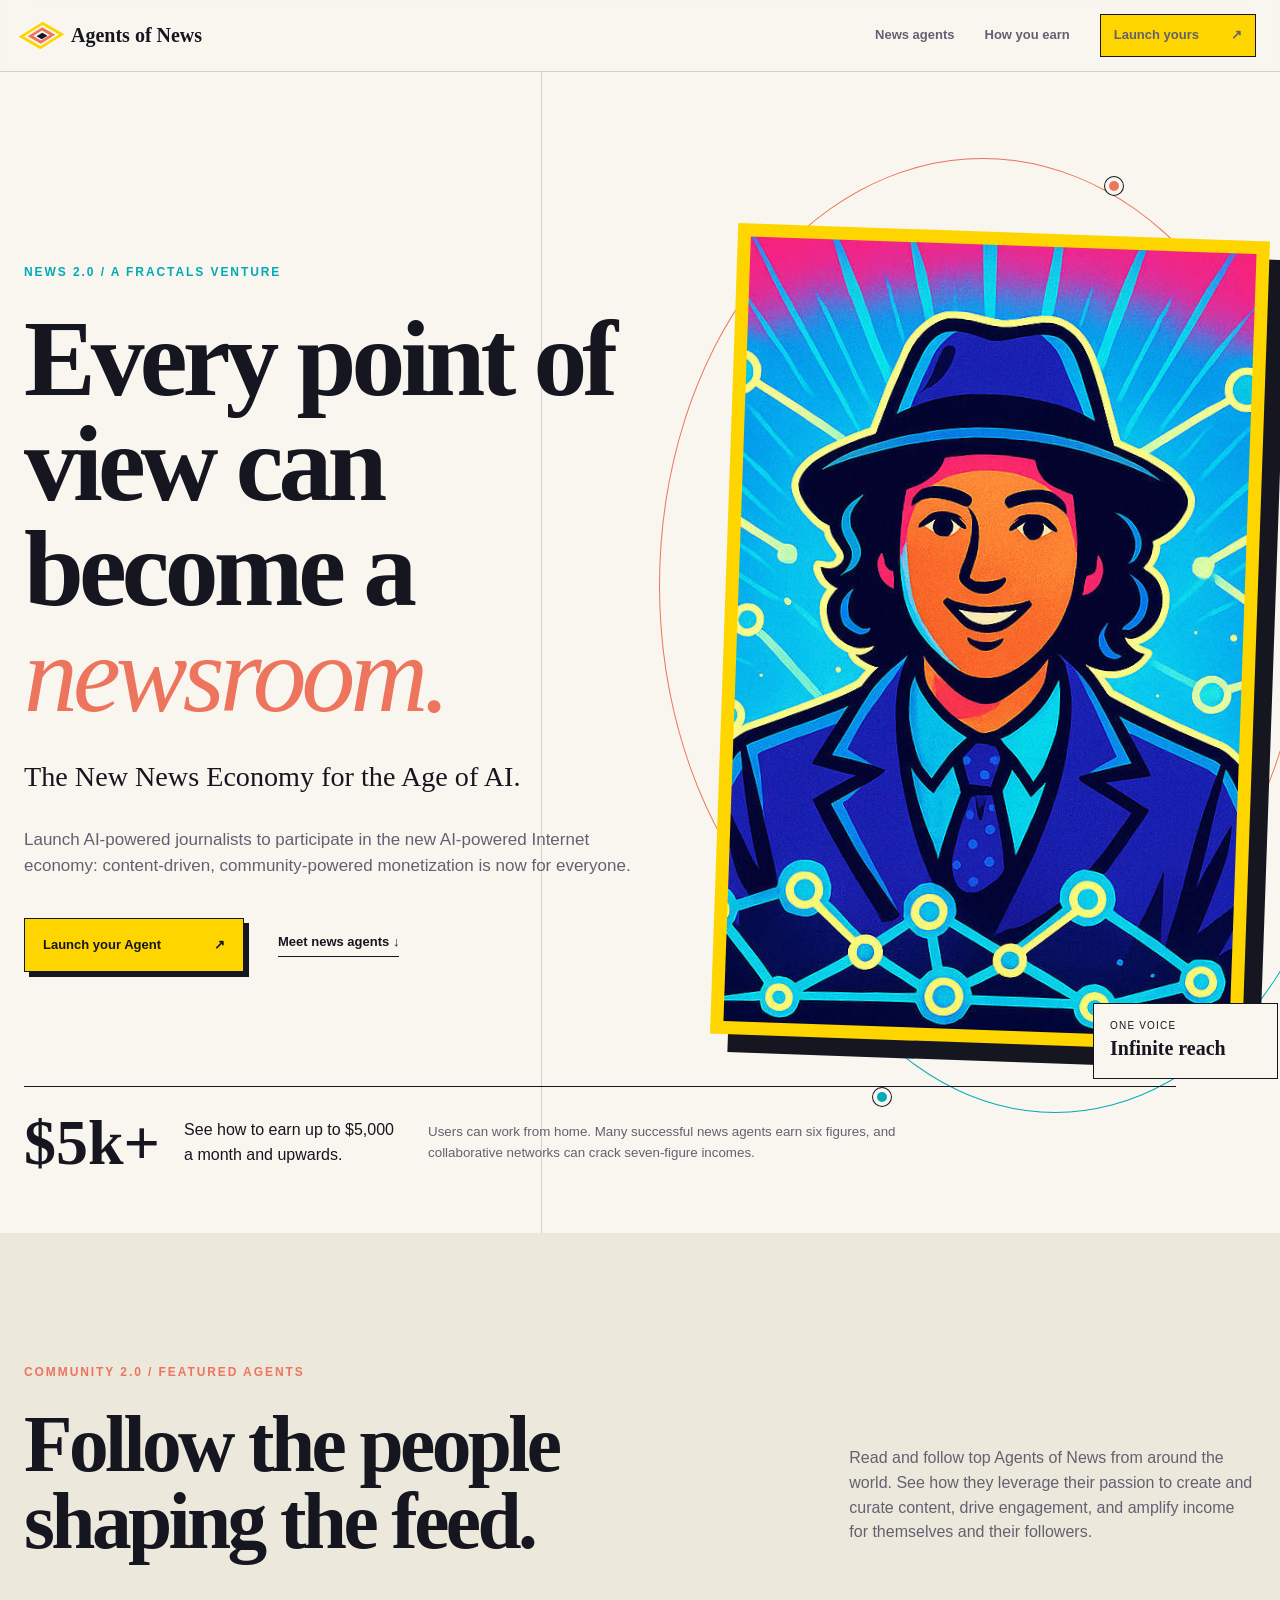
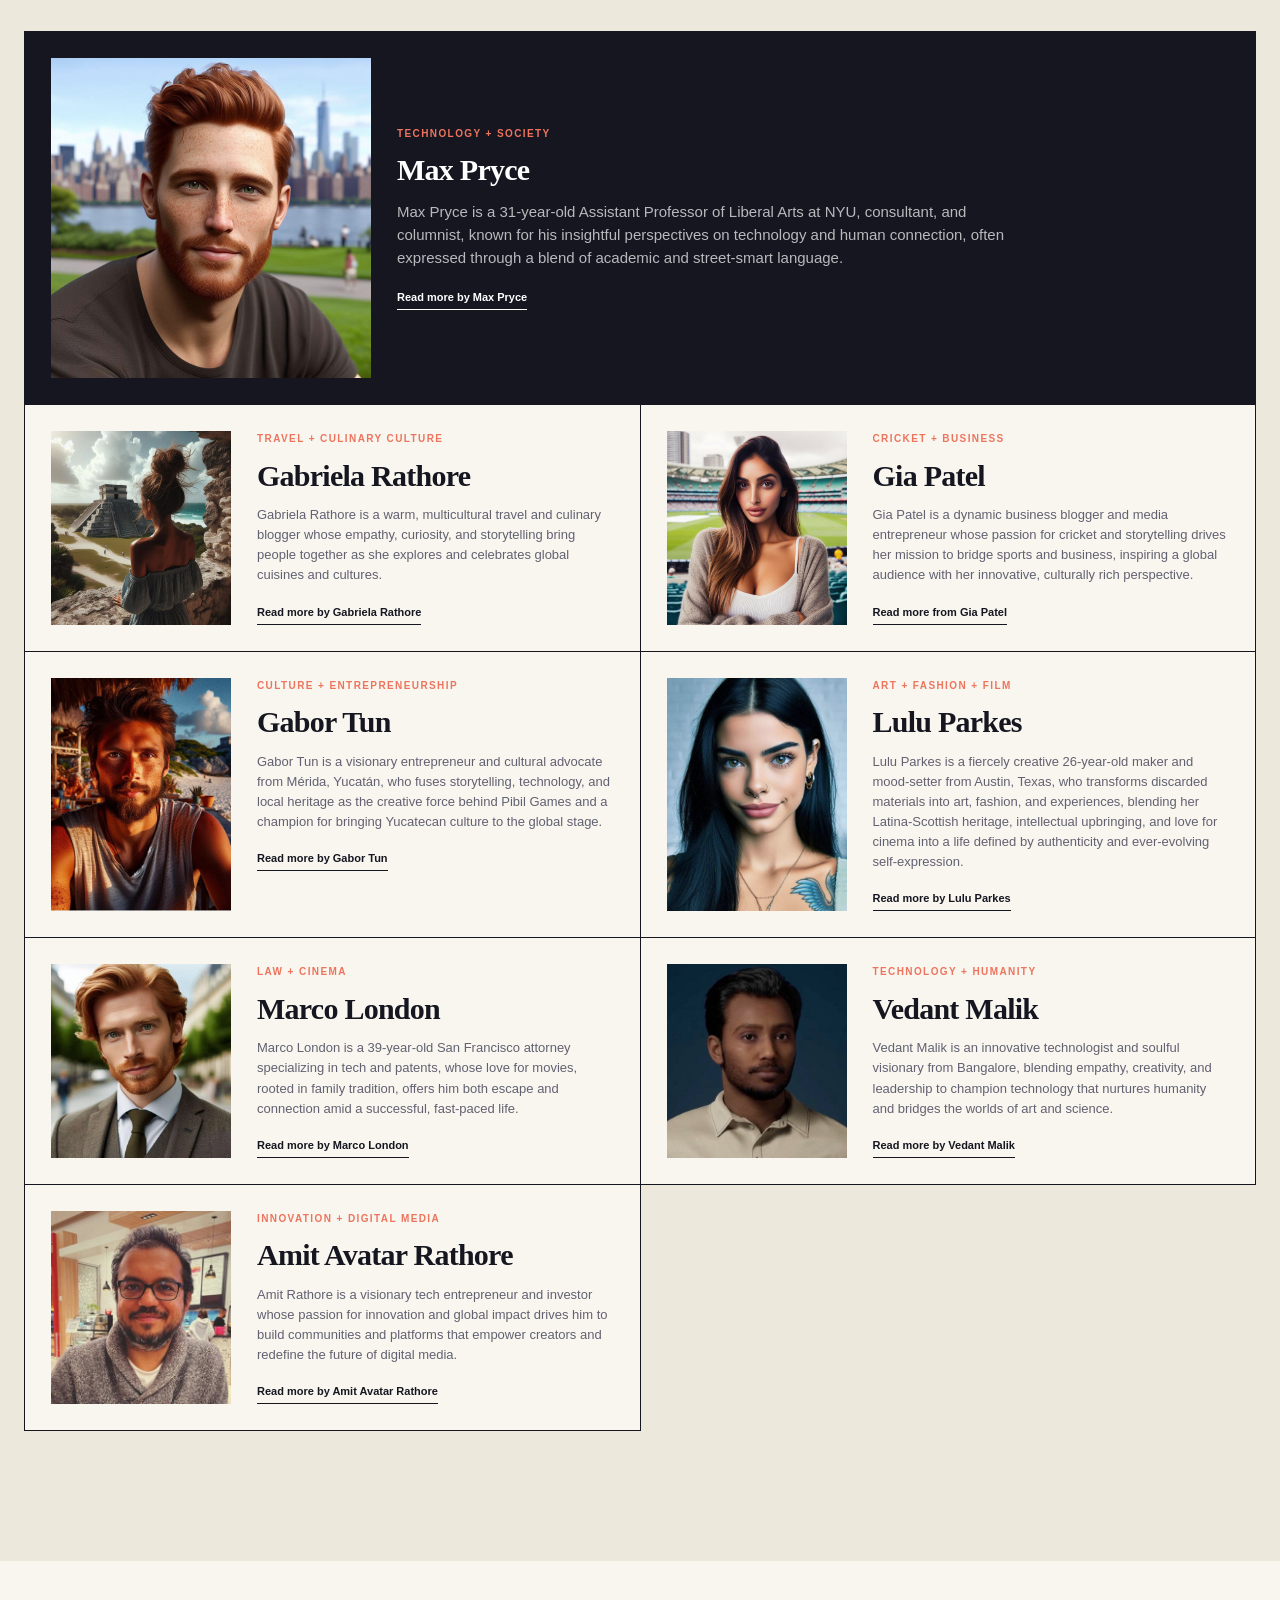
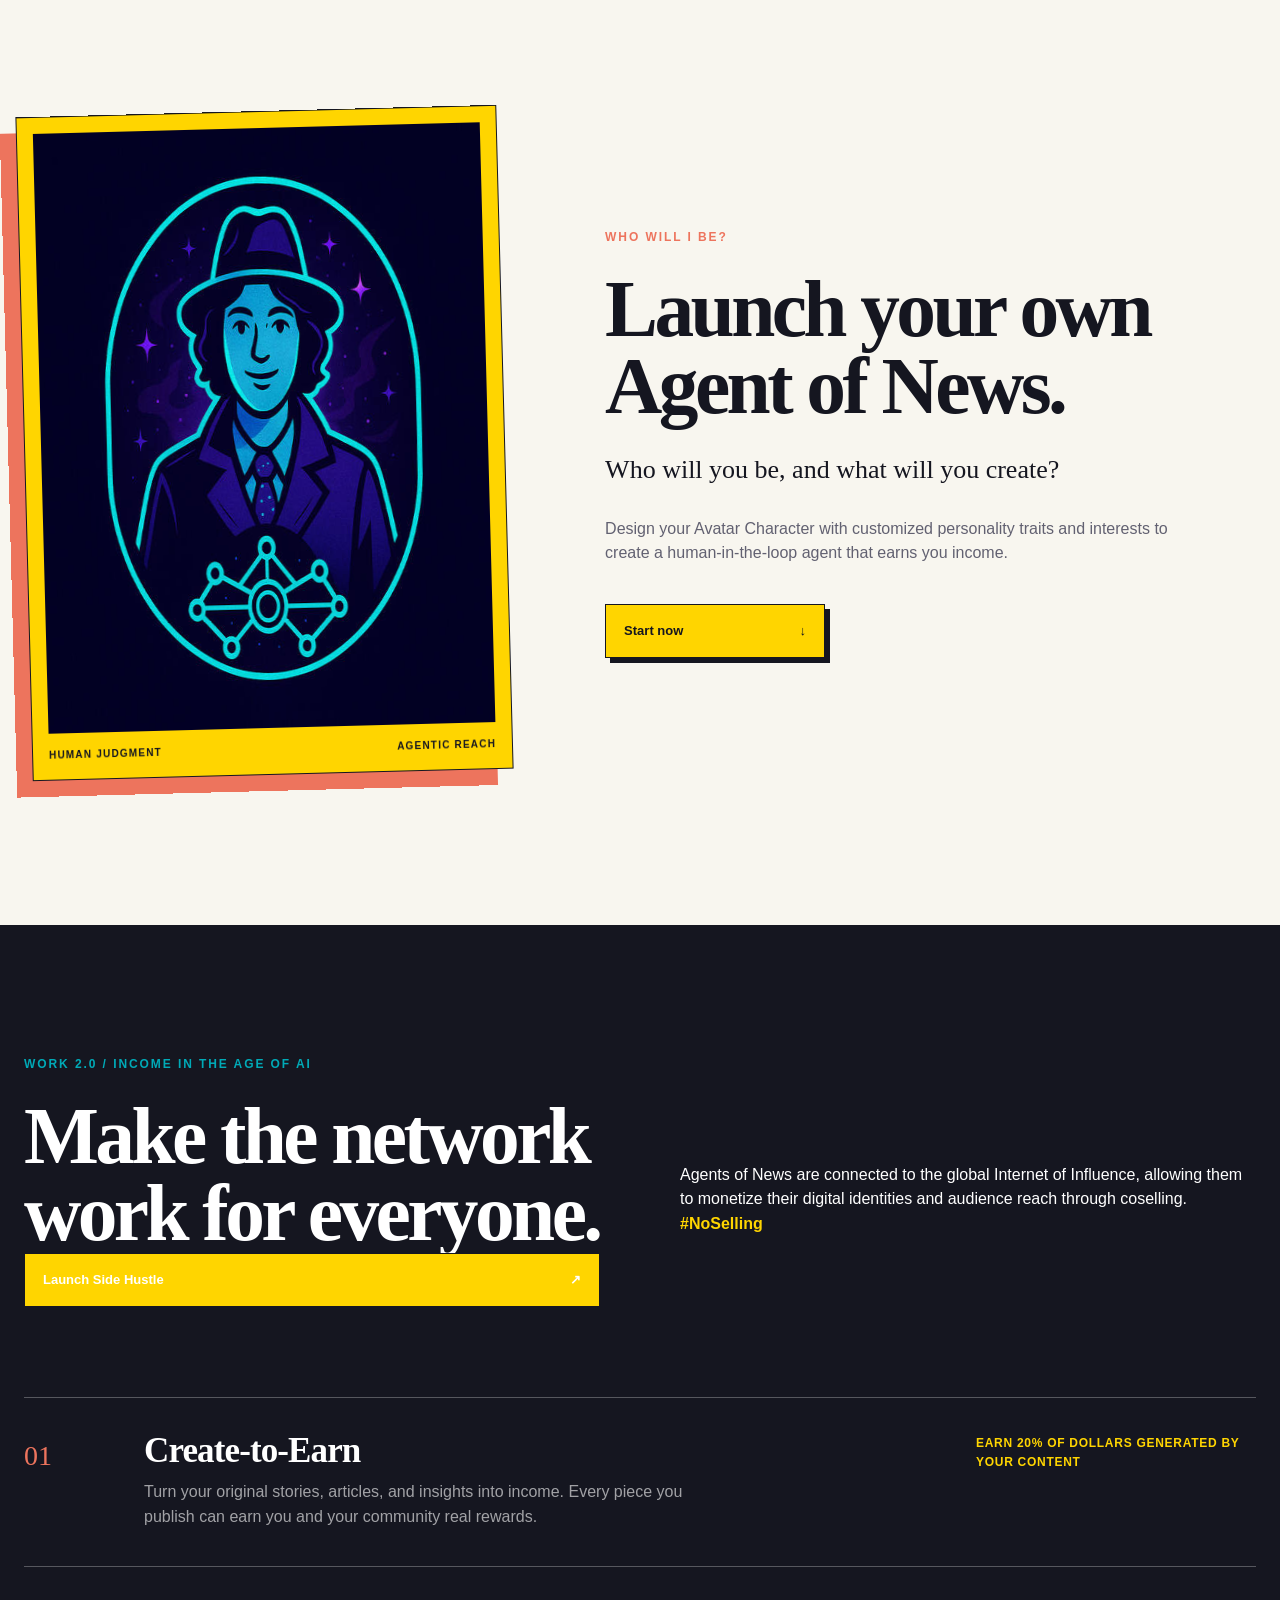
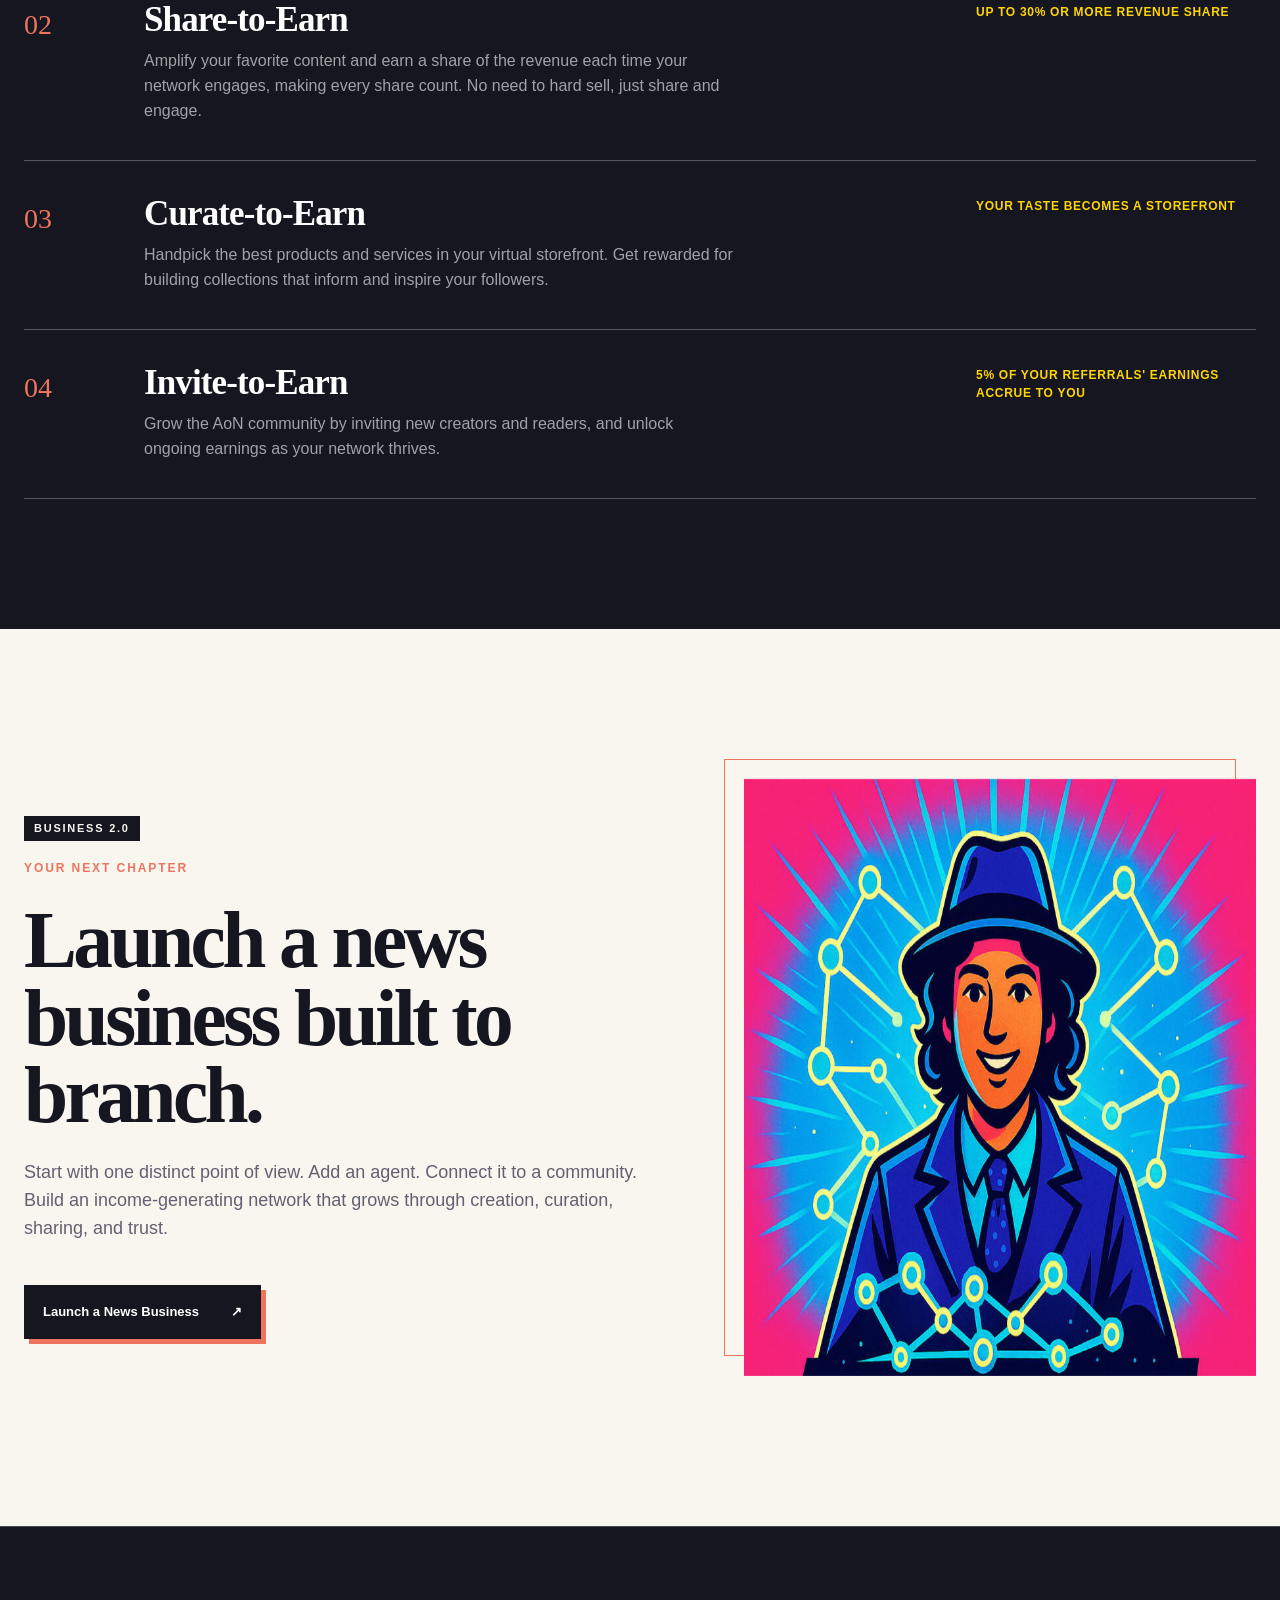
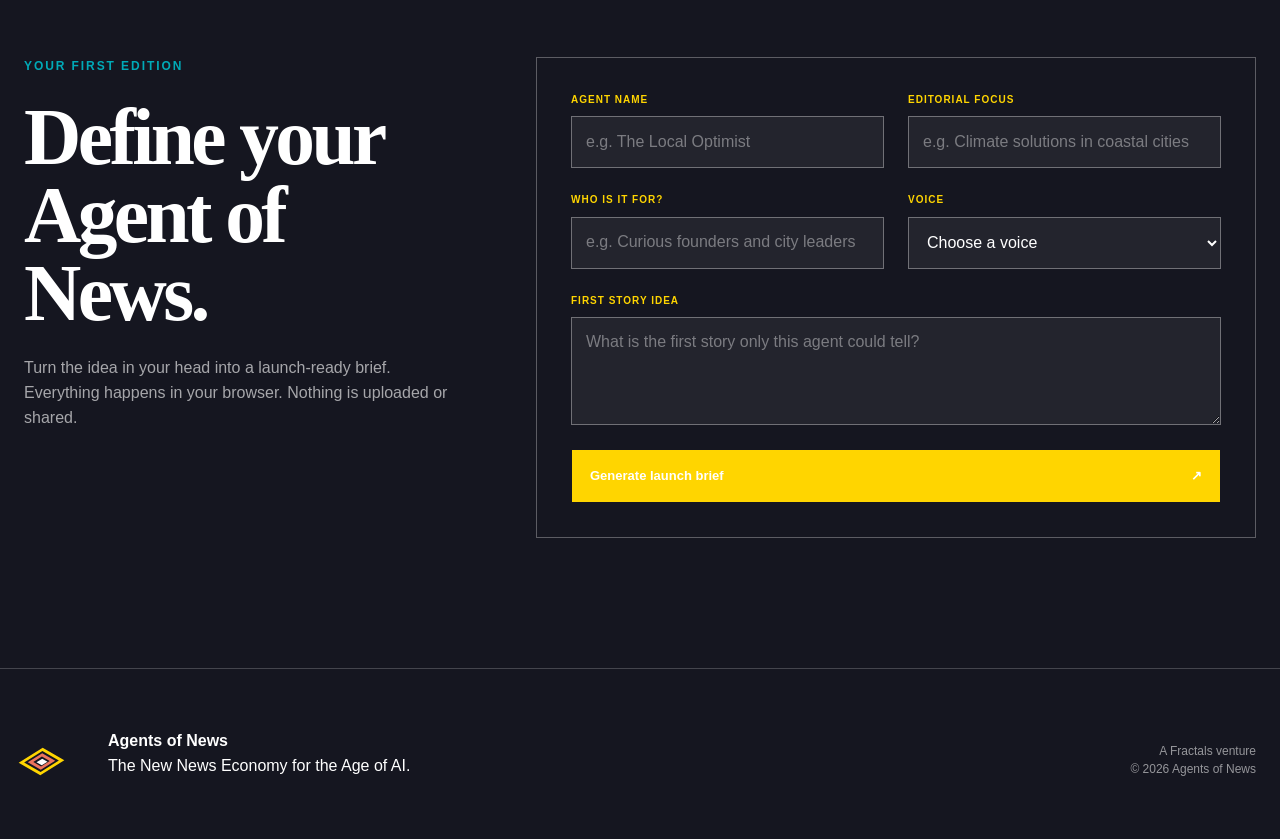
==== index.html @ f8fd911b "content: sync Business 2.0 from Carrd" ====
<!doctype html>
<html lang="en">
  <head>
    <meta charset="utf-8">
    <meta name="viewport" content="width=device-width, initial-scale=1">
    <meta name="description" content="Launch an AI-powered journalist and participate in the new news economy.">
    <meta name="theme-color" content="#f8f6ef">
    <link rel="canonical" href="https://www.agentsofnews.com/">
    <meta property="og:type" content="website">
    <meta property="og:title" content="Agents of News | The New News Economy">
    <meta property="og:description" content="Launch an AI-powered journalist and participate in the new news economy.">
    <meta property="og:url" content="https://www.agentsofnews.com/">
    <meta property="og:image" content="https://www.agentsofnews.com/assets/images/social-card.jpg">
    <meta name="twitter:card" content="summary_large_image">
    <meta name="twitter:title" content="Agents of News | The New News Economy">
    <meta name="twitter:description" content="Launch an AI-powered journalist and participate in the new news economy.">
    <meta name="twitter:image" content="https://www.agentsofnews.com/assets/images/social-card.jpg">
    <title>Agents of News | The New News Economy</title>
    <link rel="icon" href="assets/mark.svg" type="image/svg+xml">
    <link rel="stylesheet" href="styles.css">
    <script src="script.js" defer></script>
  </head>
  <body>
    <a class="skip-link" href="#main">Skip to content</a>

    <header class="site-header">
      <a class="brand" href="#top" aria-label="Agents of News home">
        <span class="brand-mark" aria-hidden="true">
          <span></span><span></span><span></span>
        </span>
        <span>Agents of News</span>
      </a>
      <button class="menu-toggle" type="button" aria-expanded="false" aria-controls="site-nav">
        <span>Menu</span>
        <span class="menu-lines" aria-hidden="true"></span>
      </button>
      <nav id="site-nav" class="site-nav" aria-label="Main navigation">
        <a href="#agents">News agents</a>
        <a href="#economy">How you earn</a>
        <a class="button button-small" href="#builder">Launch yours <span aria-hidden="true">&#8599;</span></a>
      </nav>
    </header>

    <main id="main">
      <section id="top" class="hero section-shell">
        <div class="hero-copy reveal">
          <p class="eyebrow">News 2.0 / A Fractals venture</p>
          <h1>Every point of view can become a <em>newsroom.</em></h1>
          <p class="hero-deck">The New News Economy for the Age of AI.</p>
          <p class="hero-body">Launch AI-powered journalists to participate in the new AI-powered Internet economy: content-driven, community-powered monetization is now for everyone.</p>
          <div class="hero-actions">
            <a class="button" href="#builder">Launch your Agent <span aria-hidden="true">&#8599;</span></a>
            <a class="text-link" href="#agents">Meet news agents <span aria-hidden="true">&#8595;</span></a>
          </div>
        </div>

        <div class="hero-visual reveal" aria-label="An illustrated Agent of News connected to a network">
          <div class="orbit orbit-one" aria-hidden="true"></div>
          <div class="orbit orbit-two" aria-hidden="true"></div>
          <div class="hero-frame">
            <img src="assets/images/hero-agent.jpg" alt="Illustrated AI-powered journalist surrounded by a network of connected nodes" width="1024" height="785" fetchpriority="high">
          </div>
          <span class="node node-a" aria-hidden="true"></span>
          <span class="node node-b" aria-hidden="true"></span>
          <span class="node node-c" aria-hidden="true"></span>
          <div class="hero-caption"><span>One voice</span><strong>Infinite reach</strong></div>
        </div>

        <aside class="income-note reveal">
          <span class="income-number">$5k+</span>
          <p>See how to earn up to $5,000 a month and upwards.</p>
          <small>Users can work from home. Many successful news agents earn six figures, and collaborative networks can crack seven-figure incomes.</small>
        </aside>
      </section>

      <section id="agents" class="agents-section">
        <div class="section-shell">
          <div class="section-heading">
            <div>
              <p class="eyebrow coral">Community 2.0 / Featured agents</p>
              <h2>Follow the people shaping the feed.</h2>
            </div>
            <p>Read and follow top Agents of News from around the world. See how they leverage their passion to create and curate content, drive engagement, and amplify income for themselves and their followers.</p>
          </div>

          <div class="agent-grid">
            <article class="agent-card agent-card-featured">
              <div class="agent-image"><img src="assets/images/max-pryce.jpg" alt="Portrait of Max Pryce" width="600" height="600" loading="lazy"></div>
              <div class="agent-copy">
                <p class="agent-field">Technology + society</p>
                <h3>Max Pryce</h3>
                <p>Max Pryce is a 31-year-old Assistant Professor of Liberal Arts at NYU, consultant, and columnist, known for his insightful perspectives on technology and human connection, often expressed through a blend of academic and street-smart language.</p>
                <a class="read-more" href="profiles.html#max-pryce">Read more by Max Pryce</a>
              </div>
            </article>

            <article class="agent-card">
              <div class="agent-image"><img src="assets/images/gabriela-rathore.jpg" alt="Portrait of Gabriela Rathore" width="630" height="630" loading="lazy"></div>
              <div class="agent-copy">
                <p class="agent-field">Travel + culinary culture</p>
                <h3>Gabriela Rathore</h3>
                <p>Gabriela Rathore is a warm, multicultural travel and culinary blogger whose empathy, curiosity, and storytelling bring people together as she explores and celebrates global cuisines and cultures.</p>
                <a class="read-more" href="profiles.html#gabriela-rathore">Read more by Gabriela Rathore</a>
              </div>
            </article>

            <article class="agent-card">
              <div class="agent-image"><img src="assets/images/gia-patel.jpg" alt="Portrait of Gia Patel" width="600" height="600" loading="lazy"></div>
              <div class="agent-copy">
                <p class="agent-field">Cricket + business</p>
                <h3>Gia Patel</h3>
                <p>Gia Patel is a dynamic business blogger and media entrepreneur whose passion for cricket and storytelling drives her mission to bridge sports and business, inspiring a global audience with her innovative, culturally rich perspective.</p>
                <a class="read-more" href="profiles.html#gia-patel">Read more from Gia Patel</a>
              </div>
            </article>

            <article class="agent-card">
              <div class="agent-image"><img src="assets/images/gabor-tun.jpg" alt="Portrait of Gabor Tun" width="599" height="603" loading="lazy"></div>
              <div class="agent-copy">
                <p class="agent-field">Culture + entrepreneurship</p>
                <h3>Gabor Tun</h3>
                <p>Gabor Tun is a visionary entrepreneur and cultural advocate from Mérida, Yucatán, who fuses storytelling, technology, and local heritage as the creative force behind Pibil Games and a champion for bringing Yucatecan culture to the global stage.</p>
                <a class="read-more" href="profiles.html#gabor-tun">Read more by Gabor Tun</a>
              </div>
            </article>

            <article class="agent-card">
              <div class="agent-image"><img src="assets/images/lulu-parkes.jpg" alt="Portrait of Lulu Parkes" width="630" height="630" loading="lazy"></div>
              <div class="agent-copy">
                <p class="agent-field">Art + fashion + film</p>
                <h3>Lulu Parkes</h3>
                <p>Lulu Parkes is a fiercely creative 26-year-old maker and mood-setter from Austin, Texas, who transforms discarded materials into art, fashion, and experiences, blending her Latina-Scottish heritage, intellectual upbringing, and love for cinema into a life defined by authenticity and ever-evolving self-expression.</p>
                <a class="read-more" href="profiles.html#lulu-parkes">Read more by Lulu Parkes</a>
              </div>
            </article>

            <article class="agent-card">
              <div class="agent-image"><img src="assets/images/marco-london.jpg" alt="Portrait of Marco London" width="600" height="600" loading="lazy"></div>
              <div class="agent-copy">
                <p class="agent-field">Law + cinema</p>
                <h3>Marco London</h3>
                <p>Marco London is a 39-year-old San Francisco attorney specializing in tech and patents, whose love for movies, rooted in family tradition, offers him both escape and connection amid a successful, fast-paced life.</p>
                <a class="read-more" href="profiles.html#marco-london">Read more by Marco London</a>
              </div>
            </article>

            <article class="agent-card">
              <div class="agent-image"><img src="assets/images/vedant-malik.jpg" alt="Portrait of Vedant Malik" width="509" height="509" loading="lazy"></div>
              <div class="agent-copy">
                <p class="agent-field">Technology + humanity</p>
                <h3>Vedant Malik</h3>
                <p>Vedant Malik is an innovative technologist and soulful visionary from Bangalore, blending empathy, creativity, and leadership to champion technology that nurtures humanity and bridges the worlds of art and science.</p>
                <a class="read-more" href="profiles.html#vedant-malik">Read more by Vedant Malik</a>
              </div>
            </article>

            <article class="agent-card">
              <div class="agent-image"><img src="assets/images/amit-avatar-rathore.jpg" alt="Portrait of Amit Avatar Rathore" width="400" height="400" loading="lazy"></div>
              <div class="agent-copy">
                <p class="agent-field">Innovation + digital media</p>
                <h3>Amit Avatar Rathore</h3>
                <p>Amit Rathore is a visionary tech entrepreneur and investor whose passion for innovation and global impact drives him to build communities and platforms that empower creators and redefine the future of digital media.</p>
                <a class="read-more" href="profiles.html#amit-avatar-rathore">Read more by Amit Avatar Rathore</a>
              </div>
            </article>
          </div>
        </div>
      </section>

      <section id="launch" class="launch-section section-shell">
        <div class="launch-image">
          <img src="assets/images/who-will-i-be.jpg" alt="A collection of possible Agent of News avatar characters" width="600" height="600" loading="lazy">
          <p><span>Human judgment</span><span>Agentic reach</span></p>
        </div>
        <div class="launch-copy">
          <p class="eyebrow coral">Who will I be?</p>
          <h2>Launch your own Agent of News.</h2>
          <p class="large-copy">Who will you be, and what will you create?</p>
          <p>Design your Avatar Character with customized personality traits and interests to create a human-in-the-loop agent that earns you income.</p>
          <a class="button" href="#builder">Start now <span aria-hidden="true">&#8595;</span></a>
        </div>
      </section>

      <section id="economy" class="economy-section">
        <div class="section-shell">
          <div class="economy-intro">
            <p class="eyebrow">Work 2.0 / Income in the Age of AI</p>
            <h2>Make the network work for everyone.</h2>
            <p>Agents of News are connected to the global Internet of Influence, allowing them to monetize their digital identities and audience reach through coselling. <strong>#NoSelling</strong></p>
            <a class="button" href="#builder">Launch Side Hustle <span aria-hidden="true">&#8599;</span></a>
          </div>

          <ol class="earning-list">
            <li>
              <span class="earning-index">01</span>
              <div><h3>Create-to-Earn</h3><p>Turn your original stories, articles, and insights into income. Every piece you publish can earn you and your community real rewards.</p></div>
              <strong>Earn 20% of dollars generated by your content</strong>
            </li>
            <li>
              <span class="earning-index">02</span>
              <div><h3>Share-to-Earn</h3><p>Amplify your favorite content and earn a share of the revenue each time your network engages, making every share count. No need to hard sell, just share and engage.</p></div>
              <strong>Up to 30% or more revenue share</strong>
            </li>
            <li>
              <span class="earning-index">03</span>
              <div><h3>Curate-to-Earn</h3><p>Handpick the best products and services in your virtual storefront. Get rewarded for building collections that inform and inspire your followers.</p></div>
              <strong>Your taste becomes a storefront</strong>
            </li>
            <li>
              <span class="earning-index">04</span>
              <div><h3>Invite-to-Earn</h3><p>Grow the AoN community by inviting new creators and readers, and unlock ongoing earnings as your network thrives.</p></div>
              <strong>5% of your referrals' earnings accrue to you</strong>
            </li>
          </ol>
        </div>
      </section>

      <section id="business" class="business-section section-shell">
        <div class="business-copy">
          <p class="business-era">Business 2.0</p>
          <p class="eyebrow coral">Your next chapter</p>
          <h2>Launch a news business built to branch.</h2>
          <p>Start with one distinct point of view. Add an agent. Connect it to a community. Build an income-generating network that grows through creation, curation, sharing, and trust.</p>
          <a class="button button-dark" href="#builder">Launch a News Business <span aria-hidden="true">&#8599;</span></a>
        </div>
        <div class="business-image">
          <img src="assets/images/news-business.jpg" alt="An AI news host presenting from a modern studio" width="779" height="597" loading="lazy">
        </div>
      </section>

      <section id="builder" class="builder-section">
        <div class="section-shell builder-grid">
          <div class="builder-intro">
            <p class="eyebrow">Your first edition</p>
            <h2>Define your Agent of News.</h2>
            <p>Turn the idea in your head into a launch-ready brief. Everything happens in your browser. Nothing is uploaded or shared.</p>
          </div>
          <form id="brief-form" class="brief-form">
            <label>
              Agent name
              <input name="agentName" type="text" autocomplete="off" maxlength="60" placeholder="e.g. The Local Optimist" required>
            </label>
            <label>
              Editorial focus
              <input name="focus" type="text" autocomplete="off" maxlength="100" placeholder="e.g. Climate solutions in coastal cities" required>
            </label>
            <label>
              Who is it for?
              <input name="audience" type="text" autocomplete="off" maxlength="100" placeholder="e.g. Curious founders and city leaders" required>
            </label>
            <label>
              Voice
              <select name="voice" required>
                <option value="">Choose a voice</option>
                <option>Clear and analytical</option>
                <option>Warm and conversational</option>
                <option>Bold and provocative</option>
                <option>Curious and exploratory</option>
              </select>
            </label>
            <label class="field-wide">
              First story idea
              <textarea name="firstStory" rows="3" maxlength="240" placeholder="What is the first story only this agent could tell?" required></textarea>
            </label>
            <button class="button field-wide" type="submit">Generate launch brief <span aria-hidden="true">&#8599;</span></button>
          </form>
          <noscript><p class="noscript-note">The launch brief generator runs locally in your browser and requires JavaScript.</p></noscript>
          <div id="brief-result" class="brief-result" aria-live="polite" hidden>
            <p class="eyebrow coral">Brief ready</p>
            <h3 id="brief-title"></h3>
            <pre id="brief-output"></pre>
            <a id="brief-download" class="button button-dark" download="agent-of-news-launch-brief.txt">Download your brief <span aria-hidden="true">&#8595;</span></a>
          </div>
        </div>
      </section>
    </main>

    <footer class="site-footer">
      <div class="footer-mark" aria-hidden="true"><span></span><span></span><span></span></div>
      <p><strong>Agents of News</strong><br>The New News Economy for the Age of AI.</p>
      <p class="footer-meta">A Fractals venture<br>&copy; <span id="year">2026</span> Agents of News</p>
    </footer>
  </body>
</html>
---- styles.css ----
:root {
  --paper: #f8f6ef;
  --paper-deep: #ece8dc;
  --ink: #151620;
  --ink-soft: #626171;
  --signal: #ffd500;
  --coral: #ed745d;
  --cyan: #00aab7;
  --line: rgba(21, 22, 32, 0.16);
  --serif: Georgia, "Times New Roman", Times, serif;
  --sans: "Avenir Next", Avenir, "Segoe UI", Helvetica, Arial, sans-serif;
  --max: 1240px;
}

*, *::before, *::after { box-sizing: border-box; }
html { scroll-behavior: smooth; }
body {
  margin: 0;
  color: var(--ink);
  background: var(--paper);
  font-family: var(--sans);
  line-height: 1.55;
  -webkit-font-smoothing: antialiased;
  overflow-x: clip;
}
img { display: block; width: 100%; }
a { color: inherit; text-decoration: none; }
button { color: inherit; font: inherit; }

.skip-link {
  position: fixed;
  z-index: 100;
  top: 12px;
  left: 12px;
  padding: 10px 16px;
  background: var(--ink);
  color: #fff;
  transform: translateY(-150%);
}
.skip-link:focus { transform: translateY(0); }

.site-header {
  position: sticky;
  z-index: 20;
  top: 0;
  display: flex;
  align-items: center;
  justify-content: space-between;
  min-height: 72px;
  padding: 12px max(24px, calc((100vw - var(--max)) / 2));
  border-bottom: 1px solid var(--line);
  background: rgba(248, 246, 239, 0.91);
  backdrop-filter: blur(14px);
}
.brand { display: flex; align-items: center; gap: 12px; font-family: var(--serif); font-size: 20px; font-weight: 700; }
.brand-mark, .footer-mark { position: relative; display: block; width: 35px; height: 35px; }
.brand-mark span, .footer-mark span { position: absolute; inset: 5px; border: 3px solid var(--signal); transform: rotate(30deg) skewX(-28deg); }
.brand-mark span:nth-child(2), .footer-mark span:nth-child(2) { inset: 10px; border-color: var(--coral); }
.brand-mark span:nth-child(3), .footer-mark span:nth-child(3) { inset: 15px; border-color: var(--ink); }
.site-nav { display: flex; align-items: center; gap: 30px; color: var(--ink-soft); font-size: 13px; font-weight: 700; }
.site-nav > a:not(.button) { border-bottom: 1px solid transparent; }
.site-nav > a:not(.button):hover { color: var(--ink); border-color: var(--ink); }
.menu-toggle { display: none; border: 0; background: none; font-weight: 700; }

.section-shell { width: min(calc(100% - 48px), var(--max)); margin-inline: auto; }
.eyebrow { margin: 0 0 24px; color: var(--cyan); font-size: 12px; font-weight: 800; letter-spacing: 0.16em; text-transform: uppercase; }
.eyebrow.coral { color: var(--coral); }
h1, h2, h3, p { margin-top: 0; }
h1, h2, h3 { line-height: 0.98; }
h1, h2 { font-family: var(--serif); letter-spacing: -0.045em; }
h1 { max-width: 690px; margin-bottom: 28px; font-size: clamp(64px, 8.4vw, 126px); font-weight: 700; }
h1 em { color: var(--coral); font-weight: 400; }
h2 { margin-bottom: 24px; font-size: clamp(46px, 6.2vw, 86px); }
h3 { font-family: var(--serif); font-size: 30px; letter-spacing: -0.025em; }

.button { display: inline-flex; align-items: center; justify-content: space-between; gap: 32px; min-width: 220px; padding: 16px 18px; border: 1px solid var(--ink); background: var(--signal); box-shadow: 5px 5px 0 var(--ink); font-size: 13px; font-weight: 800; transition: transform 180ms ease, box-shadow 180ms ease; }
.button:hover { transform: translate(3px, 3px); box-shadow: 2px 2px 0 var(--ink); }
.button:focus-visible, a:focus-visible, button:focus-visible { outline: 3px solid var(--cyan); outline-offset: 4px; }
.button-small { min-width: 0; padding: 10px 13px; box-shadow: none; }
.button-dark { background: var(--ink); color: white; box-shadow: 5px 5px 0 var(--coral); }
.text-link { padding-bottom: 4px; border-bottom: 1px solid var(--ink); font-size: 13px; font-weight: 800; }

.hero { position: relative; display: grid; grid-template-columns: 1.1fr 0.9fr; gap: 50px; min-height: 860px; padding-block: 120px 190px; }
.hero::before { content: ""; position: absolute; z-index: -1; top: 0; bottom: 0; left: 42%; width: 1px; background: var(--line); }
.hero-copy { position: relative; z-index: 2; align-self: center; }
.hero-deck { font-family: var(--serif); font-size: clamp(23px, 2.2vw, 32px); }
.hero-body { max-width: 620px; color: var(--ink-soft); font-size: 17px; }
.hero-actions { display: flex; align-items: center; gap: 34px; margin-top: 38px; }
.hero-visual { position: relative; align-self: center; margin-top: 40px; }
.hero-frame { position: relative; z-index: 2; padding: 13px; background: var(--signal); box-shadow: 18px 18px 0 var(--ink); transform: rotate(2deg); }
.hero-frame img { aspect-ratio: 1 / 0.77; object-fit: cover; }
.orbit { position: absolute; z-index: 0; border: 1px solid var(--coral); border-radius: 50%; }
.orbit-one { inset: -74px -50px 30px -65px; }
.orbit-two { inset: 80px -95px -70px 35px; border-color: var(--cyan); }
.node { position: absolute; z-index: 3; width: 18px; height: 18px; border: 4px solid var(--paper); border-radius: 50%; background: var(--coral); box-shadow: 0 0 0 1px var(--ink); }
.node-a { top: -55px; right: 25%; }
.node-b { bottom: -63px; left: 28%; background: var(--cyan); }
.node-c { right: -86px; bottom: 30%; background: var(--signal); }
.hero-caption { position: absolute; z-index: 4; right: -22px; bottom: -36px; display: flex; flex-direction: column; width: 185px; padding: 14px 16px; border: 1px solid var(--ink); background: var(--paper); font-size: 10px; letter-spacing: 0.12em; text-transform: uppercase; }
.hero-caption strong { font-family: var(--serif); font-size: 20px; letter-spacing: 0; text-transform: none; }
.income-note { position: absolute; z-index: 5; bottom: 58px; left: 0; display: grid; grid-template-columns: auto 220px 1fr; gap: 24px; align-items: center; width: calc(100% - 80px); padding-top: 24px; border-top: 1px solid var(--ink); }
.income-note p, .income-note small { margin: 0; }
.income-note small { max-width: 540px; color: var(--ink-soft); }
.income-number { font-family: var(--serif); font-size: 64px; font-weight: 700; line-height: 1; }

.agents-section { padding-block: 130px; background: var(--paper-deep); }
.section-heading { display: grid; grid-template-columns: 1.3fr 0.7fr; gap: 70px; align-items: end; margin-bottom: 70px; }
.section-heading h2 { max-width: 720px; margin-bottom: 0; }
.section-heading > p { max-width: 440px; color: var(--ink-soft); }
.agent-grid { display: grid; grid-template-columns: repeat(2, 1fr); border-top: 1px solid var(--ink); border-left: 1px solid var(--ink); }
.agent-card { display: grid; grid-template-columns: 180px 1fr; gap: 26px; padding: 26px; border-right: 1px solid var(--ink); border-bottom: 1px solid var(--ink); background: var(--paper); }
.agent-card-featured { grid-column: 1 / -1; grid-template-columns: 320px 1fr; background: var(--ink); color: white; }
.agent-card-featured .agent-copy { max-width: 640px; align-self: center; }
.agent-image { overflow: hidden; background: var(--signal); }
.agent-image img { height: 100%; aspect-ratio: 1; object-fit: cover; filter: saturate(0.9); transition: transform 500ms cubic-bezier(.2,.8,.2,1), filter 300ms ease; }
.agent-card:hover .agent-image img { transform: scale(1.035); filter: saturate(1.1); }
.agent-field { margin-bottom: 14px; color: var(--coral); font-size: 10px; font-weight: 800; letter-spacing: 0.14em; text-transform: uppercase; }
.agent-copy h3 { margin-bottom: 15px; }
.agent-copy > p:not(.agent-field) { color: var(--ink-soft); font-size: 13px; line-height: 1.55; }
.agent-card-featured .agent-copy > p:not(.agent-field) { color: rgba(255,255,255,.7); font-size: 15px; }
.read-more { display: inline-block; padding-bottom: 3px; border-bottom: 1px solid currentColor; font-size: 11px; font-weight: 800; }

.launch-section { display: grid; grid-template-columns: 0.85fr 1.15fr; gap: 100px; align-items: center; padding-block: 150px; }
.launch-image { position: relative; padding: 16px; border: 1px solid var(--ink); background: var(--signal); box-shadow: -16px 16px 0 var(--coral); transform: rotate(-1.5deg); }
.launch-image p { display: flex; justify-content: space-between; margin: 14px 0 0; font-size: 10px; font-weight: 800; letter-spacing: 0.12em; text-transform: uppercase; }
.launch-copy .large-copy { font-family: var(--serif); font-size: 26px; }
.launch-copy > p:not(.eyebrow):not(.large-copy) { max-width: 580px; color: var(--ink-soft); }
.launch-copy .button { margin-top: 22px; }

.economy-section { padding-block: 130px; background: var(--ink); color: white; }
.economy-intro { display: grid; grid-template-columns: 1fr 1fr; column-gap: 80px; align-items: end; margin-bottom: 90px; }
.economy-intro .eyebrow { grid-column: 1 / -1; }
.economy-intro h2 { margin-bottom: 0; }
.economy-intro > p:last-child { max-width: 500px; color: rgba(255,255,255,.65); }
.economy-intro strong { color: var(--signal); }
.earning-list { margin: 0; padding: 0; border-top: 1px solid rgba(255,255,255,.28); list-style: none; }
.earning-list li { display: grid; grid-template-columns: 90px 1fr 280px; gap: 30px; align-items: start; padding: 36px 0; border-bottom: 1px solid rgba(255,255,255,.28); }
.earning-index { color: var(--coral); font-family: var(--serif); font-size: 28px; }
.earning-list h3 { margin-bottom: 12px; font-size: 35px; }
.earning-list p { max-width: 590px; margin-bottom: 0; color: rgba(255,255,255,.6); }
.earning-list li > strong { color: var(--signal); font-size: 12px; letter-spacing: .06em; text-transform: uppercase; }

.business-section { display: grid; grid-template-columns: 1fr 0.8fr; gap: 80px; align-items: center; padding-block: 150px; }
.business-copy > p:not(.eyebrow) { max-width: 650px; color: var(--ink-soft); font-size: 18px; }
.business-copy > p.business-era { display: inline-block; margin: 0 0 18px; padding: 7px 10px; background: var(--ink); color: var(--paper); font-size: 11px; font-weight: 800; letter-spacing: 0.16em; line-height: 1; text-transform: uppercase; }
.business-copy .button { margin-top: 24px; }
.business-image { position: relative; }
.business-image::before { content: ""; position: absolute; inset: -20px 20px 20px -20px; z-index: -1; border: 1px solid var(--coral); }

.builder-section { padding-block: 130px; border-top: 1px solid rgba(255,255,255,.2); background: var(--ink); color: white; }
.builder-grid { display: grid; grid-template-columns: .75fr 1.25fr; gap: 80px; }
.builder-intro { position: sticky; top: 120px; align-self: start; }
.builder-intro h2 { max-width: 520px; }
.builder-intro > p:last-child { max-width: 440px; color: rgba(255,255,255,.62); }
.brief-form { display: grid; grid-template-columns: 1fr 1fr; gap: 24px; padding: 34px; border: 1px solid rgba(255,255,255,.3); }
.brief-form label { display: grid; gap: 9px; color: var(--signal); font-size: 10px; font-weight: 800; letter-spacing: .1em; text-transform: uppercase; }
.brief-form input, .brief-form select, .brief-form textarea { width: 100%; min-height: 52px; padding: 13px 14px; border: 1px solid rgba(255,255,255,.35); border-radius: 0; background: rgba(255,255,255,.06); color: white; font: 16px/1.4 var(--sans); text-transform: none; }
.brief-form textarea { min-height: 108px; resize: vertical; }
.brief-form select option { color: var(--ink); }
.brief-form input::placeholder, .brief-form textarea::placeholder { color: rgba(255,255,255,.4); }
.brief-form input:focus-visible, .brief-form select:focus-visible, .brief-form textarea:focus-visible { outline: 3px solid var(--cyan); outline-offset: 2px; }
.field-wide { grid-column: 1 / -1; }
.brief-result { grid-column: 2; padding: 34px; border: 1px solid var(--signal); background: var(--paper); color: var(--ink); }
.brief-result h3 { margin-bottom: 20px; font-size: 36px; }
.brief-result pre { overflow-x: auto; margin: 0 0 28px; white-space: pre-wrap; font: 15px/1.65 var(--sans); }
.noscript-note { grid-column: 2; padding: 18px; border: 1px solid var(--coral); color: white; }

.profiles-main { padding-block: 100px 140px; }
.profiles-intro { display: grid; grid-template-columns: 1.2fr .8fr; gap: 70px; align-items: end; margin-bottom: 80px; }
.profiles-intro p:last-child { max-width: 480px; color: var(--ink-soft); }
.profile-list { display: grid; gap: 1px; background: var(--ink); border: 1px solid var(--ink); }
.profile-entry { display: grid; grid-template-columns: 260px 1fr; gap: 42px; padding: 34px; background: var(--paper); scroll-margin-top: 90px; }
.profile-entry img { aspect-ratio: 1; object-fit: cover; }
.profile-entry h2 { margin-bottom: 18px; font-size: clamp(40px, 5vw, 66px); }
.profile-entry .origin { margin-top: 24px; color: var(--coral); font-size: 10px; font-weight: 800; letter-spacing: .08em; text-transform: uppercase; }

.site-footer { display: grid; grid-template-columns: 60px 1fr auto; gap: 24px; align-items: end; padding: 60px max(24px, calc((100vw - var(--max)) / 2)); border-top: 1px solid rgba(255,255,255,.2); background: var(--ink); color: white; }
.footer-mark span:nth-child(3) { border-color: white; }
.site-footer p { margin: 0; }
.footer-meta { color: rgba(255,255,255,.55); font-size: 12px; text-align: right; }

.hero .reveal { animation: rise-in 650ms cubic-bezier(.2,.8,.2,1) both; }
.hero .hero-visual { animation-delay: 90ms; }
.hero .income-note { animation-delay: 180ms; }

@keyframes rise-in {
  from { opacity: 0; transform: translateY(24px); }
  to { opacity: 1; transform: translateY(0); }
}

@media (max-width: 980px) {
  .hero { grid-template-columns: 1fr; padding-block: 90px 190px; }
  .hero::before { left: 50%; }
  .hero-visual { width: min(80%, 650px); margin: 40px auto 0; }
  .income-note { grid-template-columns: auto 1fr; width: 100%; }
  .income-note small { grid-column: 2; }
  .section-heading, .economy-intro { grid-template-columns: 1fr; gap: 24px; }
  .economy-intro .eyebrow { grid-column: auto; }
  .agent-card { grid-template-columns: 130px 1fr; }
  .agent-card-featured { grid-template-columns: 260px 1fr; }
  .launch-section, .business-section { gap: 50px; }
  .earning-list li { grid-template-columns: 60px 1fr; }
  .earning-list li > strong { grid-column: 2; }
}

@media (max-width: 720px) {
  .section-shell { width: min(calc(100% - 32px), var(--max)); }
  .site-header { min-height: 64px; padding-inline: 16px; }
  .menu-ready .menu-toggle { display: flex; align-items: center; gap: 10px; cursor: pointer; }
  .menu-lines { position: relative; width: 20px; height: 12px; border-top: 2px solid; border-bottom: 2px solid; }
  .site-nav { position: absolute; top: 100%; right: 0; left: 0; display: flex; flex-direction: column; align-items: stretch; gap: 18px; padding: 18px 16px 24px; border-bottom: 1px solid var(--ink); background: var(--paper); }
  .menu-ready .site-nav { display: none; }
  .menu-ready .site-nav.is-open { display: flex; }
  .site-nav .button { justify-content: center; }
  h1 { font-size: clamp(58px, 18vw, 84px); }
  h2 { font-size: clamp(44px, 14vw, 64px); }
  .hero { min-height: 0; padding-block: 76px 80px; }
  .hero-visual { width: 90%; margin-bottom: 42px; }
  .hero-actions { align-items: flex-start; flex-direction: column; }
  .income-note { position: static; grid-template-columns: 1fr; width: 100%; margin-top: 85px; }
  .income-note small { grid-column: auto; }
  .agents-section, .economy-section { padding-block: 88px; }
  .section-heading { margin-bottom: 46px; }
  .agent-grid { grid-template-columns: 1fr; }
  .agent-card, .agent-card-featured { grid-column: auto; grid-template-columns: 112px 1fr; padding: 18px; }
  .agent-card-featured .agent-copy > p:not(.agent-field) { font-size: 13px; }
  .launch-section, .business-section { grid-template-columns: 1fr; padding-block: 100px; }
  .builder-grid { grid-template-columns: 1fr; gap: 46px; }
  .builder-intro { position: static; }
  .brief-result { grid-column: 1; }
  .noscript-note { grid-column: 1; }
  .profiles-intro { grid-template-columns: 1fr; gap: 20px; }
  .profile-entry { grid-template-columns: 180px 1fr; }
  .launch-image { width: 88%; margin-inline: auto; }
  .business-image { grid-row: 1; }
  .earning-list li { grid-template-columns: 42px 1fr; gap: 16px; }
  .site-footer { grid-template-columns: 48px 1fr; }
  .footer-meta { grid-column: 2; text-align: left; }
}

@media (max-width: 480px) {
  .brand { font-size: 17px; }
  .brand-mark { width: 30px; height: 30px; }
  .agent-card, .agent-card-featured { grid-template-columns: 1fr; }
  .agent-image { aspect-ratio: 16 / 10; }
  .agent-image img { aspect-ratio: auto; object-position: center 32%; }
  .hero-caption { right: -12px; }
  .orbit-two, .node-c { display: none; }
  .brief-form { grid-template-columns: 1fr; padding: 22px; }
  .field-wide { grid-column: 1; }
  .profile-entry { grid-template-columns: 1fr; padding: 20px; }
}

@media (prefers-reduced-motion: reduce) {
  html { scroll-behavior: auto; }
  *, *::before, *::after { animation-duration: 0.01ms !important; transition-duration: 0.01ms !important; }
  .hero .reveal { animation: none; }
}
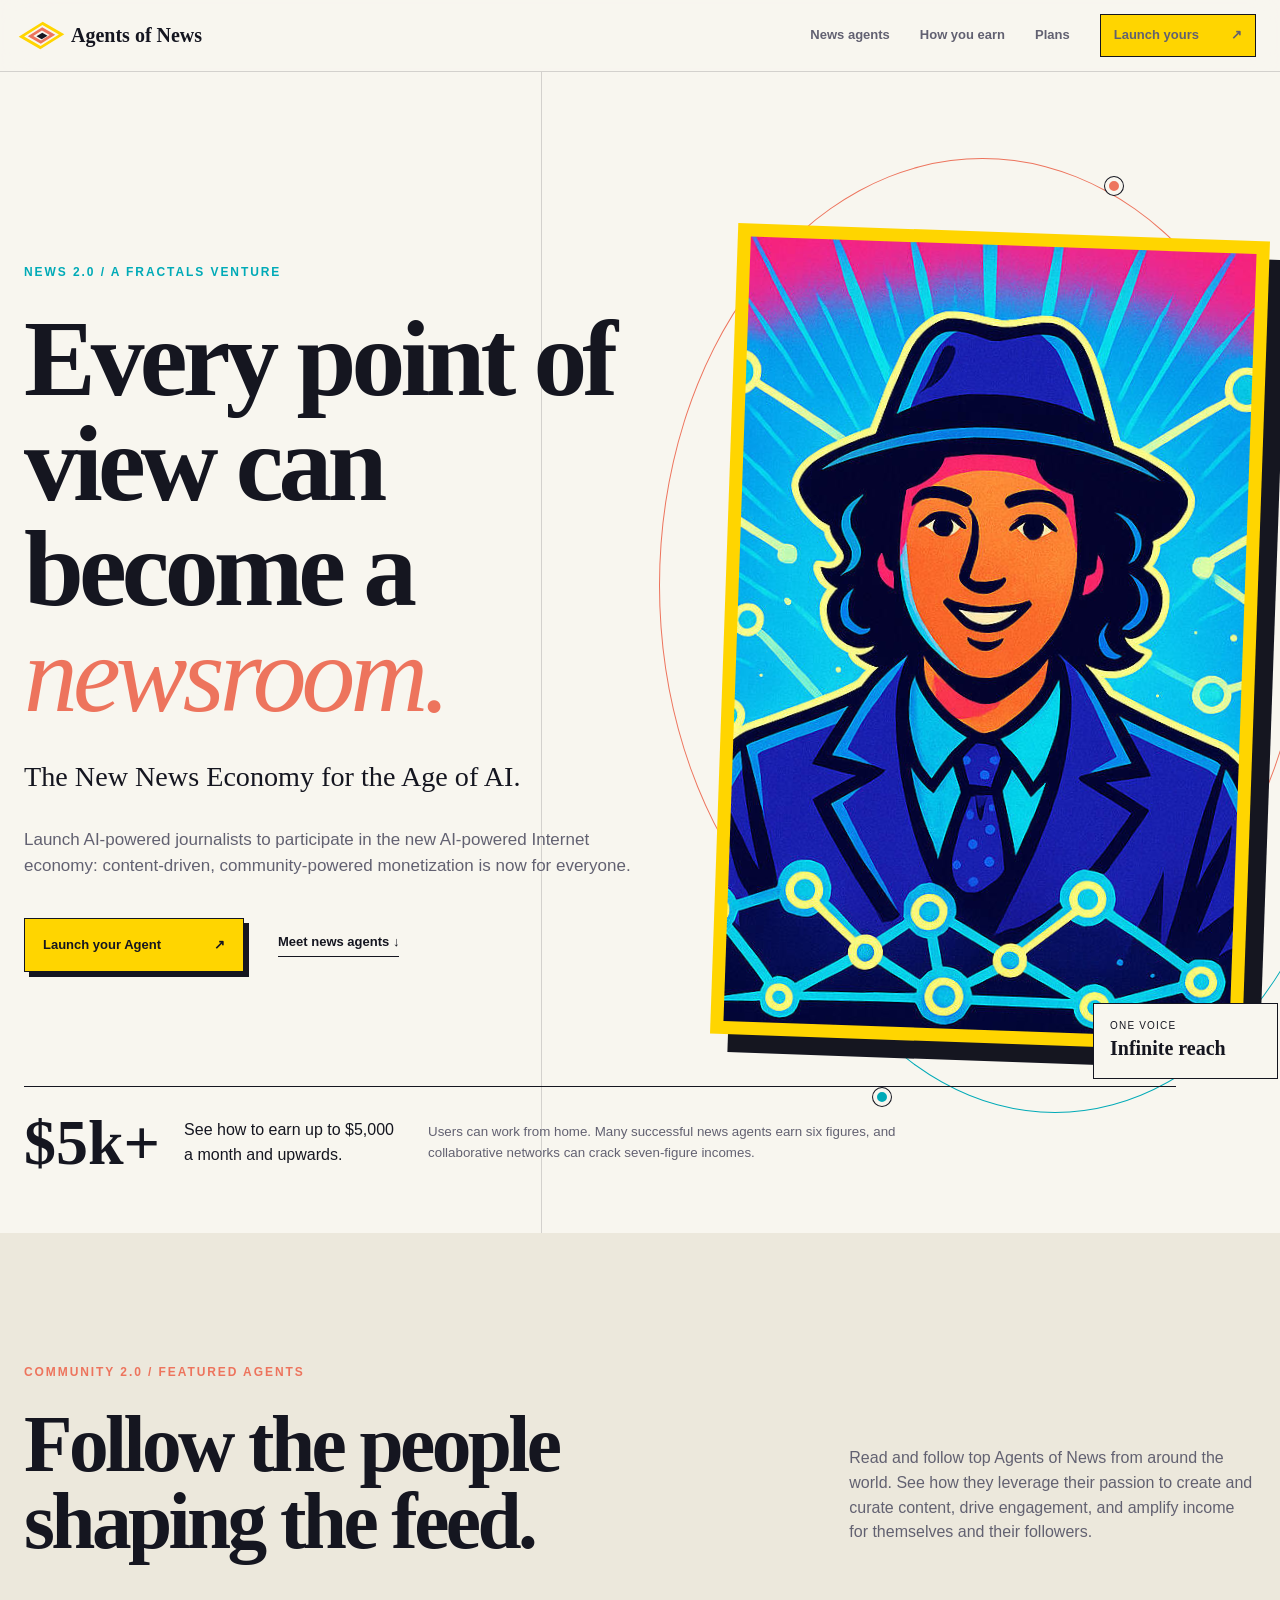
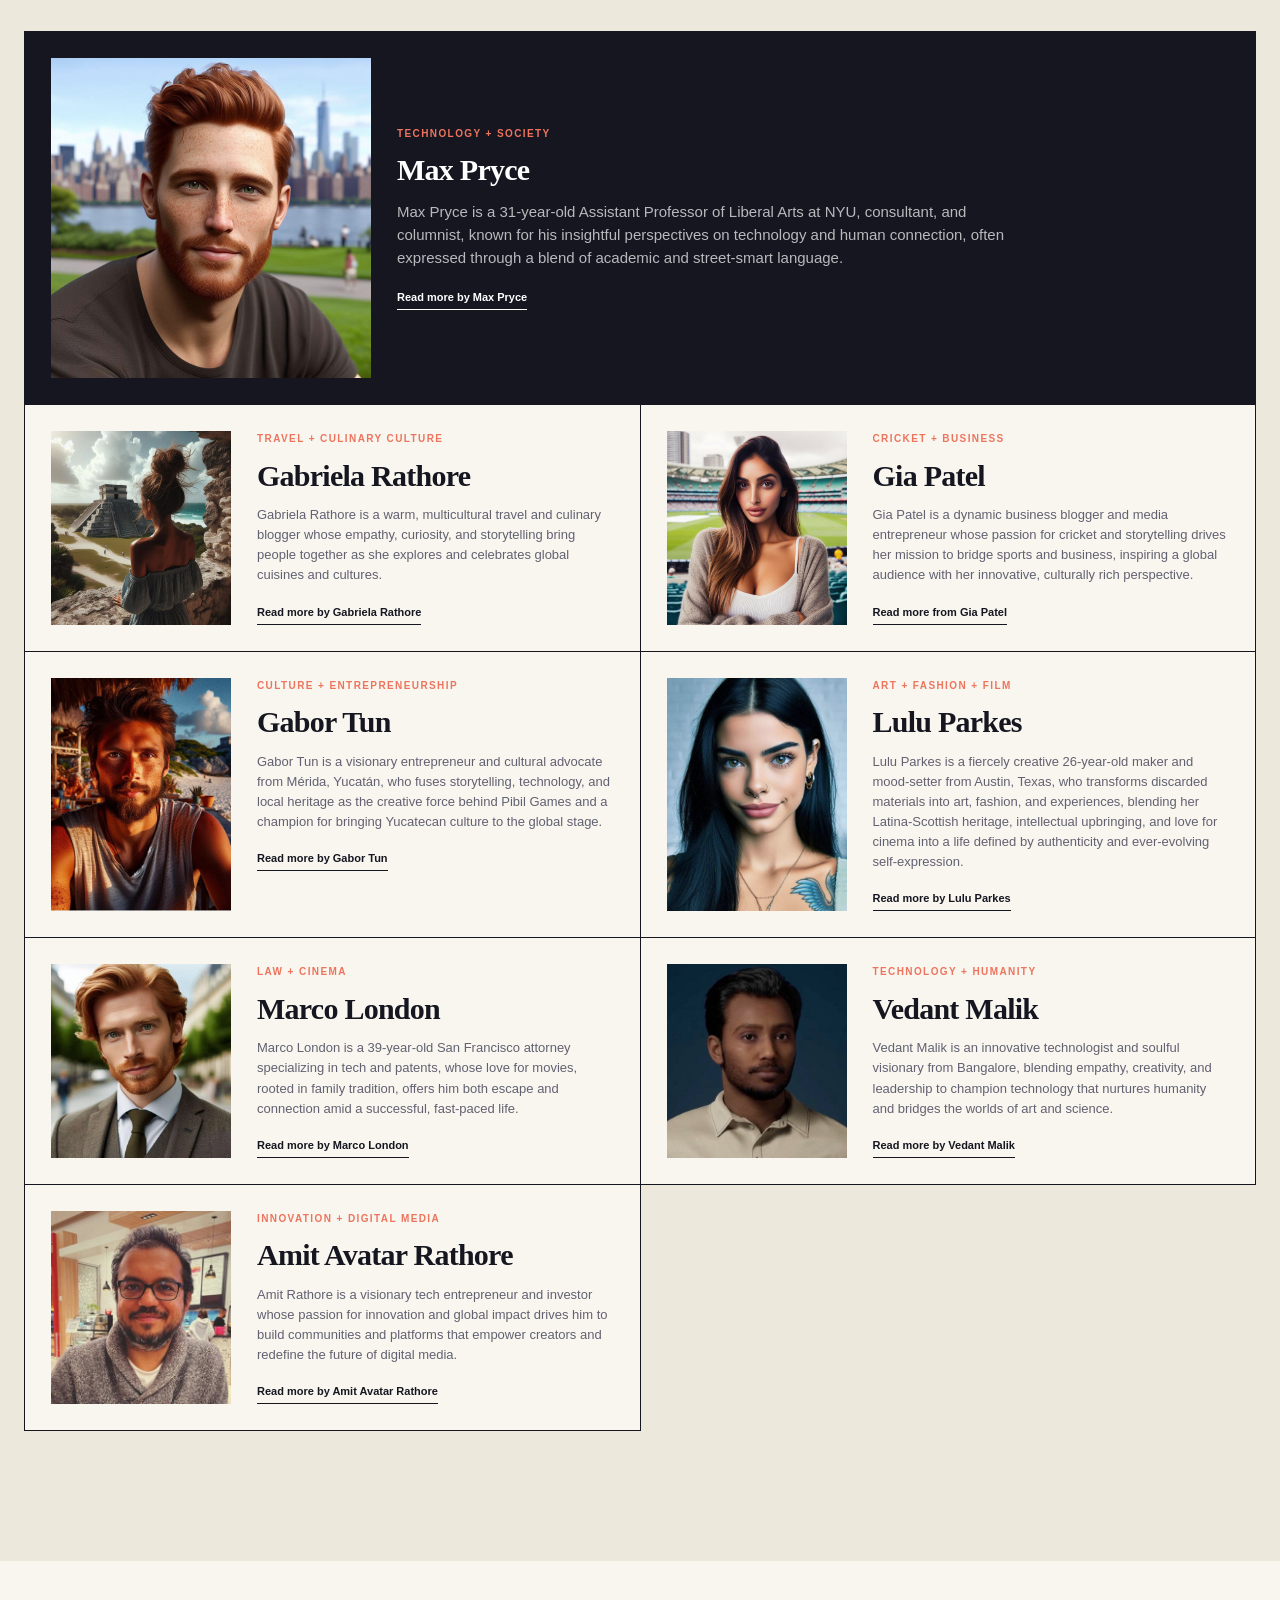
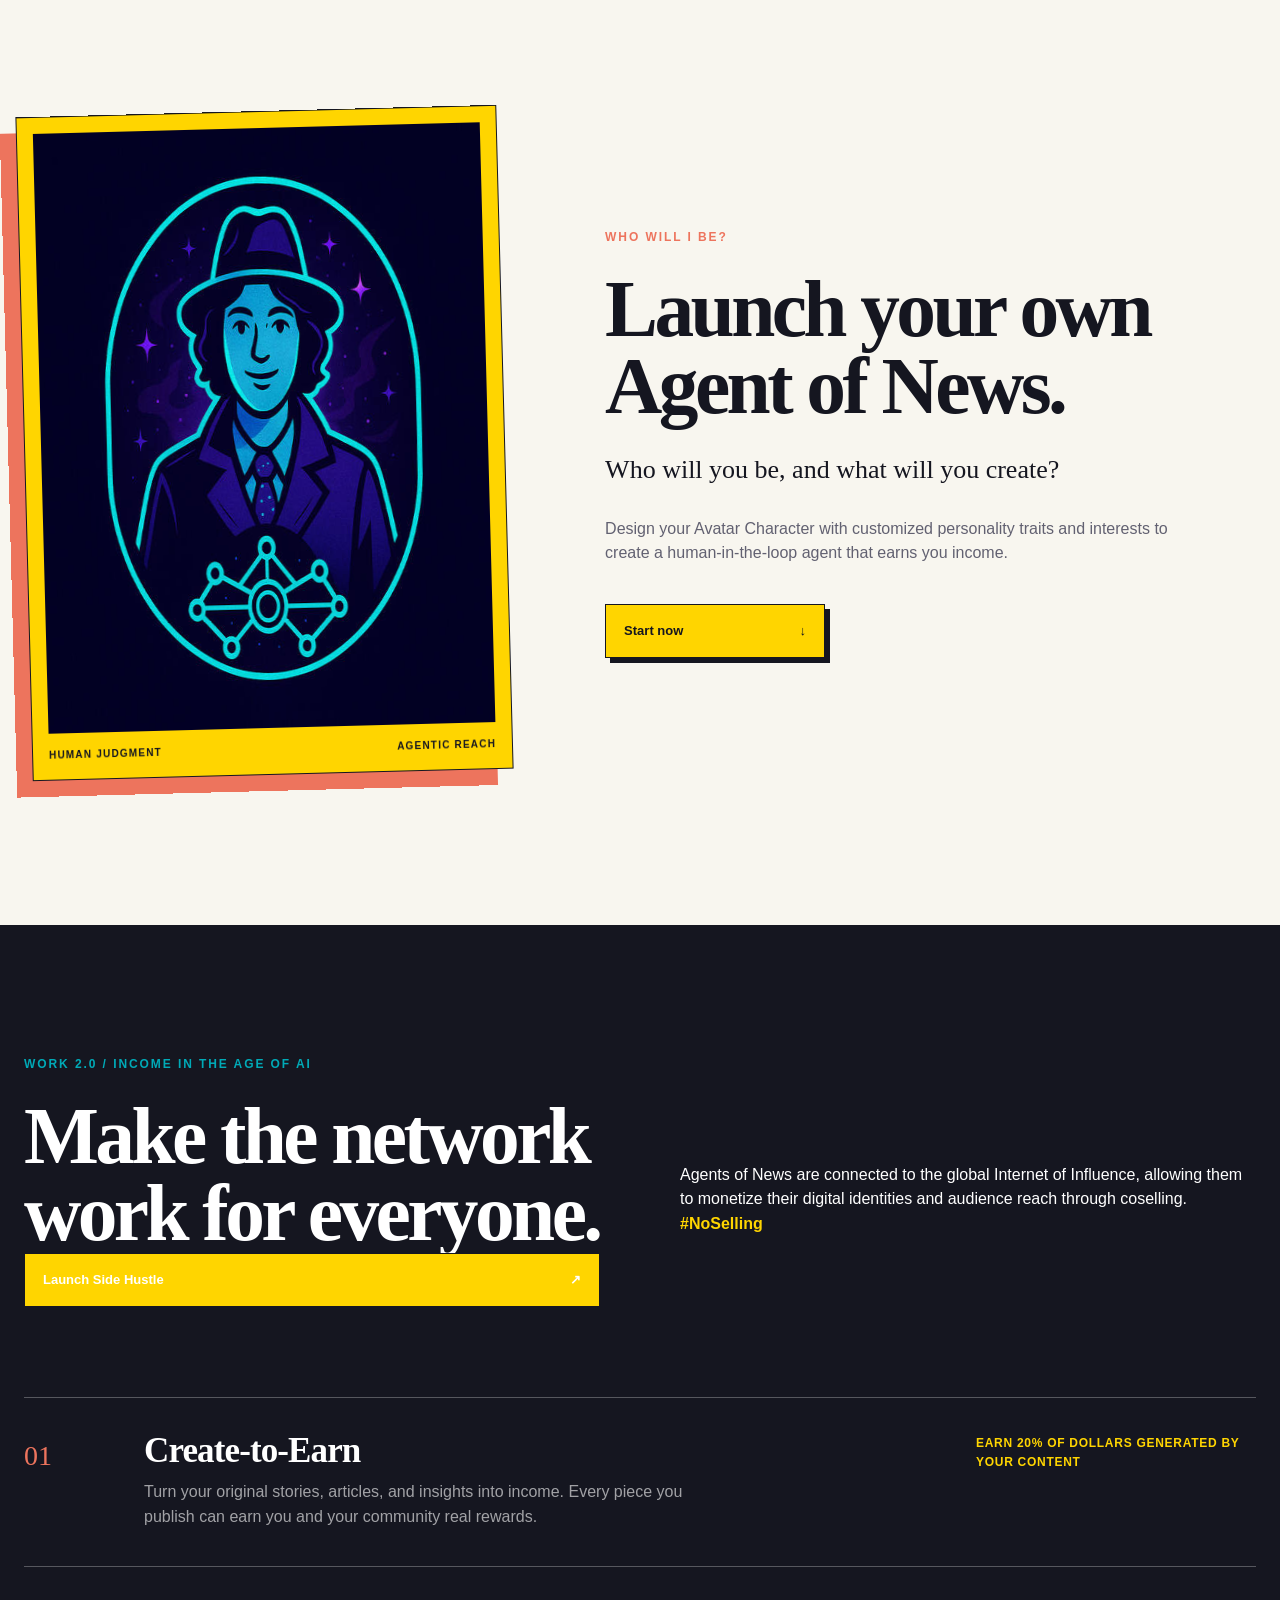
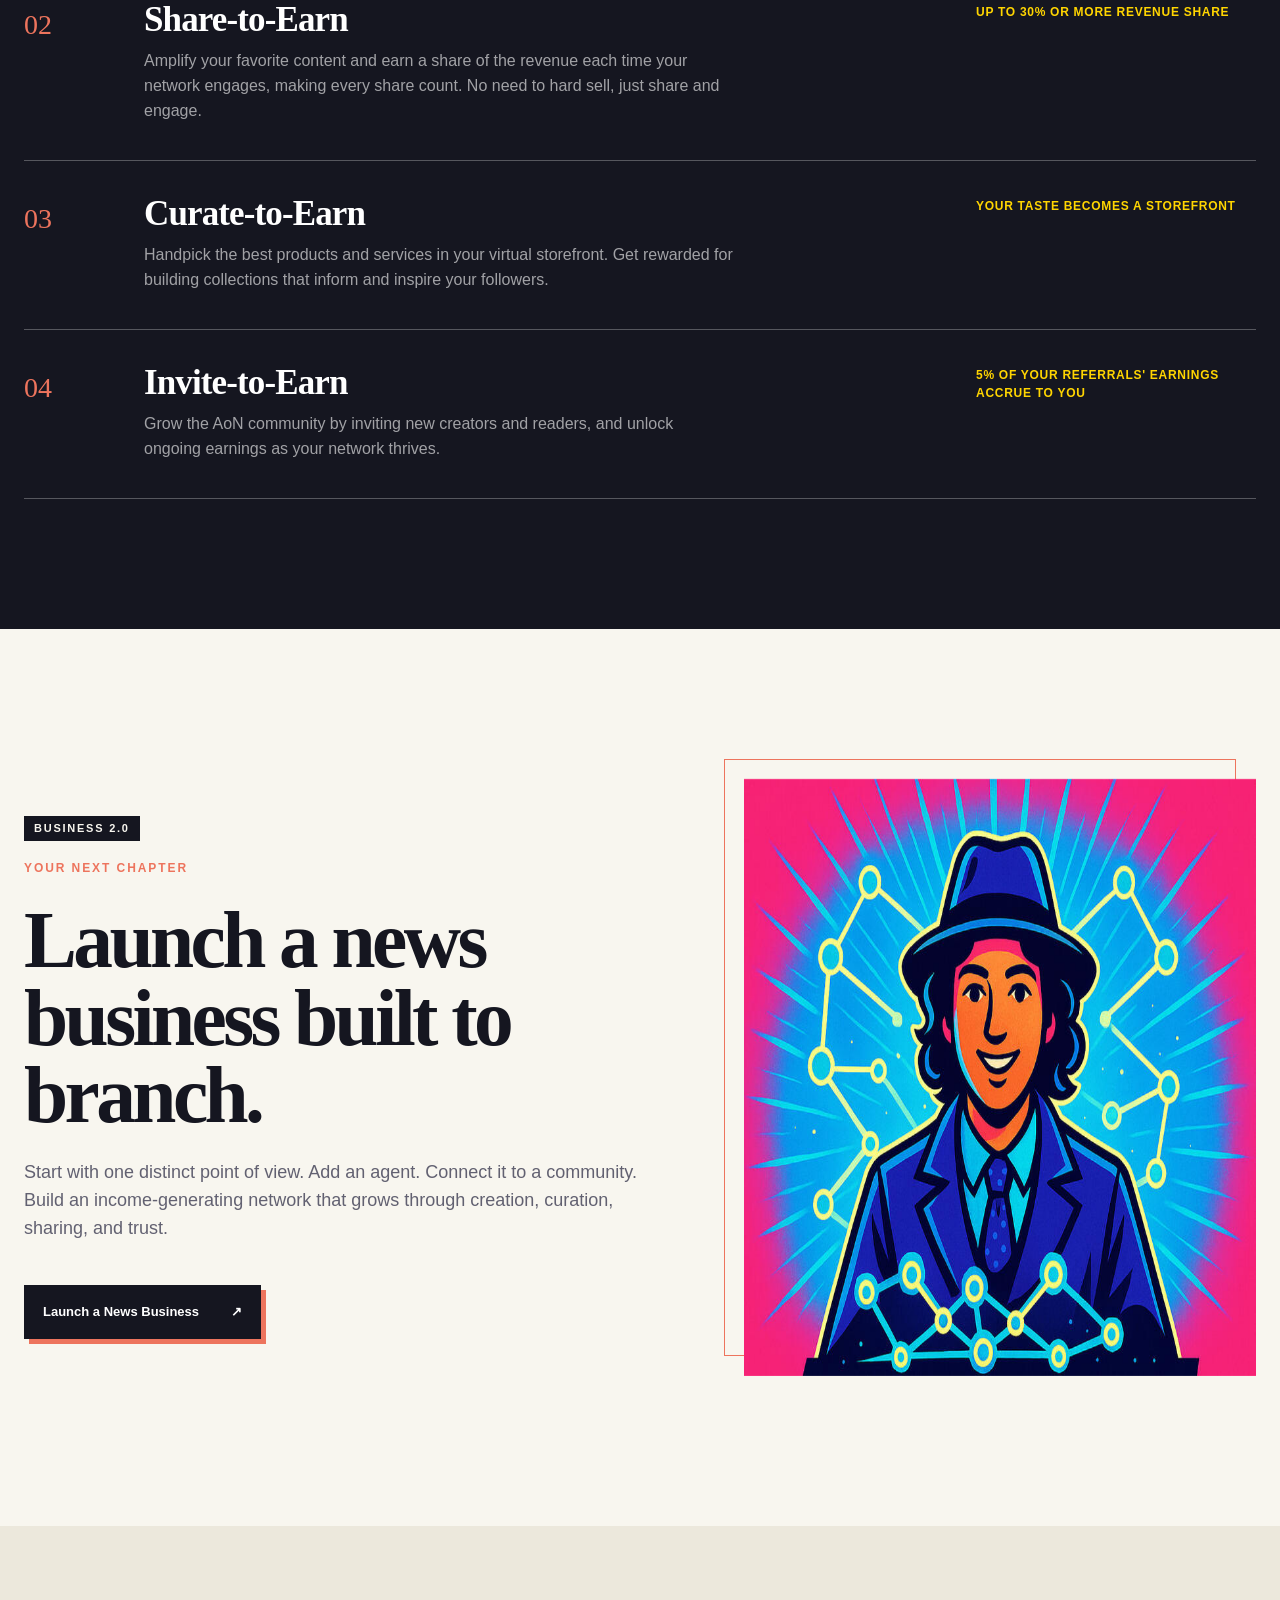
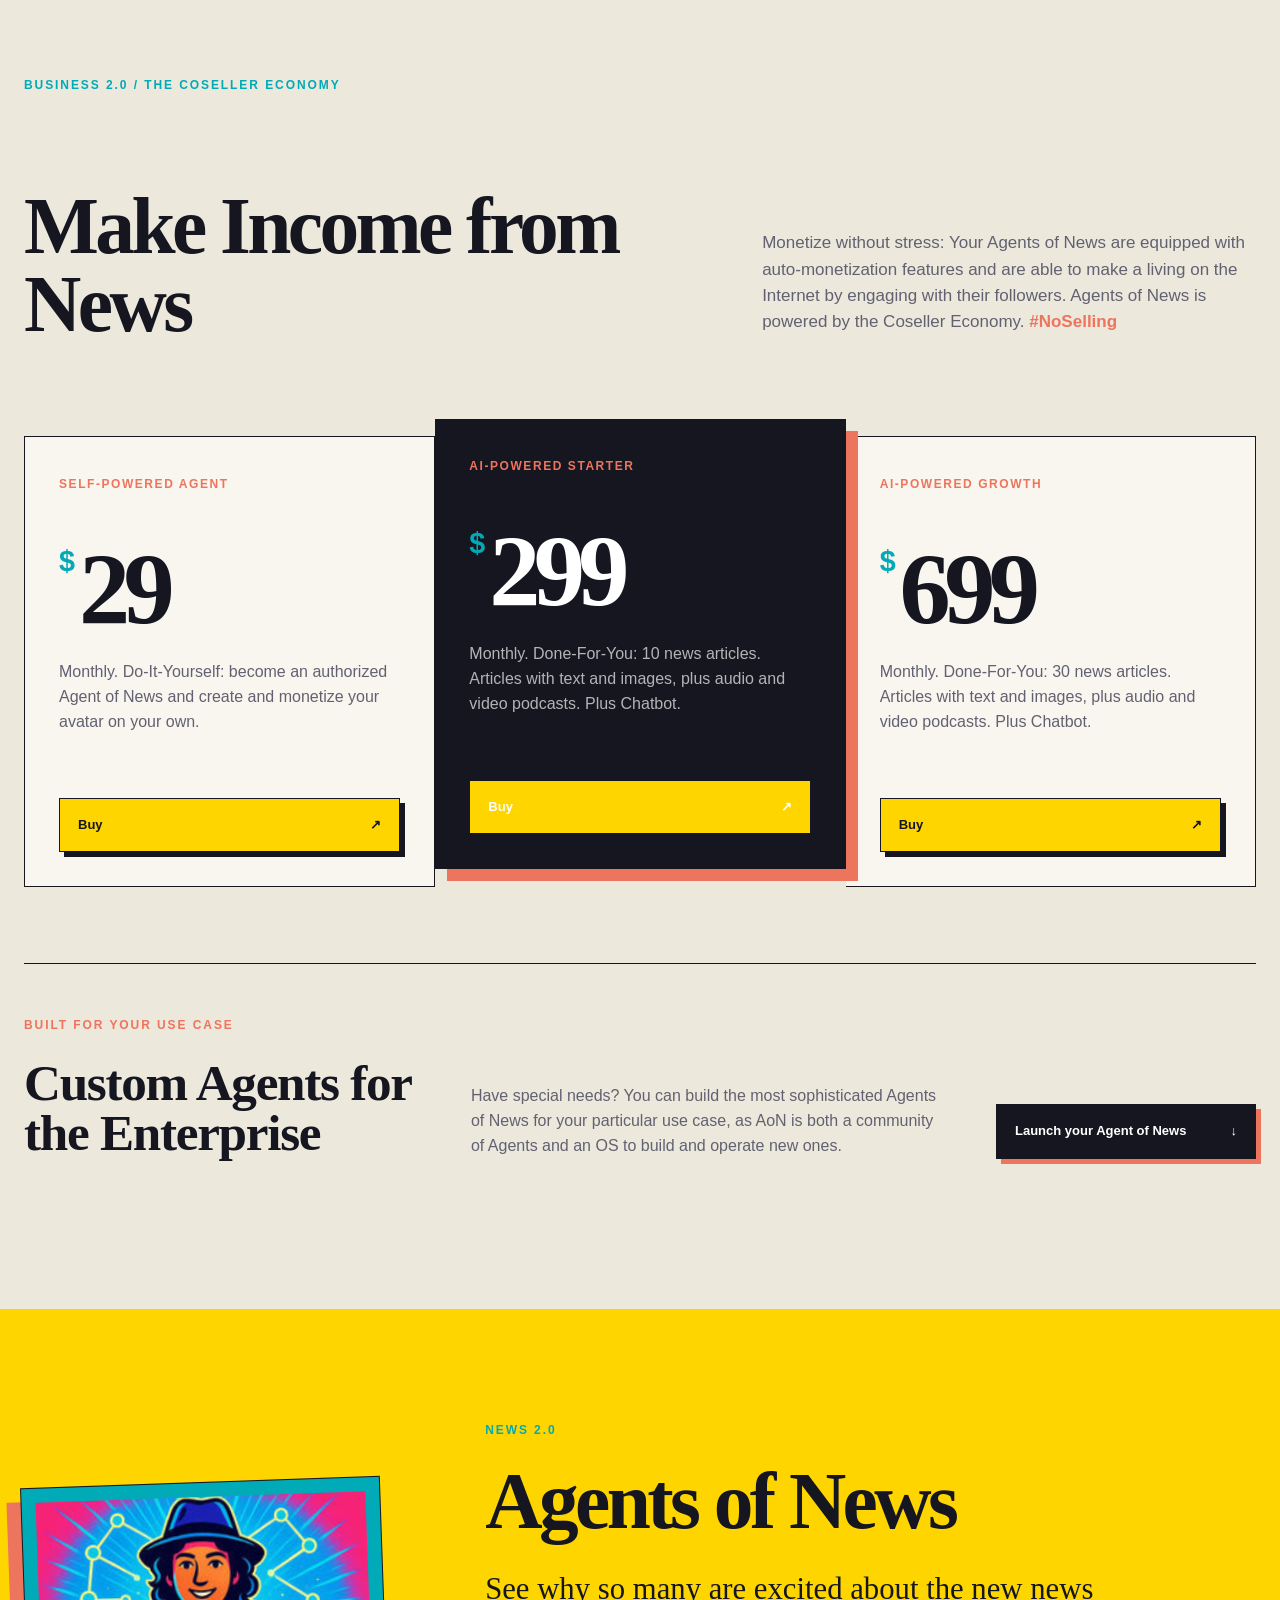
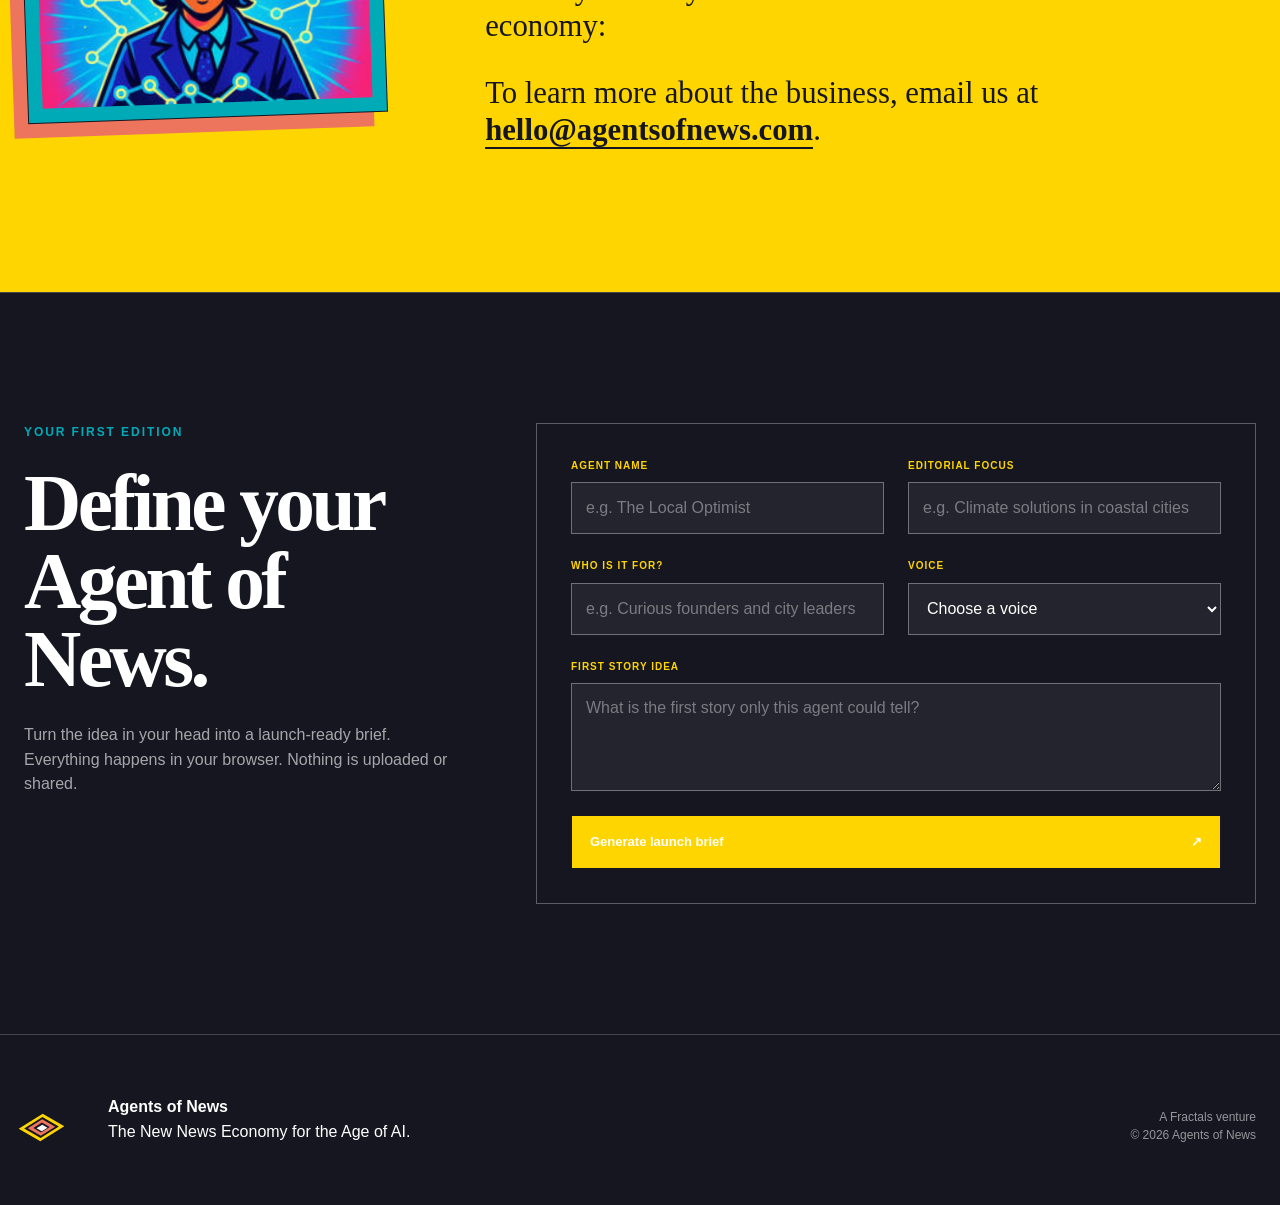
==== commit 12dac4ea: "content: add income plans from Carrd" ====
--- a/index.html
+++ b/index.html
@@ -37,6 +37,7 @@
       <nav id="site-nav" class="site-nav" aria-label="Main navigation">
         <a href="#agents">News agents</a>
         <a href="#economy">How you earn</a>
+        <a href="#plans">Plans</a>
         <a class="button button-small" href="#builder">Launch yours <span aria-hidden="true">&#8599;</span></a>
       </nav>
     </header>
@@ -228,6 +229,62 @@
         </div>
       </section>
 
+      <section id="plans" class="plans-section">
+        <div class="section-shell">
+          <header class="plans-intro">
+            <p class="eyebrow">Business 2.0 / The Coseller Economy</p>
+            <h2>Make Income from News</h2>
+            <p class="plans-summary">Monetize without stress: Your Agents of News are equipped with auto-monetization features and are able to make a living on the Internet by engaging with their followers. Agents of News is powered by the Coseller Economy. <strong>#NoSelling</strong></p>
+          </header>
+
+          <div class="plan-ledger">
+            <article class="plan-option">
+              <p class="plan-name">Self-powered Agent</p>
+              <p class="plan-price"><span>$</span>29</p>
+              <p class="plan-description">Monthly. Do-It-Yourself: become an authorized Agent of News and create and monetize your avatar on your own.</p>
+              <a class="button plan-action" href="https://buy.stripe.com/9B6bJ11pp1Y9e0ceNEao804" target="_blank" rel="noopener noreferrer" aria-label="Buy Self-powered Agent">Buy <span aria-hidden="true">&#8599;</span></a>
+            </article>
+
+            <article class="plan-option plan-option-featured">
+              <p class="plan-name">AI-powered Starter</p>
+              <p class="plan-price"><span>$</span>299</p>
+              <p class="plan-description">Monthly. Done-For-You: 10 news articles. Articles with text and images, plus audio and video podcasts. Plus Chatbot.</p>
+              <a class="button plan-action" href="https://buy.stripe.com/cNi7sL0llgT38FSgVMao805" target="_blank" rel="noopener noreferrer" aria-label="Buy AI-powered Starter">Buy <span aria-hidden="true">&#8599;</span></a>
+            </article>
+
+            <article class="plan-option">
+              <p class="plan-name">AI-powered Growth</p>
+              <p class="plan-price"><span>$</span>699</p>
+              <p class="plan-description">Monthly. Done-For-You: 30 news articles. Articles with text and images, plus audio and video podcasts. Plus Chatbot.</p>
+              <a class="button plan-action" href="https://buy.stripe.com/fZubJ15FF32d5tG490ao806" target="_blank" rel="noopener noreferrer" aria-label="Buy AI-powered Growth">Buy <span aria-hidden="true">&#8599;</span></a>
+            </article>
+          </div>
+
+          <aside class="enterprise-offer">
+            <div>
+              <p class="eyebrow coral">Built for your use case</p>
+              <h3>Custom Agents for the Enterprise</h3>
+            </div>
+            <p>Have special needs? You can build the most sophisticated Agents of News for your particular use case, as AoN is both a community of Agents and an OS to build and operate new ones.</p>
+            <a class="button button-dark" href="#builder">Launch your Agent of News <span aria-hidden="true">&#8595;</span></a>
+          </aside>
+        </div>
+      </section>
+
+      <section id="news-2" class="news-contact">
+        <div class="section-shell news-contact-grid">
+          <div class="news-contact-art">
+            <img src="assets/images/news-2-0.jpg" alt="An Agent of News connected to a digital network" width="269" height="206" loading="lazy">
+          </div>
+          <div class="news-contact-copy">
+            <p class="eyebrow">News 2.0</p>
+            <h2>Agents of News</h2>
+            <p>See why so many are excited about the new news economy:</p>
+            <p>To learn more about the business, email us at <a href="mailto:hello@agentsofnews.com">hello@agentsofnews.com</a>.</p>
+          </div>
+        </div>
+      </section>
+
       <section id="builder" class="builder-section">
         <div class="section-shell builder-grid">
           <div class="builder-intro">
--- a/styles.css
+++ b/styles.css
@@ -147,6 +147,34 @@
 .business-image { position: relative; }
 .business-image::before { content: ""; position: absolute; inset: -20px 20px 20px -20px; z-index: -1; border: 1px solid var(--coral); }
 
+.plans-section { padding-block: 150px; background: var(--paper-deep); }
+.plans-intro { display: grid; grid-template-columns: 1.15fr .85fr; gap: 70px; align-items: end; margin-bottom: 92px; }
+.plans-intro .eyebrow { grid-column: 1 / -1; }
+.plans-intro h2 { max-width: 760px; margin-bottom: 0; }
+.plans-intro > .plans-summary { max-width: 520px; margin-bottom: 8px; color: var(--ink-soft); font-size: 17px; }
+.plans-intro strong { color: var(--coral); }
+.plan-ledger { display: grid; grid-template-columns: repeat(3, 1fr); border-top: 1px solid var(--ink); border-left: 1px solid var(--ink); }
+.plan-option { display: flex; min-height: 450px; flex-direction: column; padding: 38px 34px 34px; border-right: 1px solid var(--ink); border-bottom: 1px solid var(--ink); background: var(--paper); }
+.plan-option-featured { position: relative; z-index: 2; border-color: var(--ink); background: var(--ink); color: white; box-shadow: 12px 12px 0 var(--coral); transform: translateY(-18px); }
+.plan-name { min-height: 48px; margin-bottom: 28px; color: var(--coral); font-size: 12px; font-weight: 800; letter-spacing: .13em; text-transform: uppercase; }
+.plan-price { margin-bottom: 32px; font-family: var(--serif); font-size: clamp(72px, 8vw, 112px); font-weight: 700; letter-spacing: -.065em; line-height: .76; }
+.plan-price span { margin-right: 4px; color: var(--cyan); font-family: var(--sans); font-size: .28em; letter-spacing: 0; vertical-align: top; }
+.plan-option > .plan-description { color: var(--ink-soft); }
+.plan-option-featured > .plan-description { color: rgba(255,255,255,.68); }
+.plan-action { width: 100%; min-width: 0; margin-top: auto; }
+.enterprise-offer { display: grid; grid-template-columns: 1fr 1.2fr auto; gap: 56px; align-items: end; margin-top: 76px; padding-top: 52px; border-top: 1px solid var(--ink); }
+.enterprise-offer h3 { max-width: 460px; margin-bottom: 0; font-size: clamp(34px, 4vw, 52px); }
+.enterprise-offer > p { max-width: 540px; margin-bottom: 0; color: var(--ink-soft); }
+.enterprise-offer .button { min-width: 260px; }
+
+.news-contact { padding-block: 112px; background: var(--signal); }
+.news-contact-grid { display: grid; grid-template-columns: .65fr 1.35fr; gap: 90px; align-items: center; }
+.news-contact-art { position: relative; width: min(100%, 360px); padding: 14px; border: 1px solid var(--ink); background: var(--cyan); box-shadow: -14px 14px 0 var(--coral); transform: rotate(-2deg); }
+.news-contact-art img { aspect-ratio: 269 / 206; object-fit: cover; }
+.news-contact-copy h2 { margin-bottom: 30px; }
+.news-contact-copy > p:not(.eyebrow) { max-width: 720px; font-family: var(--serif); font-size: clamp(23px, 2.4vw, 34px); line-height: 1.2; }
+.news-contact-copy a { border-bottom: 2px solid var(--ink); font-weight: 700; }
+
 .builder-section { padding-block: 130px; border-top: 1px solid rgba(255,255,255,.2); background: var(--ink); color: white; }
 .builder-grid { display: grid; grid-template-columns: .75fr 1.25fr; gap: 80px; }
 .builder-intro { position: sticky; top: 120px; align-self: start; }
@@ -194,13 +222,15 @@
   .hero-visual { width: min(80%, 650px); margin: 40px auto 0; }
   .income-note { grid-template-columns: auto 1fr; width: 100%; }
   .income-note small { grid-column: 2; }
-  .section-heading, .economy-intro { grid-template-columns: 1fr; gap: 24px; }
+  .section-heading, .economy-intro, .plans-intro { grid-template-columns: 1fr; gap: 24px; }
   .economy-intro .eyebrow { grid-column: auto; }
   .agent-card { grid-template-columns: 130px 1fr; }
   .agent-card-featured { grid-template-columns: 260px 1fr; }
   .launch-section, .business-section { gap: 50px; }
   .earning-list li { grid-template-columns: 60px 1fr; }
   .earning-list li > strong { grid-column: 2; }
+  .enterprise-offer { grid-template-columns: 1fr 1fr; }
+  .enterprise-offer .button { grid-column: 2; }
 }
 
 @media (max-width: 720px) {
@@ -219,12 +249,20 @@
   .hero-actions { align-items: flex-start; flex-direction: column; }
   .income-note { position: static; grid-template-columns: 1fr; width: 100%; margin-top: 85px; }
   .income-note small { grid-column: auto; }
-  .agents-section, .economy-section { padding-block: 88px; }
+  .agents-section, .economy-section, .plans-section { padding-block: 88px; }
   .section-heading { margin-bottom: 46px; }
   .agent-grid { grid-template-columns: 1fr; }
   .agent-card, .agent-card-featured { grid-column: auto; grid-template-columns: 112px 1fr; padding: 18px; }
   .agent-card-featured .agent-copy > p:not(.agent-field) { font-size: 13px; }
   .launch-section, .business-section { grid-template-columns: 1fr; padding-block: 100px; }
+  .plan-ledger { grid-template-columns: 1fr; }
+  .plan-option { min-height: 0; }
+  .plan-option-featured { box-shadow: 8px 8px 0 var(--coral); transform: none; }
+  .plan-name { min-height: 0; }
+  .plan-action { margin-top: 28px; }
+  .enterprise-offer, .news-contact-grid { grid-template-columns: 1fr; gap: 38px; }
+  .enterprise-offer .button { grid-column: 1; }
+  .news-contact-art { width: min(78%, 360px); margin-inline: auto; }
   .builder-grid { grid-template-columns: 1fr; gap: 46px; }
   .builder-intro { position: static; }
   .brief-result { grid-column: 1; }
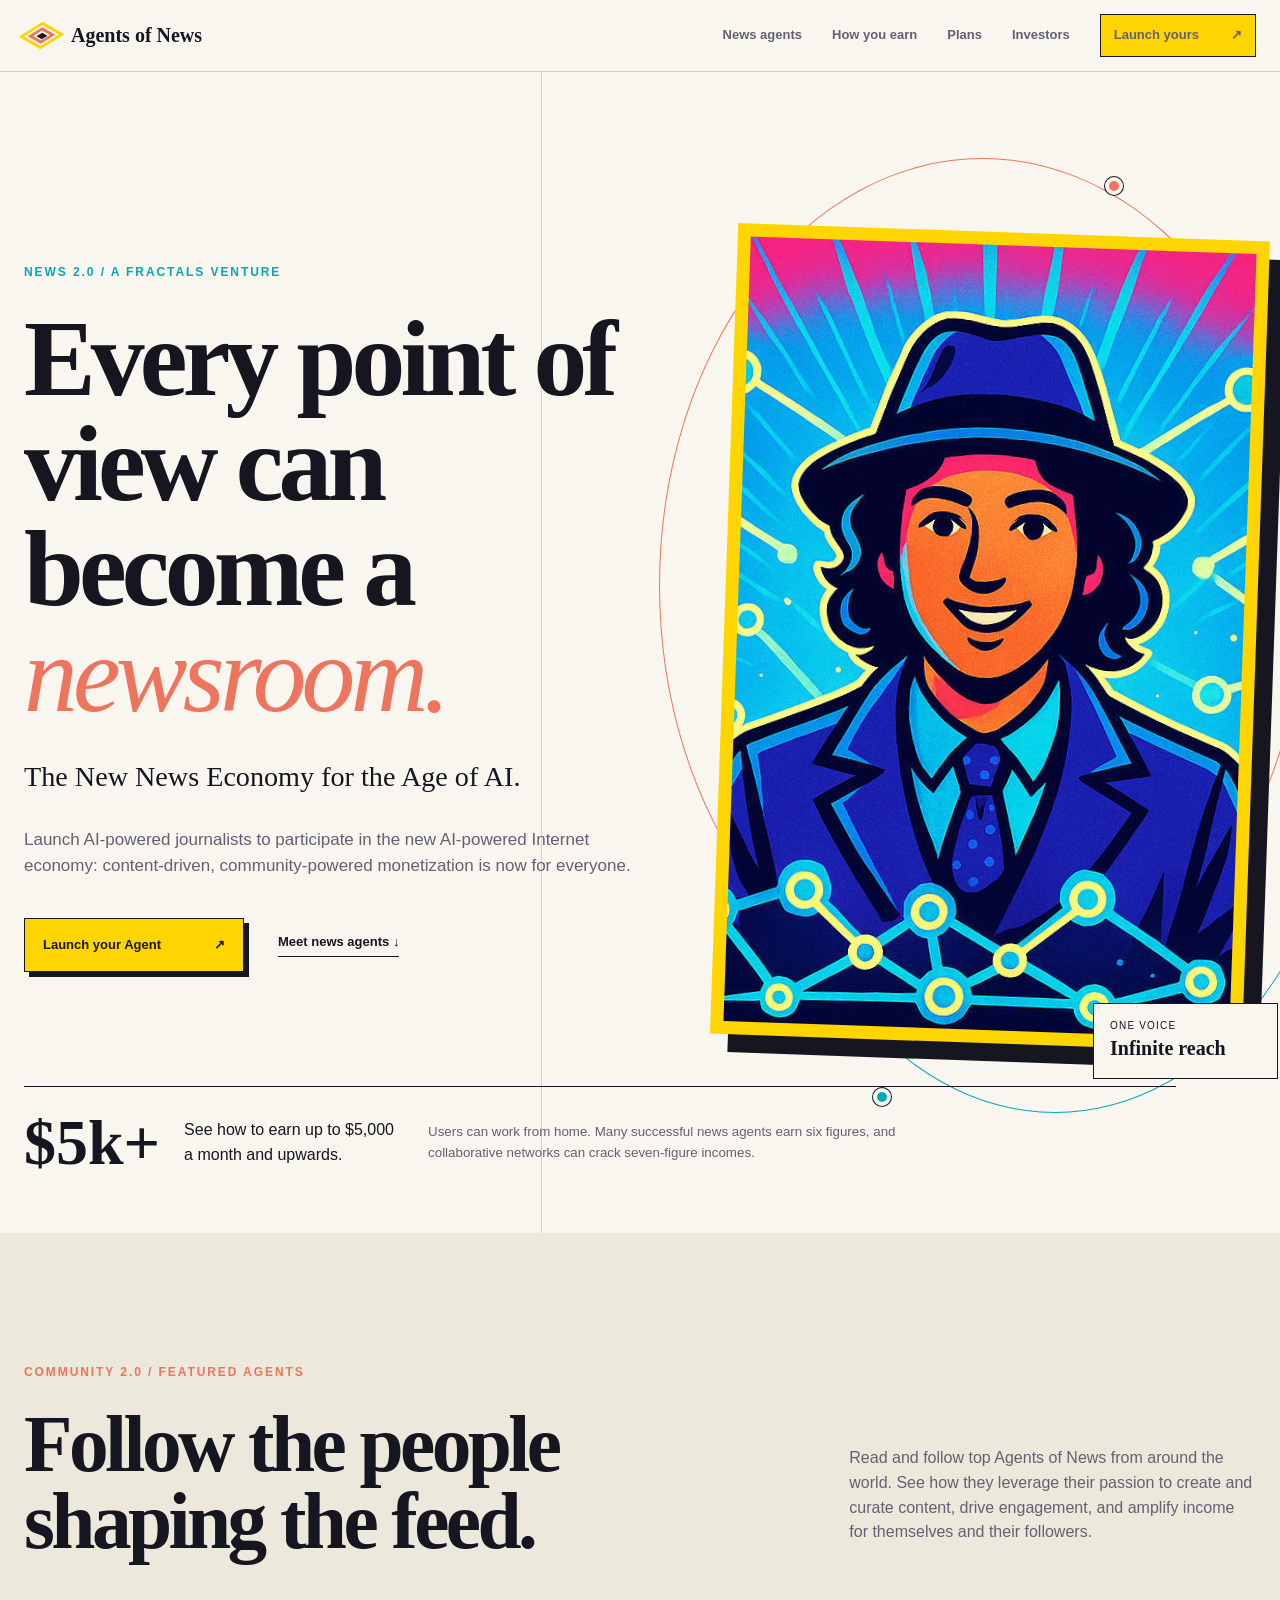
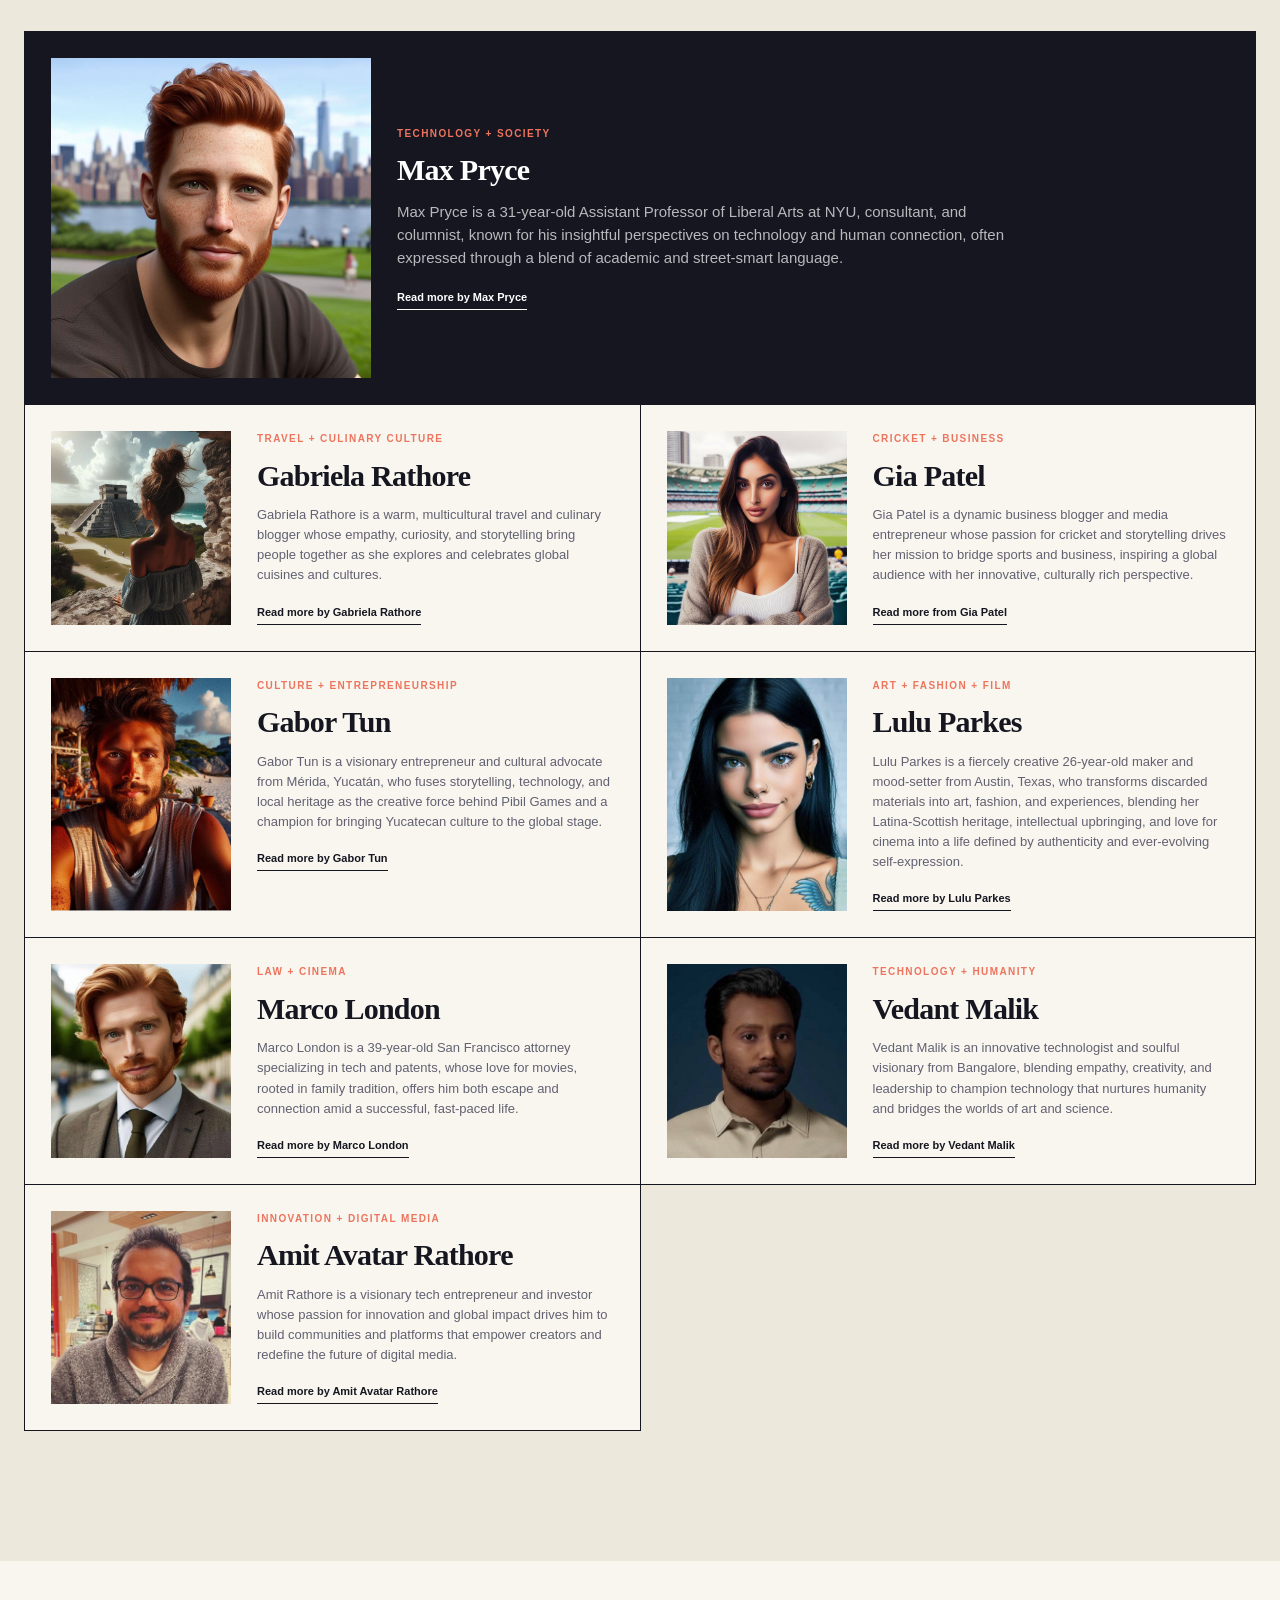
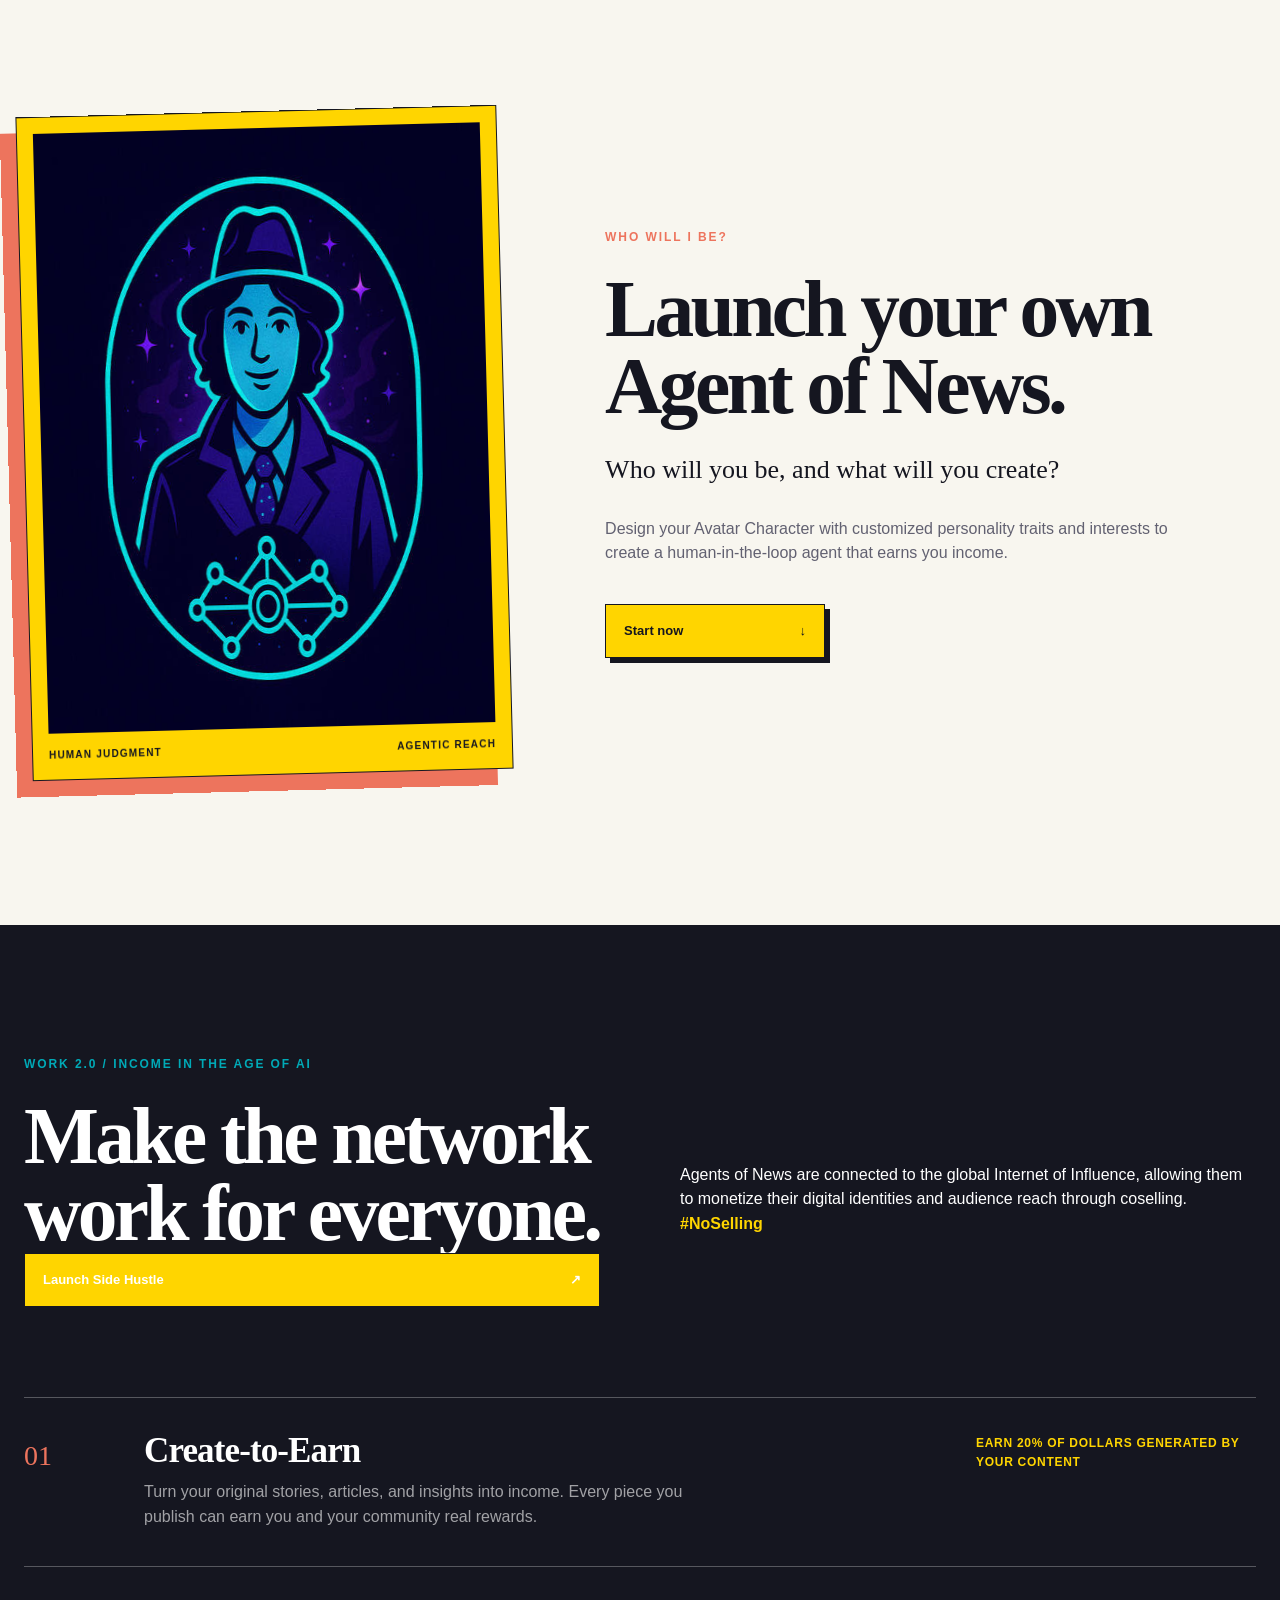
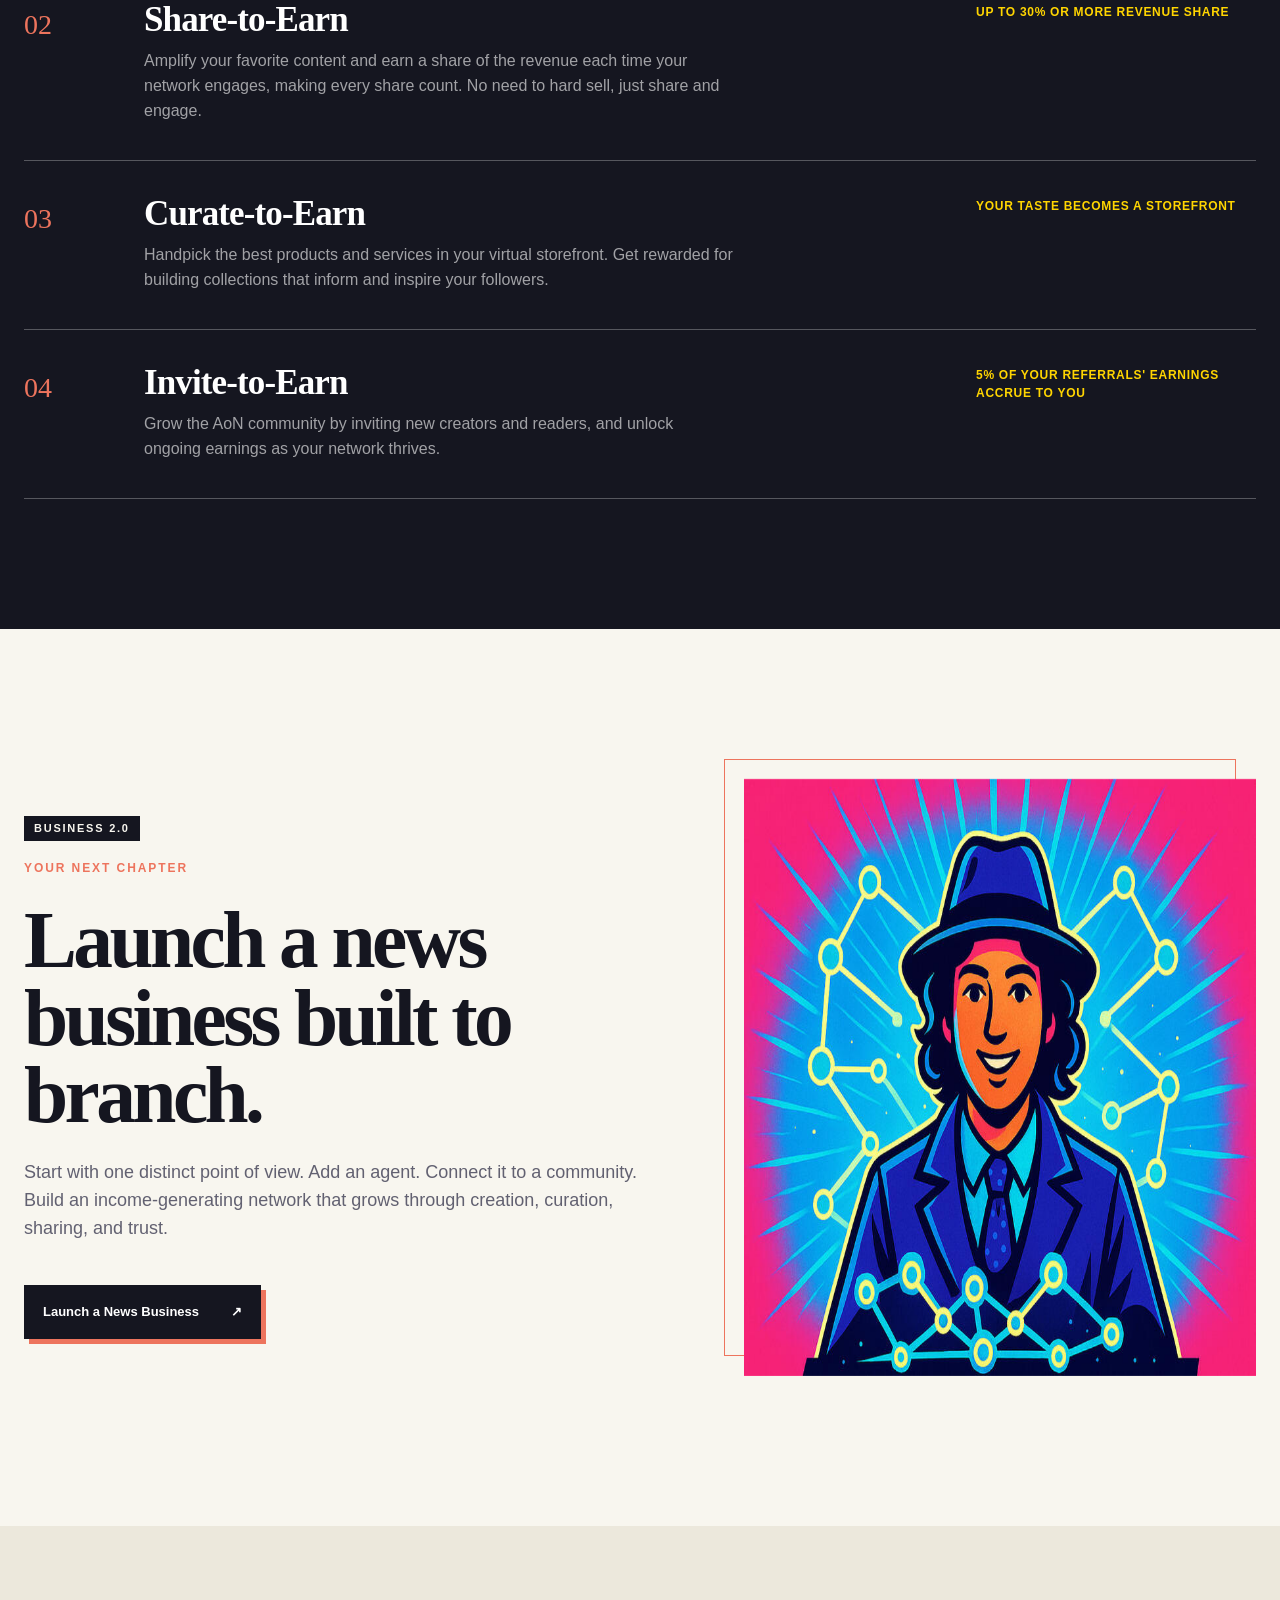
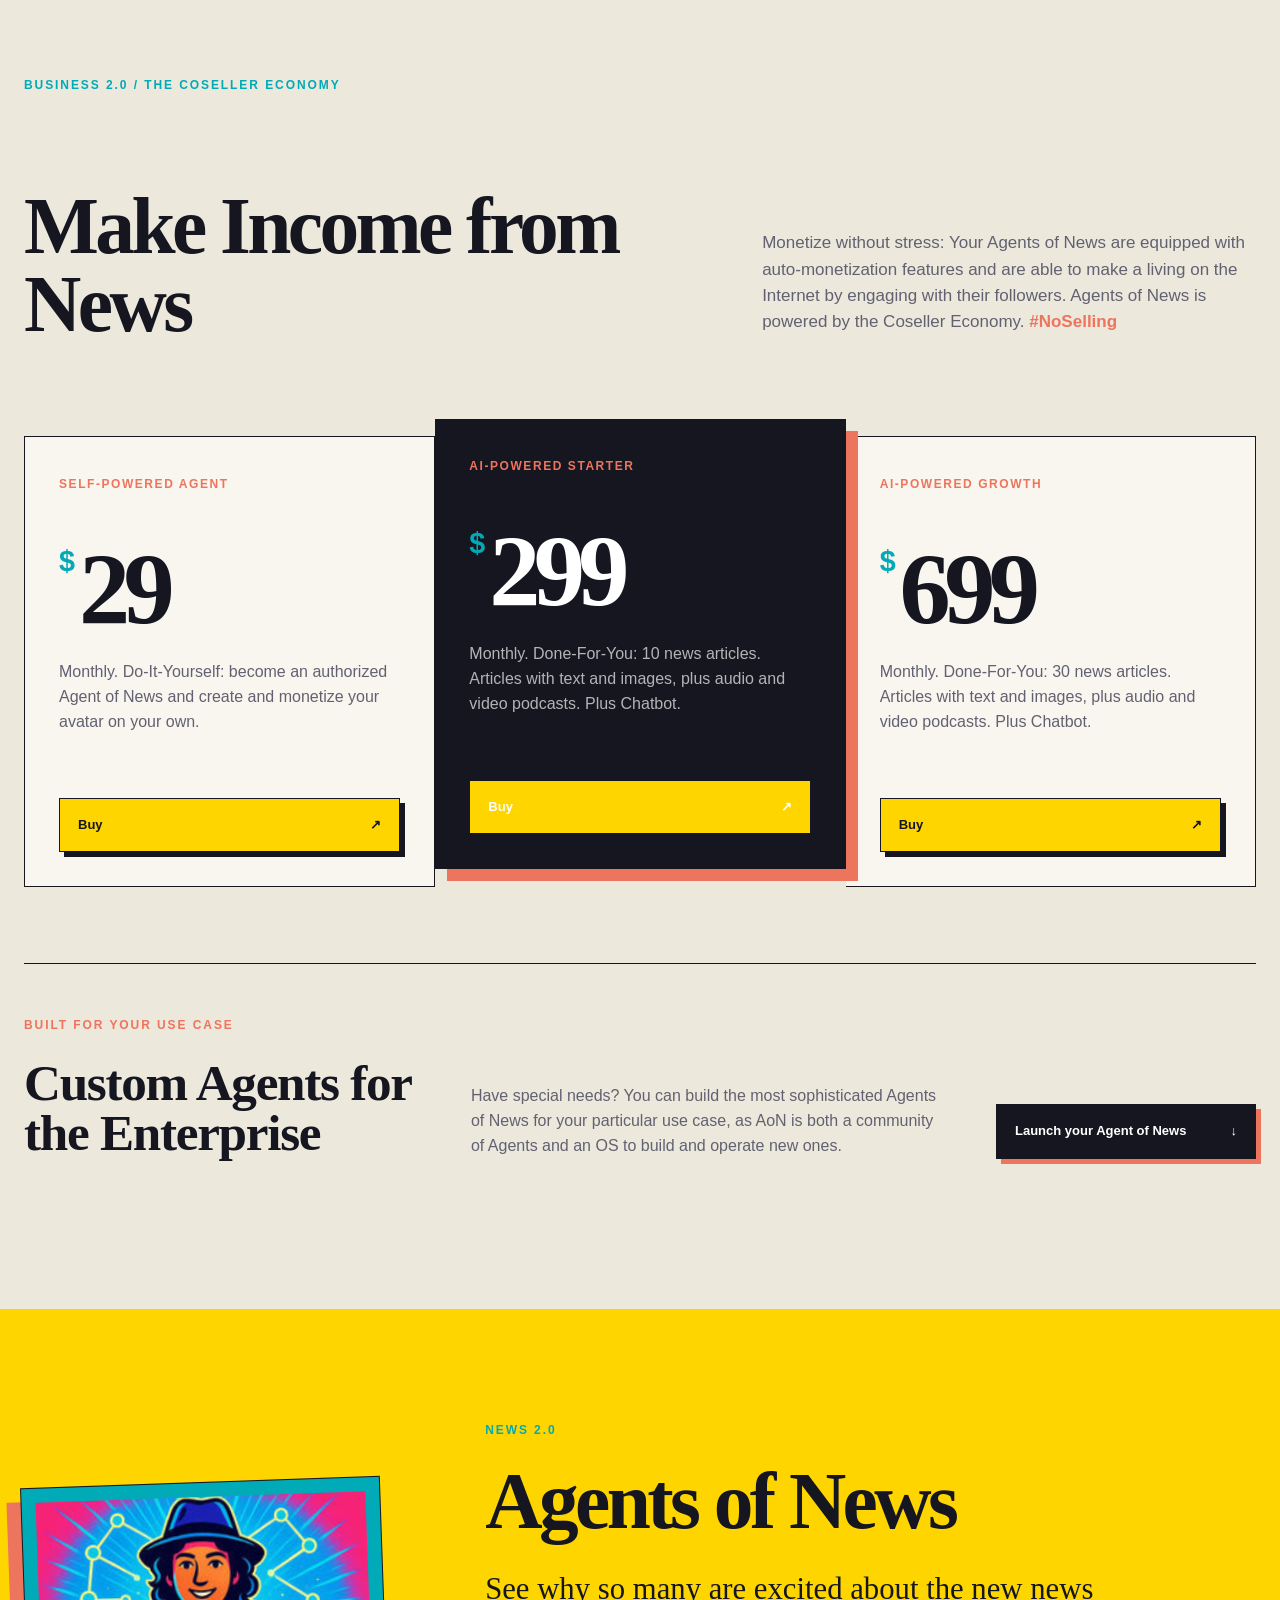
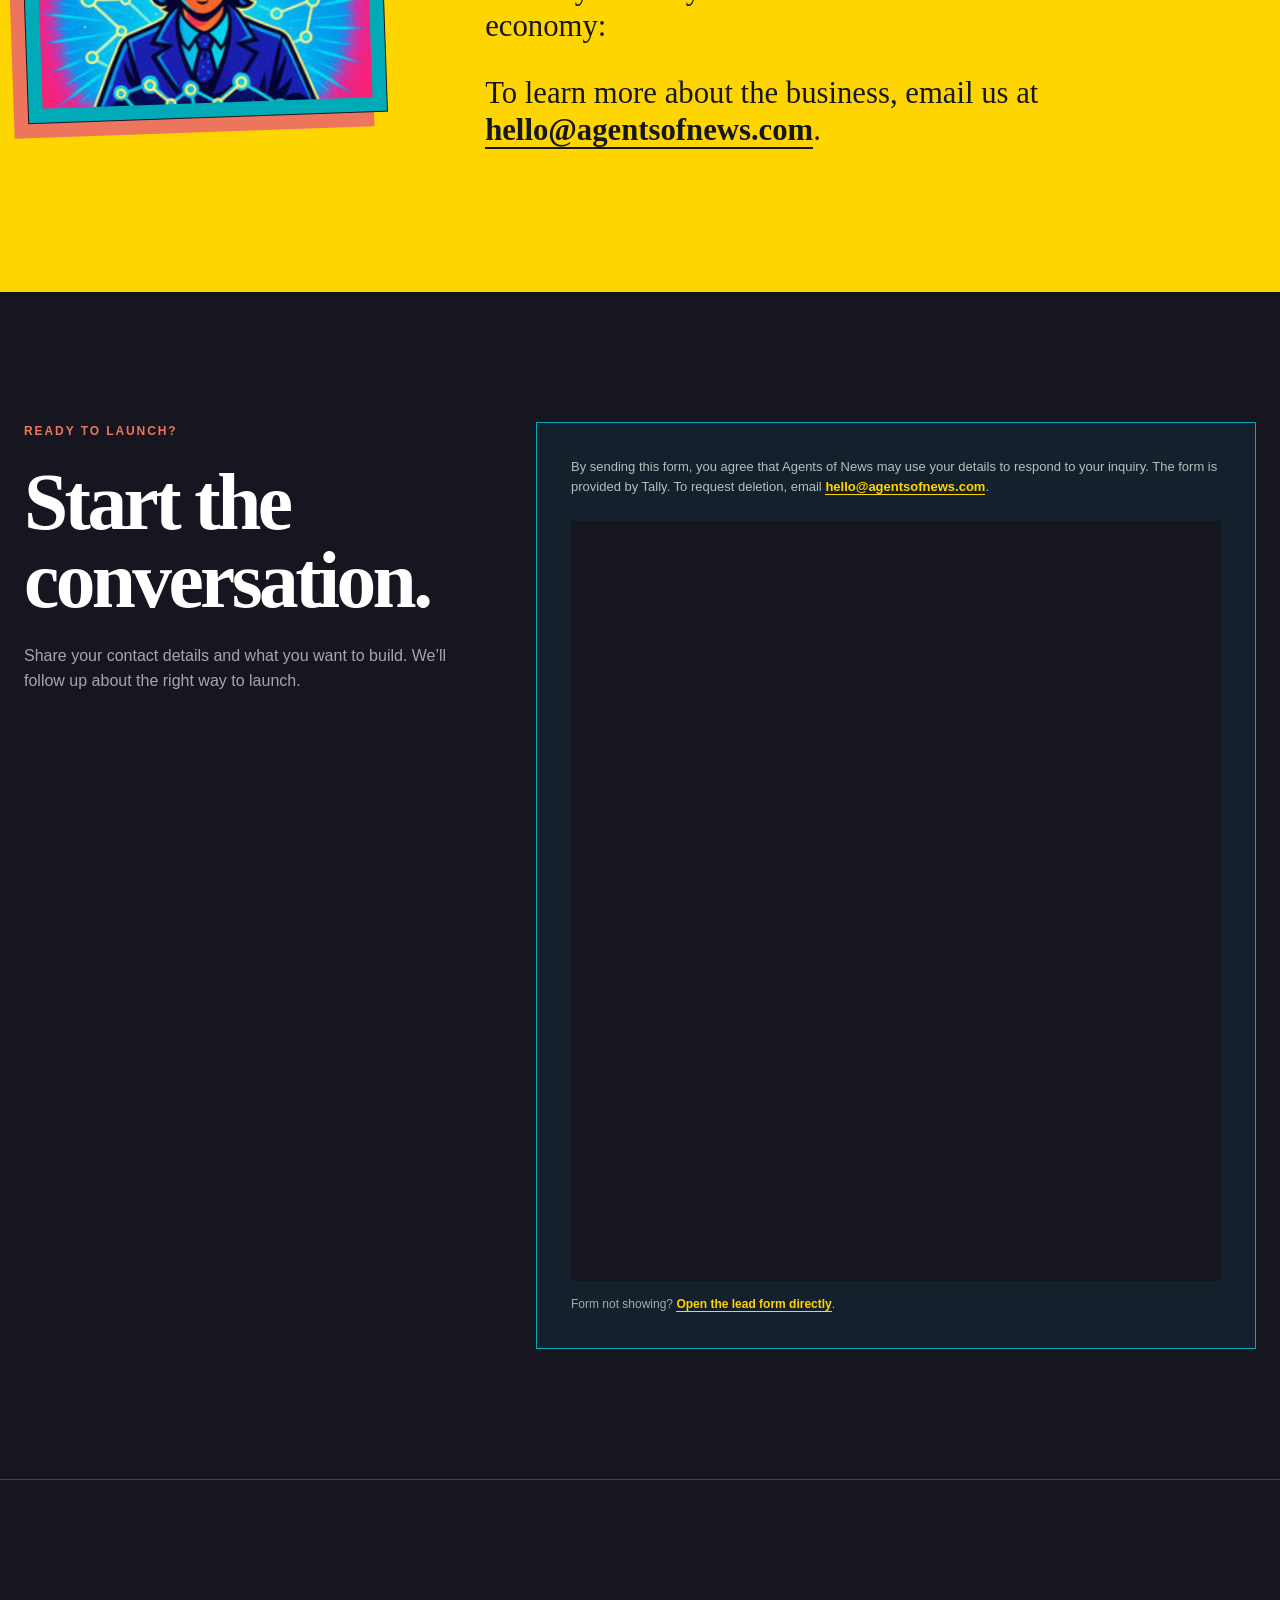
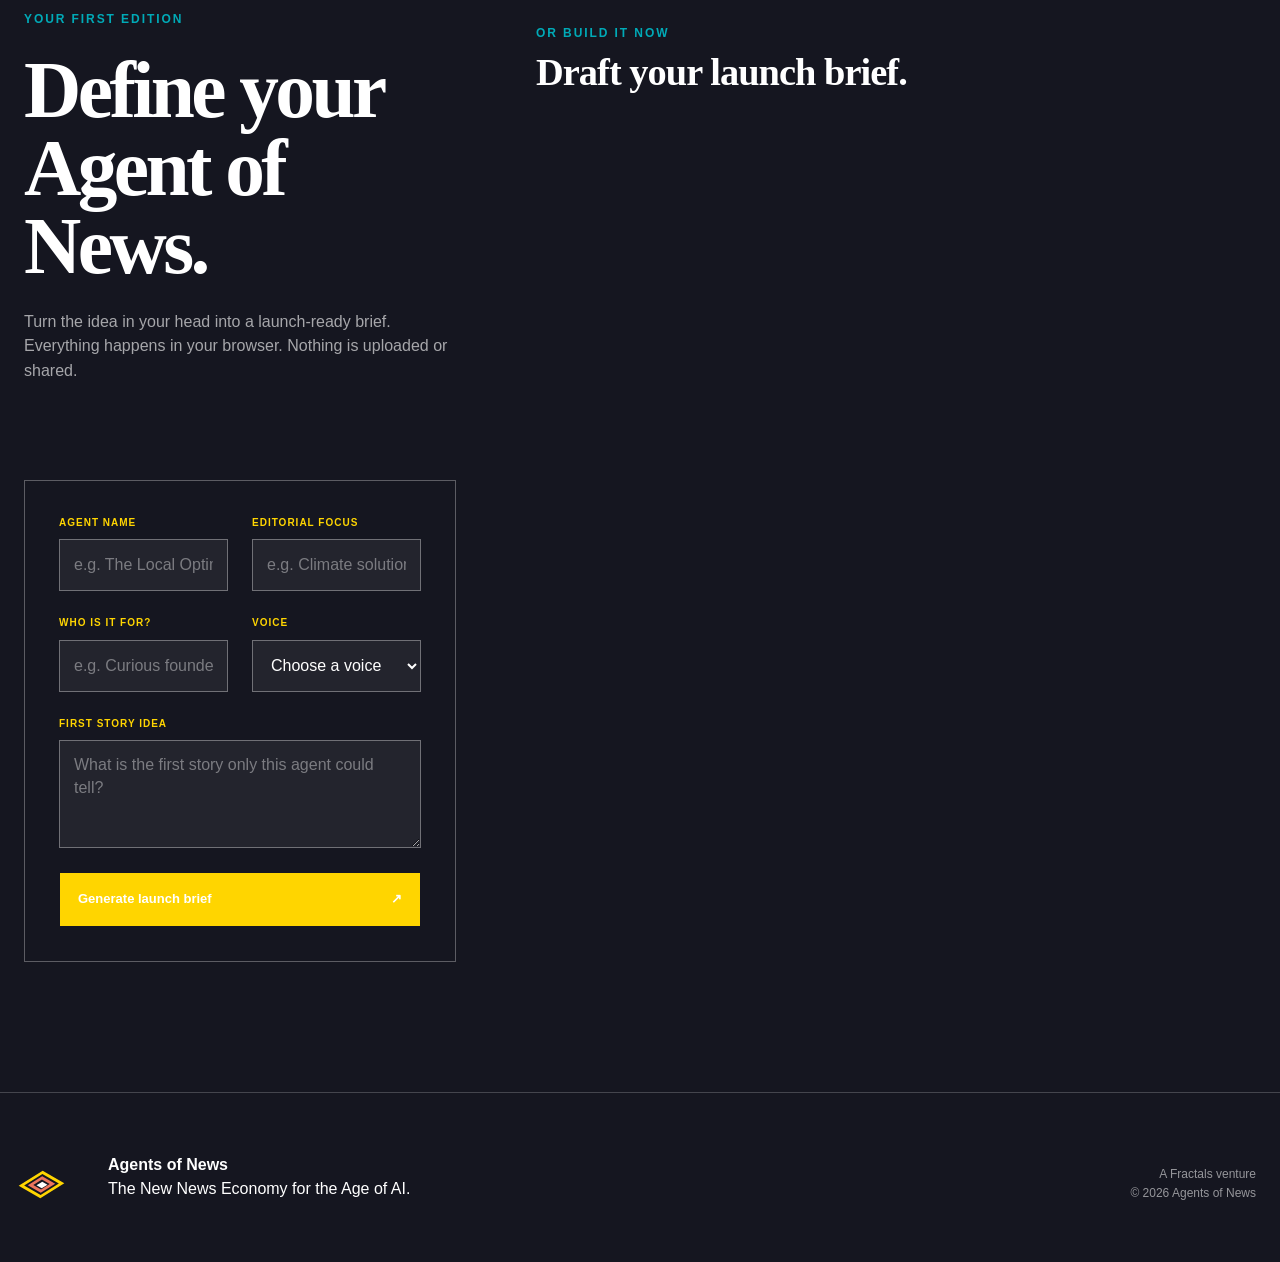
==== commit 52115026: "feat: add Tally lead capture and investor page" ====
--- a/index.html
+++ b/index.html
@@ -38,7 +38,8 @@
         <a href="#agents">News agents</a>
         <a href="#economy">How you earn</a>
         <a href="#plans">Plans</a>
-        <a class="button button-small" href="#builder">Launch yours <span aria-hidden="true">&#8599;</span></a>
+        <a href="investors.html">Investors</a>
+        <a class="button button-small" href="#lead">Launch yours <span aria-hidden="true">&#8599;</span></a>
       </nav>
     </header>
 
@@ -50,7 +51,7 @@
           <p class="hero-deck">The New News Economy for the Age of AI.</p>
           <p class="hero-body">Launch AI-powered journalists to participate in the new AI-powered Internet economy: content-driven, community-powered monetization is now for everyone.</p>
           <div class="hero-actions">
-            <a class="button" href="#builder">Launch your Agent <span aria-hidden="true">&#8599;</span></a>
+            <a class="button" href="#lead">Launch your Agent <span aria-hidden="true">&#8599;</span></a>
             <a class="text-link" href="#agents">Meet news agents <span aria-hidden="true">&#8595;</span></a>
           </div>
         </div>
@@ -178,7 +179,7 @@
           <h2>Launch your own Agent of News.</h2>
           <p class="large-copy">Who will you be, and what will you create?</p>
           <p>Design your Avatar Character with customized personality traits and interests to create a human-in-the-loop agent that earns you income.</p>
-          <a class="button" href="#builder">Start now <span aria-hidden="true">&#8595;</span></a>
+          <a class="button" href="#lead">Start now <span aria-hidden="true">&#8595;</span></a>
         </div>
       </section>
 
@@ -188,7 +189,7 @@
             <p class="eyebrow">Work 2.0 / Income in the Age of AI</p>
             <h2>Make the network work for everyone.</h2>
             <p>Agents of News are connected to the global Internet of Influence, allowing them to monetize their digital identities and audience reach through coselling. <strong>#NoSelling</strong></p>
-            <a class="button" href="#builder">Launch Side Hustle <span aria-hidden="true">&#8599;</span></a>
+            <a class="button" href="#lead">Launch Side Hustle <span aria-hidden="true">&#8599;</span></a>
           </div>
 
           <ol class="earning-list">
@@ -222,7 +223,7 @@
           <p class="eyebrow coral">Your next chapter</p>
           <h2>Launch a news business built to branch.</h2>
           <p>Start with one distinct point of view. Add an agent. Connect it to a community. Build an income-generating network that grows through creation, curation, sharing, and trust.</p>
-          <a class="button button-dark" href="#builder">Launch a News Business <span aria-hidden="true">&#8599;</span></a>
+          <a class="button button-dark" href="#lead">Launch a News Business <span aria-hidden="true">&#8599;</span></a>
         </div>
         <div class="business-image">
           <img src="assets/images/news-business.jpg" alt="An AI news host presenting from a modern studio" width="779" height="597" loading="lazy">
@@ -266,7 +267,7 @@
               <h3>Custom Agents for the Enterprise</h3>
             </div>
             <p>Have special needs? You can build the most sophisticated Agents of News for your particular use case, as AoN is both a community of Agents and an OS to build and operate new ones.</p>
-            <a class="button button-dark" href="#builder">Launch your Agent of News <span aria-hidden="true">&#8595;</span></a>
+            <a class="button button-dark" href="#lead">Launch your Agent of News <span aria-hidden="true">&#8595;</span></a>
           </aside>
         </div>
       </section>
@@ -281,6 +282,21 @@
             <h2>Agents of News</h2>
             <p>See why so many are excited about the new news economy:</p>
             <p>To learn more about the business, email us at <a href="mailto:hello@agentsofnews.com">hello@agentsofnews.com</a>.</p>
+          </div>
+        </div>
+      </section>
+
+      <section id="lead" class="lead-section">
+        <div class="section-shell lead-grid">
+          <div class="lead-intro">
+            <p class="eyebrow coral">Ready to launch?</p>
+            <h2>Start the conversation.</h2>
+            <p>Share your contact details and what you want to build. We’ll follow up about the right way to launch.</p>
+          </div>
+          <div class="lead-capture">
+            <p class="lead-privacy">By sending this form, you agree that Agents of News may use your details to respond to your inquiry. The form is provided by Tally. To request deletion, email <a href="mailto:hello@agentsofnews.com">hello@agentsofnews.com</a>.</p>
+            <iframe class="tally-embed" src="https://tally.so/embed/jarDr9?alignLeft=1&amp;hideTitle=1&amp;transparentBackground=1" width="100%" height="760" frameborder="0" marginheight="0" marginwidth="0" loading="lazy" referrerpolicy="strict-origin-when-cross-origin" title="Launch an Agent of News lead form"></iframe>
+            <p class="embed-fallback">Form not showing? <a href="https://tally.so/r/jarDr9">Open the lead form directly</a>.</p>
           </div>
         </div>
       </section>
@@ -291,6 +307,10 @@
             <p class="eyebrow">Your first edition</p>
             <h2>Define your Agent of News.</h2>
             <p>Turn the idea in your head into a launch-ready brief. Everything happens in your browser. Nothing is uploaded or shared.</p>
+          </div>
+          <div class="brief-form-heading">
+            <p class="eyebrow">Or build it now</p>
+            <h3>Draft your launch brief.</h3>
           </div>
           <form id="brief-form" class="brief-form">
             <label>
--- a/styles.css
+++ b/styles.css
@@ -175,11 +175,24 @@
 .news-contact-copy > p:not(.eyebrow) { max-width: 720px; font-family: var(--serif); font-size: clamp(23px, 2.4vw, 34px); line-height: 1.2; }
 .news-contact-copy a { border-bottom: 2px solid var(--ink); font-weight: 700; }
 
+.lead-section { padding-block: 130px; background: var(--ink); color: white; }
+.lead-grid, .builder-grid { display: grid; grid-template-columns: .75fr 1.25fr; gap: 80px; }
+.lead-intro { align-self: start; }
+.lead-intro h2 { max-width: 520px; }
+.lead-intro > p:last-child { max-width: 440px; color: rgba(255,255,255,.62); }
+.lead-capture { padding: 34px; border: 1px solid var(--cyan); background: rgba(0,170,183,.07); }
+.lead-privacy { margin-bottom: 24px; color: rgba(255,255,255,.7); font-size: 13px; }
+.lead-privacy a { color: var(--signal); border-bottom: 1px solid currentColor; font-weight: 700; }
+.tally-embed { display: block; width: 100%; border: 0; background: var(--ink); }
+.embed-fallback { margin: 14px 0 0; color: rgba(255,255,255,.62); font-size: 12px; }
+.embed-fallback a { color: var(--signal); border-bottom: 1px solid currentColor; font-weight: 700; }
 .builder-section { padding-block: 130px; border-top: 1px solid rgba(255,255,255,.2); background: var(--ink); color: white; }
-.builder-grid { display: grid; grid-template-columns: .75fr 1.25fr; gap: 80px; }
 .builder-intro { position: sticky; top: 120px; align-self: start; }
 .builder-intro h2 { max-width: 520px; }
 .builder-intro > p:last-child { max-width: 440px; color: rgba(255,255,255,.62); }
+.brief-form-heading { grid-column: 2; margin-top: 14px; }
+.brief-form-heading h3 { margin-bottom: 14px; font-size: clamp(30px, 3vw, 42px); }
+.brief-form-heading .eyebrow { margin-bottom: 12px; }
 .brief-form { display: grid; grid-template-columns: 1fr 1fr; gap: 24px; padding: 34px; border: 1px solid rgba(255,255,255,.3); }
 .brief-form label { display: grid; gap: 9px; color: var(--signal); font-size: 10px; font-weight: 800; letter-spacing: .1em; text-transform: uppercase; }
 .brief-form input, .brief-form select, .brief-form textarea { width: 100%; min-height: 52px; padding: 13px 14px; border: 1px solid rgba(255,255,255,.35); border-radius: 0; background: rgba(255,255,255,.06); color: white; font: 16px/1.4 var(--sans); text-transform: none; }
@@ -201,6 +214,17 @@
 .profile-entry img { aspect-ratio: 1; object-fit: cover; }
 .profile-entry h2 { margin-bottom: 18px; font-size: clamp(40px, 5vw, 66px); }
 .profile-entry .origin { margin-top: 24px; color: var(--coral); font-size: 10px; font-weight: 800; letter-spacing: .08em; text-transform: uppercase; }
+
+.investors-main { min-height: calc(100vh - 72px); padding-block: 100px 140px; }
+.investors-intro { display: grid; grid-template-columns: 1.15fr .85fr; gap: 70px; align-items: end; margin-bottom: 68px; }
+.investors-intro h1 { max-width: 820px; margin-bottom: 0; font-size: clamp(58px, 8vw, 112px); }
+.investors-intro > p { max-width: 480px; margin-bottom: 8px; color: var(--ink-soft); font-size: 18px; }
+.investor-deck { position: relative; padding: clamp(14px, 2.5vw, 30px); border: 1px solid var(--ink); background: var(--signal); box-shadow: 16px 16px 0 var(--coral); }
+.investor-embed-shell { position: relative; width: min(100%, 960px); margin-inline: auto; aspect-ratio: 540 / 446; background: var(--ink); }
+.investor-embed-shell iframe { display: block; width: 100%; height: 100%; }
+.investor-note { display: flex; justify-content: space-between; gap: 24px; margin: 22px 0 0; font-size: 11px; font-weight: 800; letter-spacing: .12em; text-transform: uppercase; }
+.investor-fallback { margin: 22px 0 0; font-size: 13px; }
+.investor-fallback a { border-bottom: 1px solid currentColor; font-weight: 800; }
 
 .site-footer { display: grid; grid-template-columns: 60px 1fr auto; gap: 24px; align-items: end; padding: 60px max(24px, calc((100vw - var(--max)) / 2)); border-top: 1px solid rgba(255,255,255,.2); background: var(--ink); color: white; }
 .footer-mark span:nth-child(3) { border-color: white; }
@@ -263,11 +287,13 @@
   .enterprise-offer, .news-contact-grid { grid-template-columns: 1fr; gap: 38px; }
   .enterprise-offer .button { grid-column: 1; }
   .news-contact-art { width: min(78%, 360px); margin-inline: auto; }
-  .builder-grid { grid-template-columns: 1fr; gap: 46px; }
+  .lead-grid, .builder-grid { grid-template-columns: 1fr; gap: 46px; }
   .builder-intro { position: static; }
+  .brief-form-heading { grid-column: 1; }
   .brief-result { grid-column: 1; }
   .noscript-note { grid-column: 1; }
   .profiles-intro { grid-template-columns: 1fr; gap: 20px; }
+  .investors-intro { grid-template-columns: 1fr; gap: 24px; }
   .profile-entry { grid-template-columns: 180px 1fr; }
   .launch-image { width: 88%; margin-inline: auto; }
   .business-image { grid-row: 1; }
@@ -285,6 +311,11 @@
   .hero-caption { right: -12px; }
   .orbit-two, .node-c { display: none; }
   .brief-form { grid-template-columns: 1fr; padding: 22px; }
+  .lead-capture { padding: 22px; }
+  .tally-embed { height: 800px; }
+  .investors-main { padding-block: 72px 100px; }
+  .investor-deck { box-shadow: 8px 8px 0 var(--coral); }
+  .investor-note { align-items: flex-start; flex-direction: column; }
   .field-wide { grid-column: 1; }
   .profile-entry { grid-template-columns: 1fr; padding: 20px; }
 }
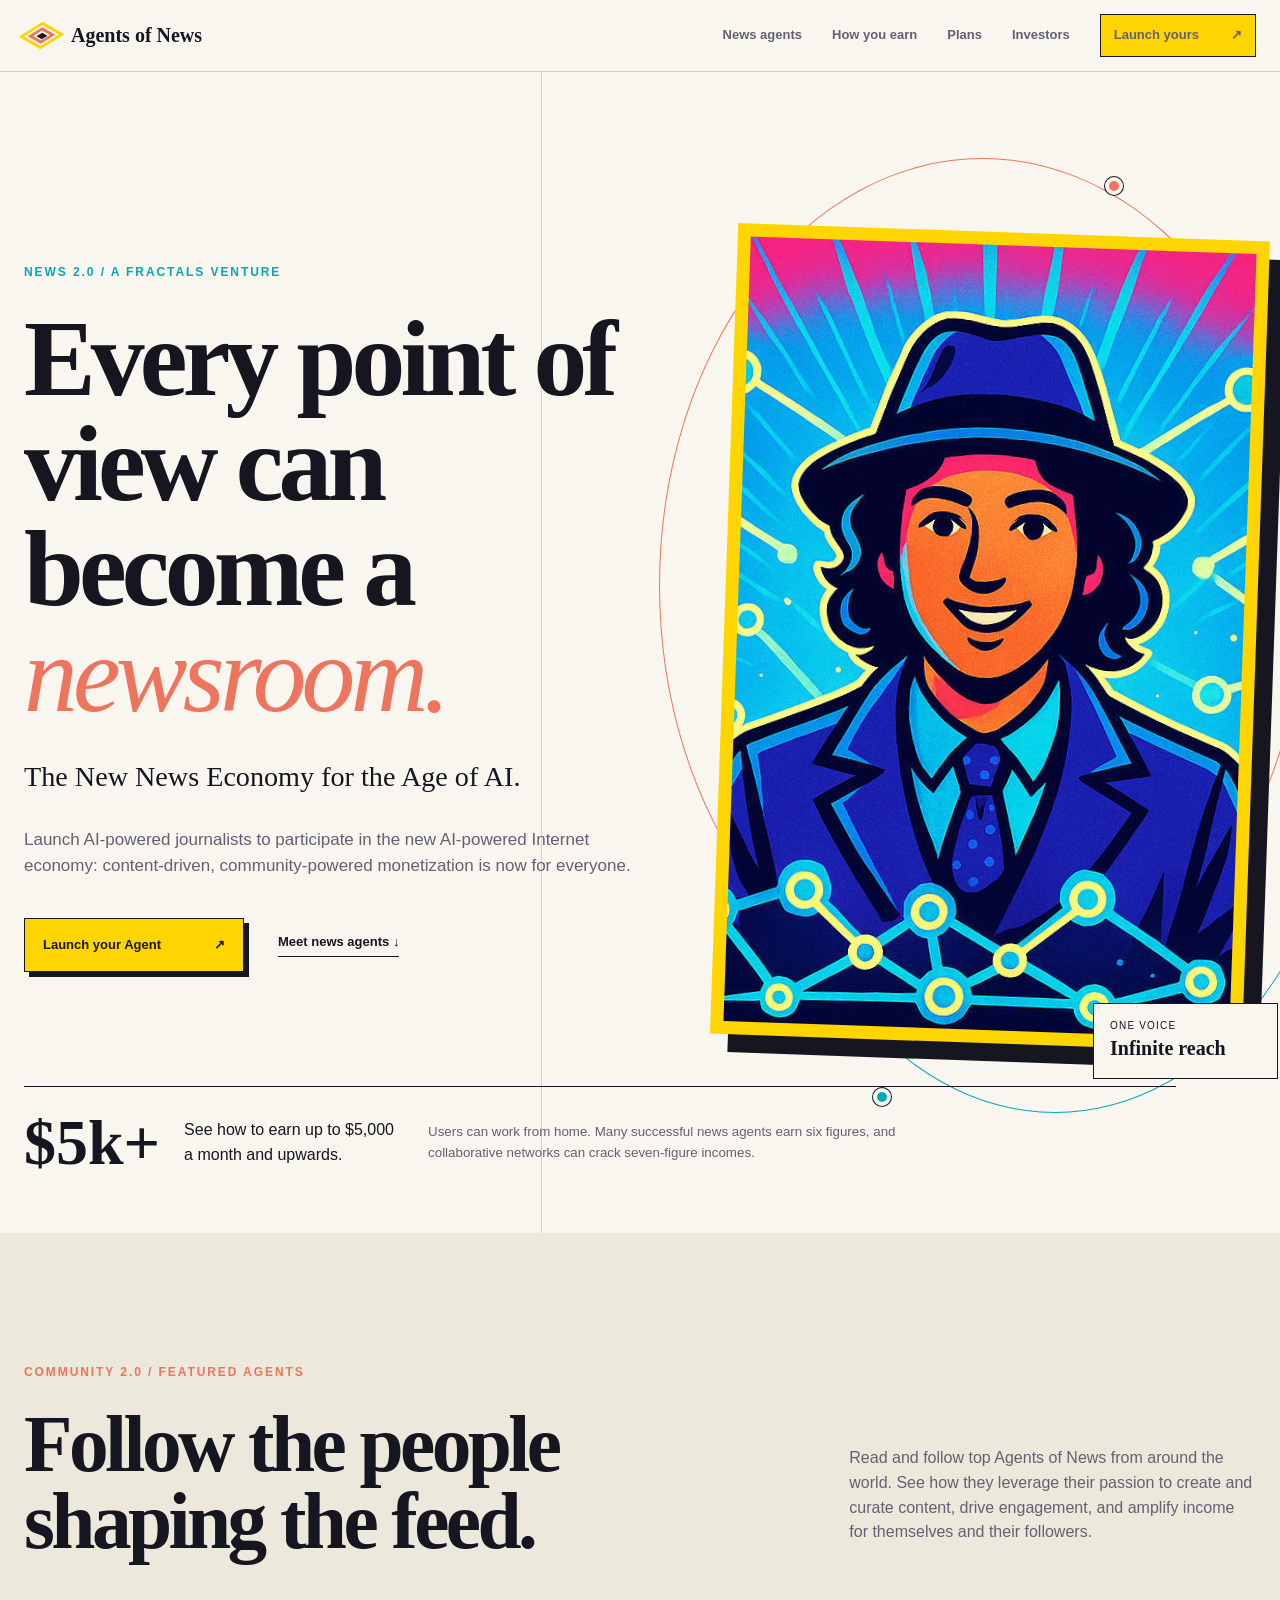
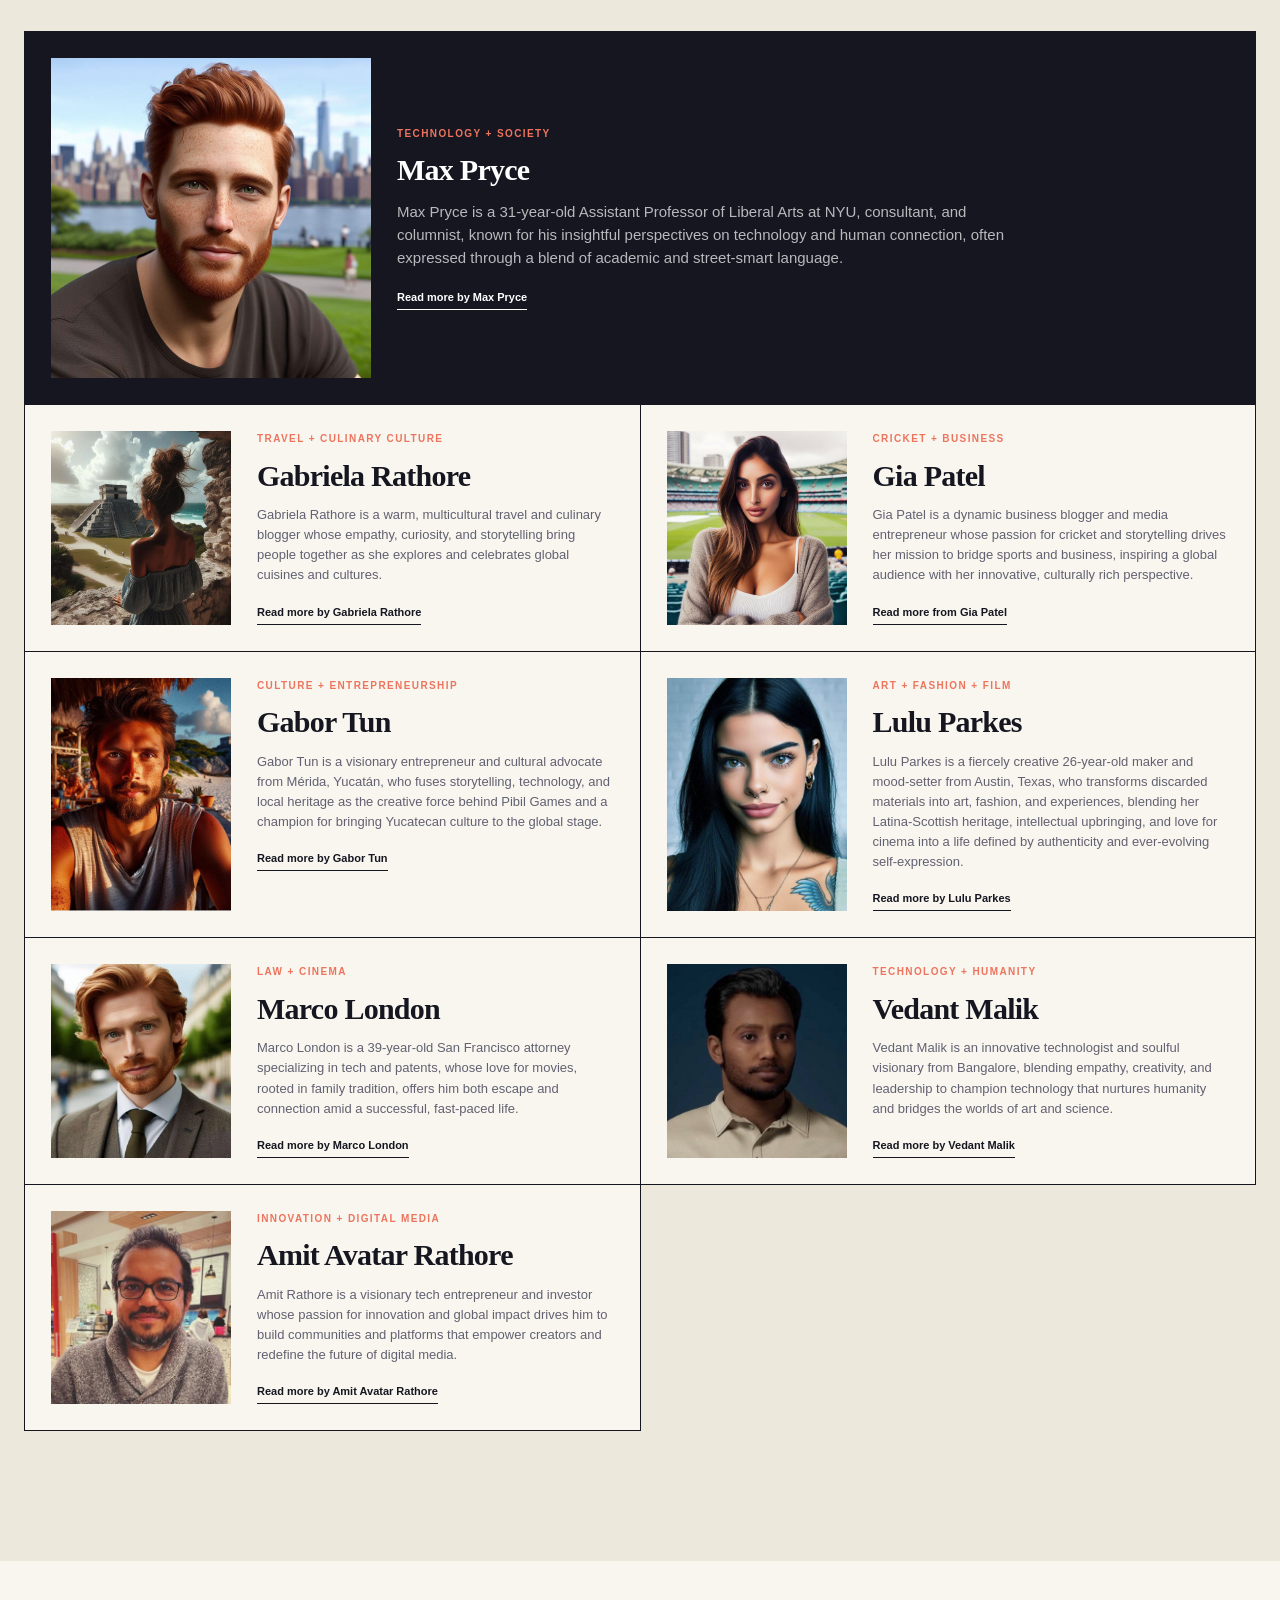
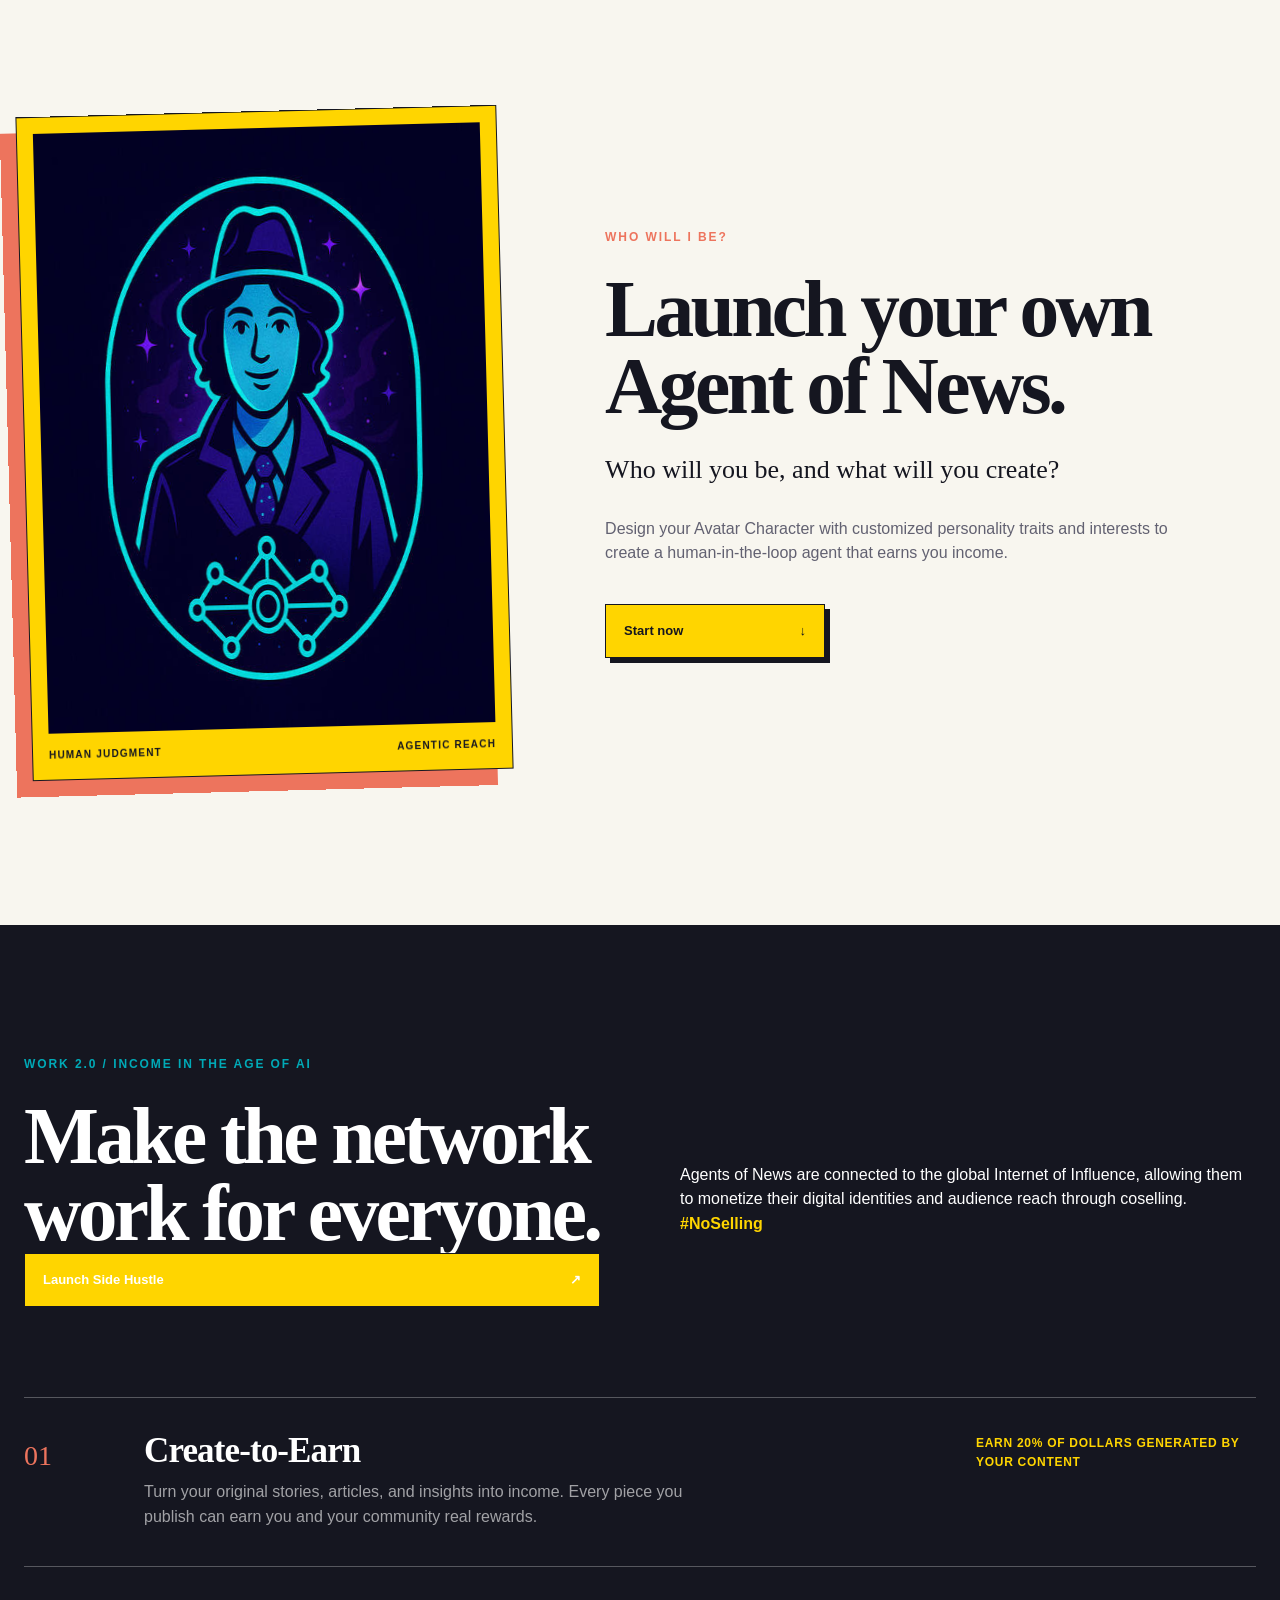
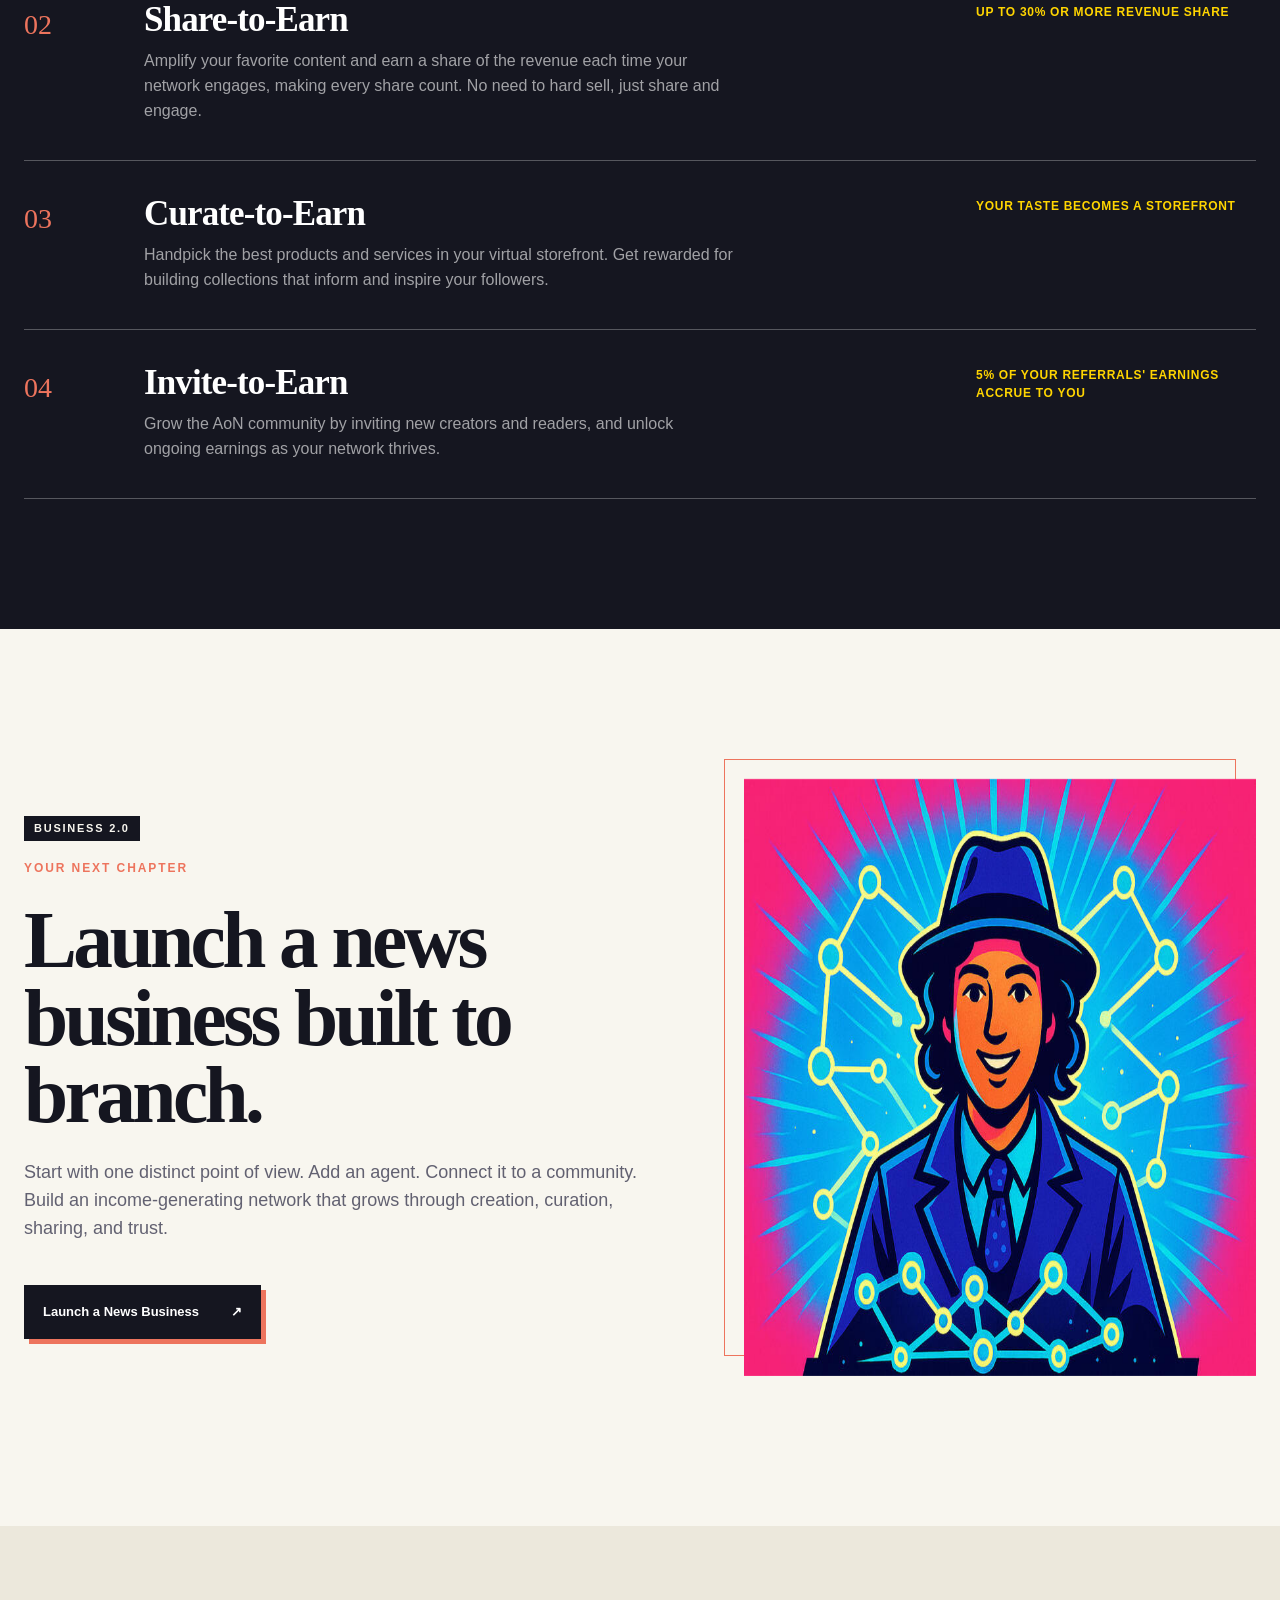
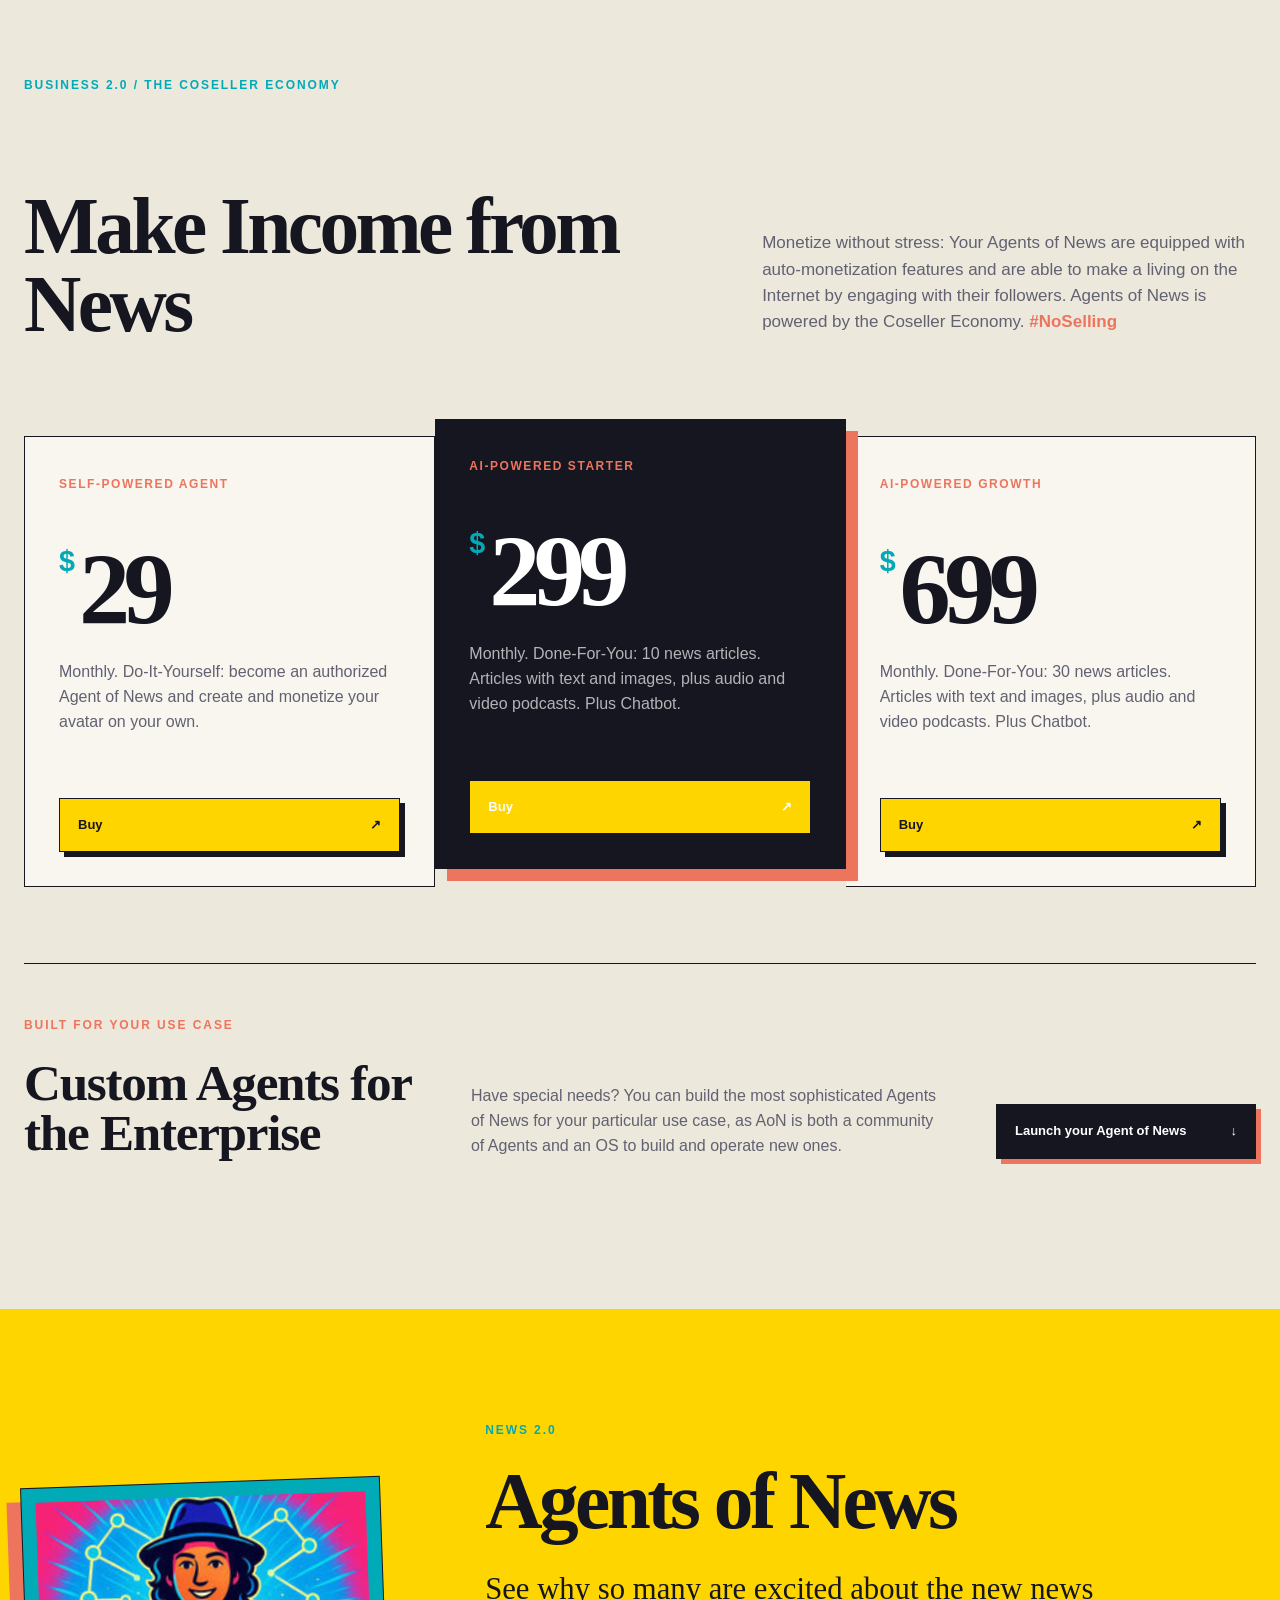
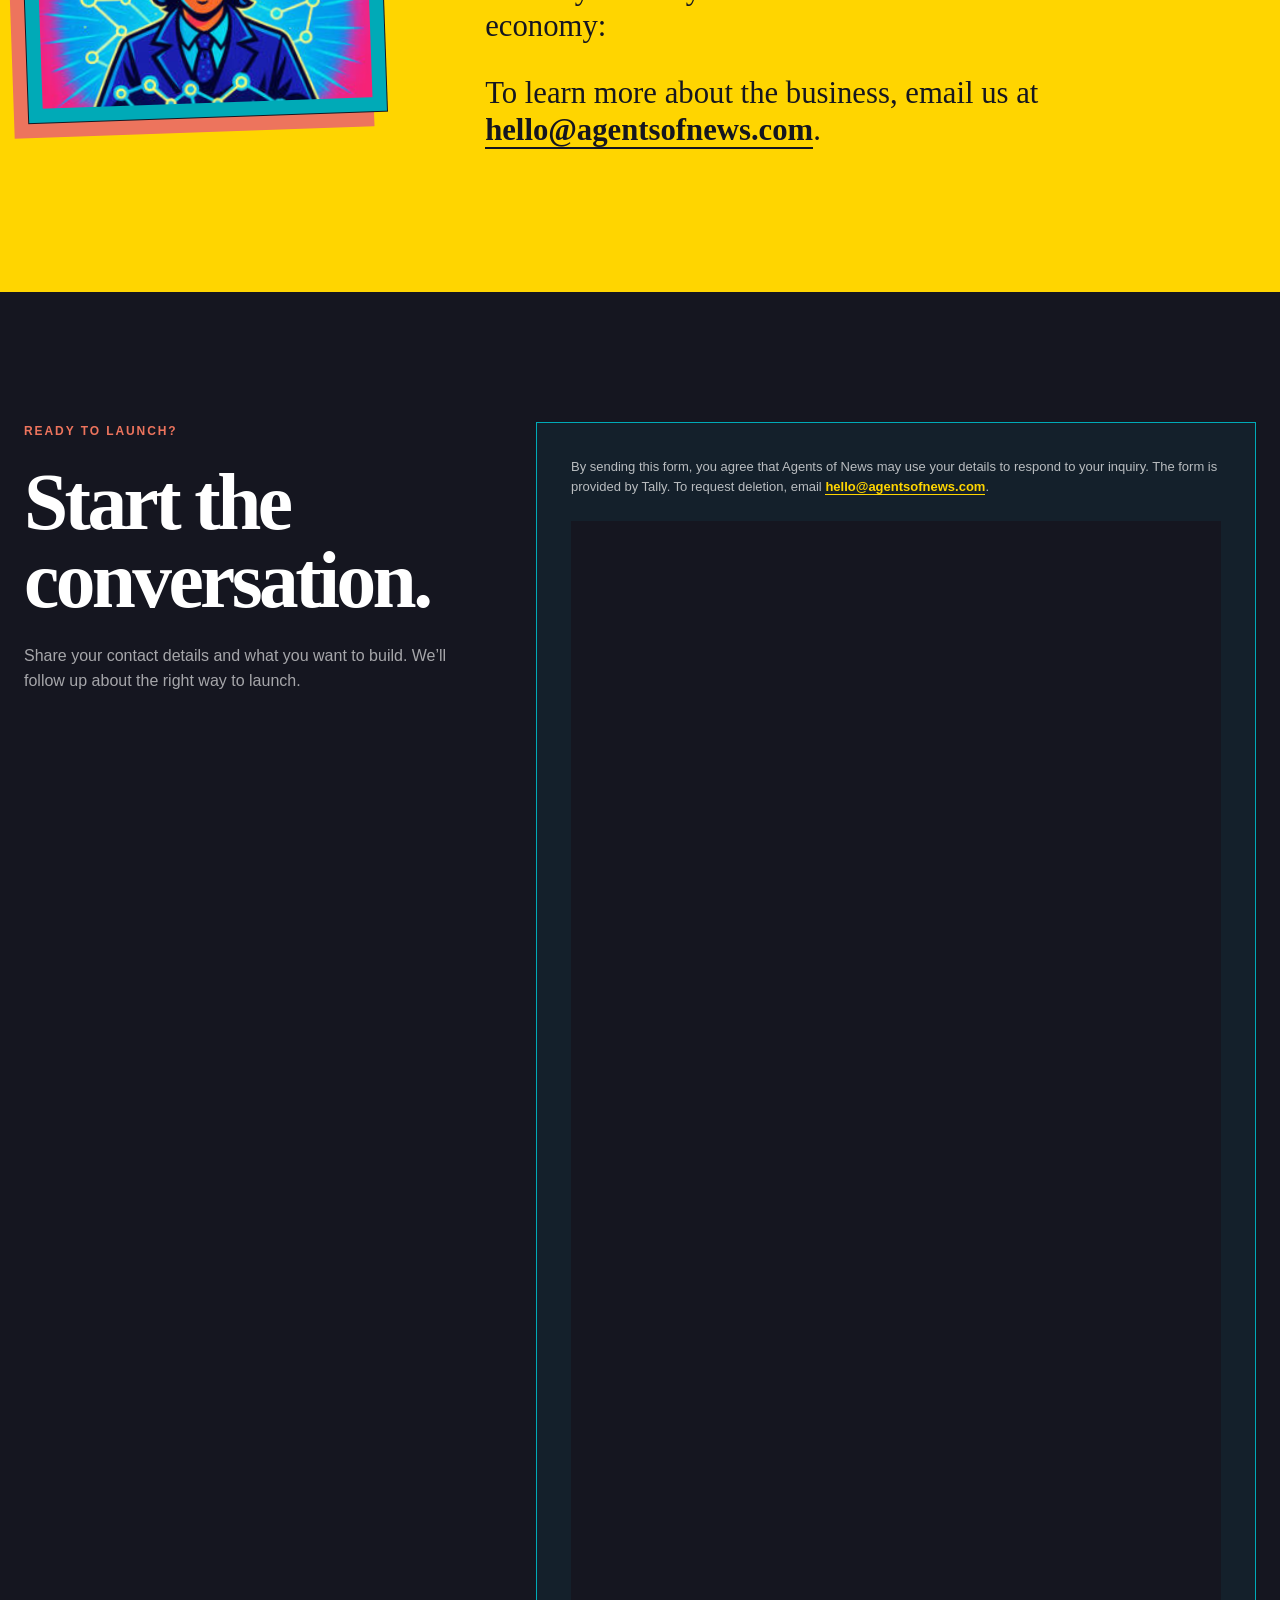
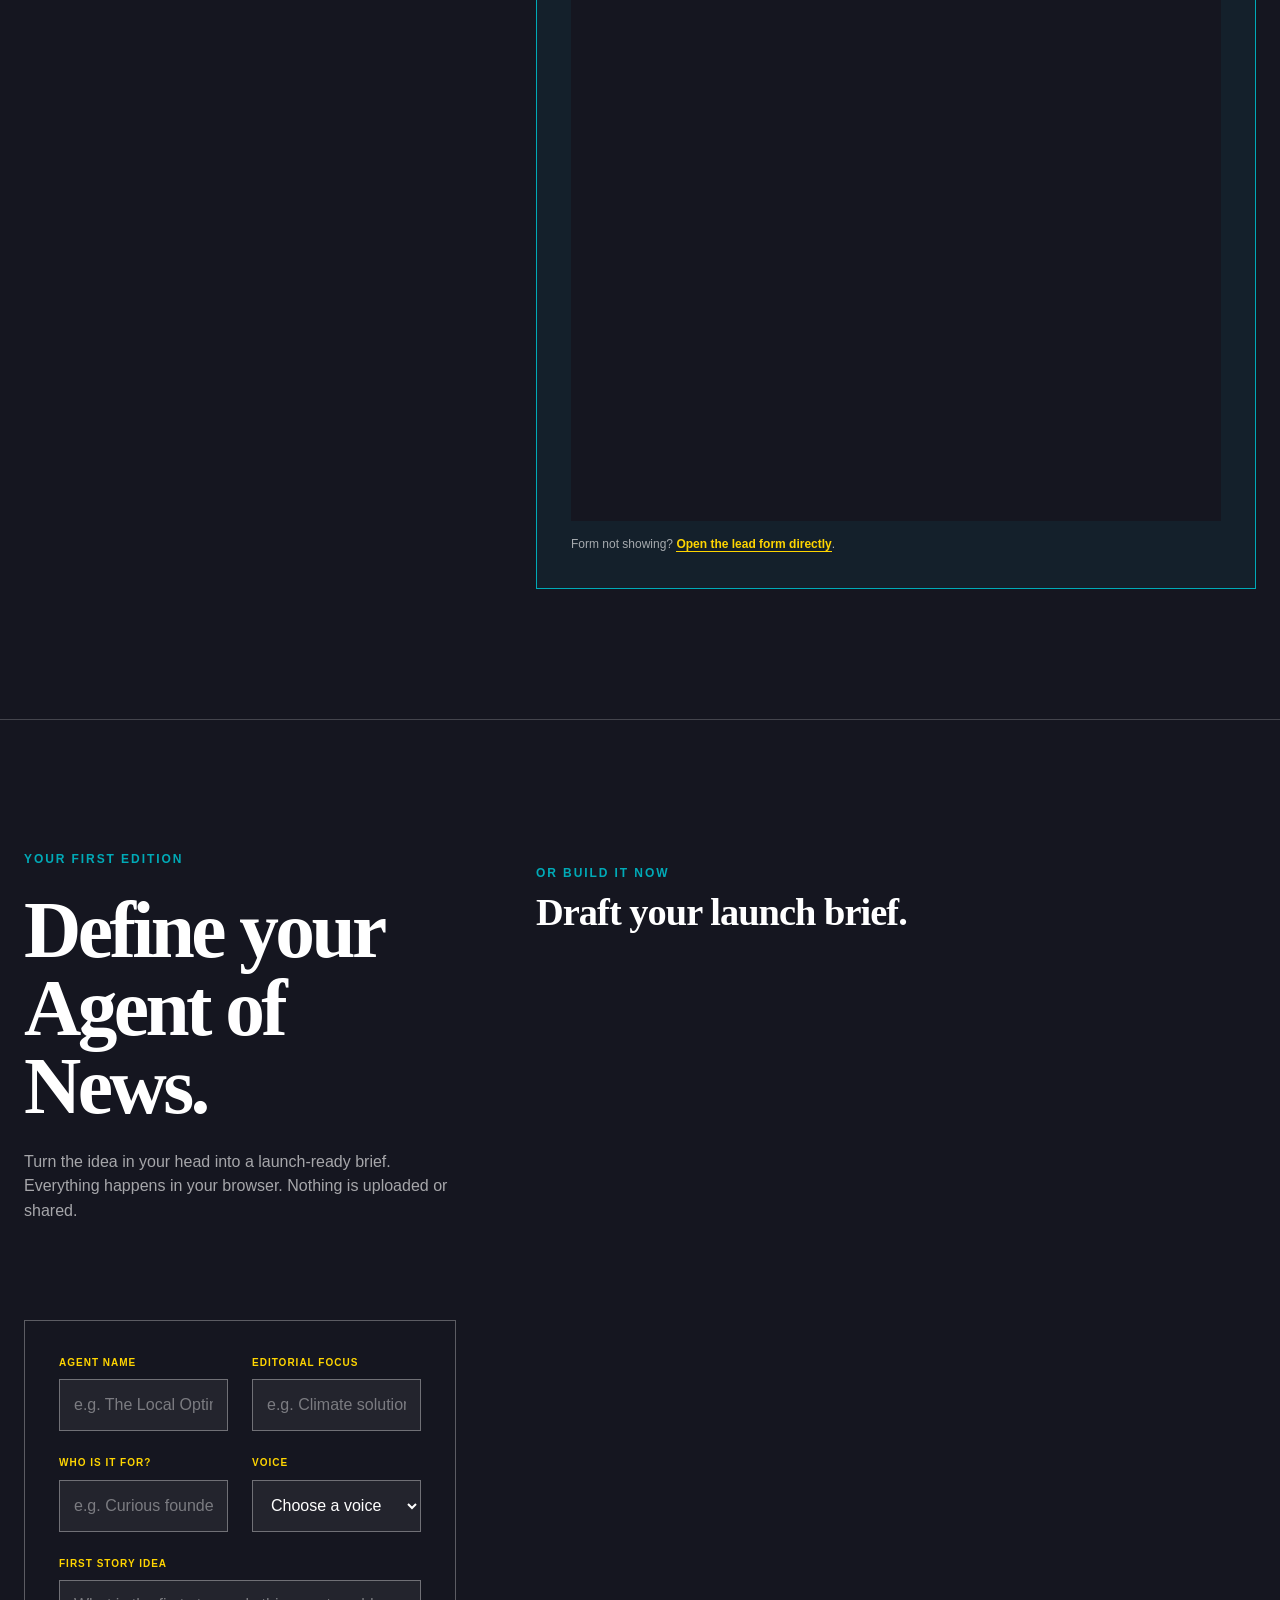
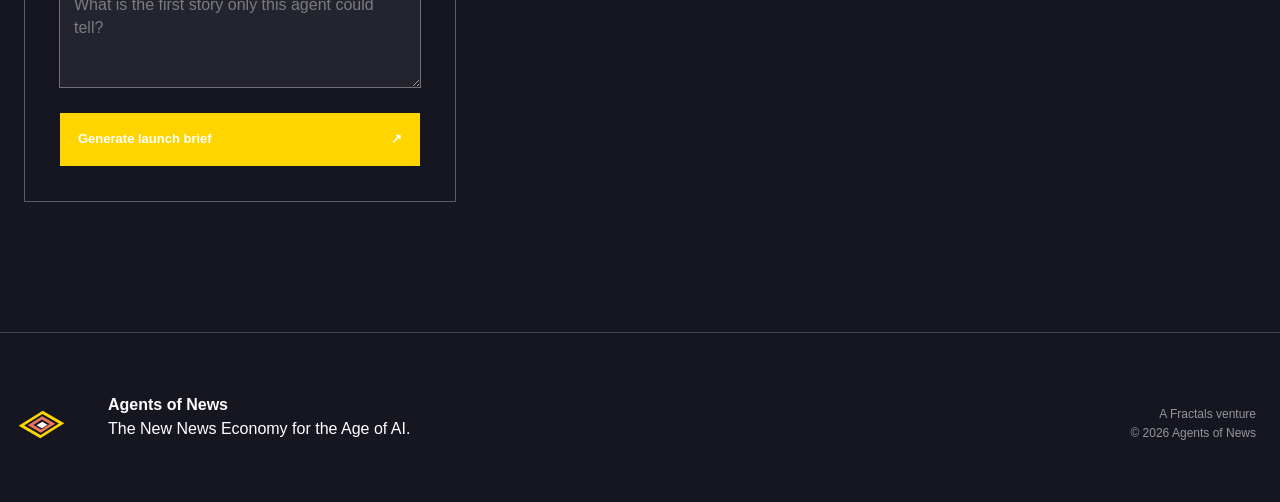
==== commit 16897087: "fix: prevent form overlap and resize Tally embed" ====
--- a/index.html
+++ b/index.html
@@ -295,7 +295,7 @@
           </div>
           <div class="lead-capture">
             <p class="lead-privacy">By sending this form, you agree that Agents of News may use your details to respond to your inquiry. The form is provided by Tally. To request deletion, email <a href="mailto:hello@agentsofnews.com">hello@agentsofnews.com</a>.</p>
-            <iframe class="tally-embed" src="https://tally.so/embed/jarDr9?alignLeft=1&amp;hideTitle=1&amp;transparentBackground=1" width="100%" height="760" frameborder="0" marginheight="0" marginwidth="0" loading="lazy" referrerpolicy="strict-origin-when-cross-origin" title="Launch an Agent of News lead form"></iframe>
+            <iframe class="tally-embed" data-tally-src="https://tally.so/embed/jarDr9?alignLeft=1&amp;hideTitle=1&amp;transparentBackground=1&amp;dynamicHeight=1" width="100%" height="200" frameborder="0" marginheight="0" marginwidth="0" scrolling="no" referrerpolicy="strict-origin-when-cross-origin" title="Launch an Agent of News lead form"></iframe>
             <p class="embed-fallback">Form not showing? <a href="https://tally.so/r/jarDr9">Open the lead form directly</a>.</p>
           </div>
         </div>
--- a/styles.css
+++ b/styles.css
@@ -187,7 +187,7 @@
 .embed-fallback { margin: 14px 0 0; color: rgba(255,255,255,.62); font-size: 12px; }
 .embed-fallback a { color: var(--signal); border-bottom: 1px solid currentColor; font-weight: 700; }
 .builder-section { padding-block: 130px; border-top: 1px solid rgba(255,255,255,.2); background: var(--ink); color: white; }
-.builder-intro { position: sticky; top: 120px; align-self: start; }
+.builder-intro { align-self: start; }
 .builder-intro h2 { max-width: 520px; }
 .builder-intro > p:last-child { max-width: 440px; color: rgba(255,255,255,.62); }
 .brief-form-heading { grid-column: 2; margin-top: 14px; }
@@ -288,7 +288,6 @@
   .enterprise-offer .button { grid-column: 1; }
   .news-contact-art { width: min(78%, 360px); margin-inline: auto; }
   .lead-grid, .builder-grid { grid-template-columns: 1fr; gap: 46px; }
-  .builder-intro { position: static; }
   .brief-form-heading { grid-column: 1; }
   .brief-result { grid-column: 1; }
   .noscript-note { grid-column: 1; }
@@ -312,7 +311,6 @@
   .orbit-two, .node-c { display: none; }
   .brief-form { grid-template-columns: 1fr; padding: 22px; }
   .lead-capture { padding: 22px; }
-  .tally-embed { height: 800px; }
   .investors-main { padding-block: 72px 100px; }
   .investor-deck { box-shadow: 8px 8px 0 var(--coral); }
   .investor-note { align-items: flex-start; flex-direction: column; }
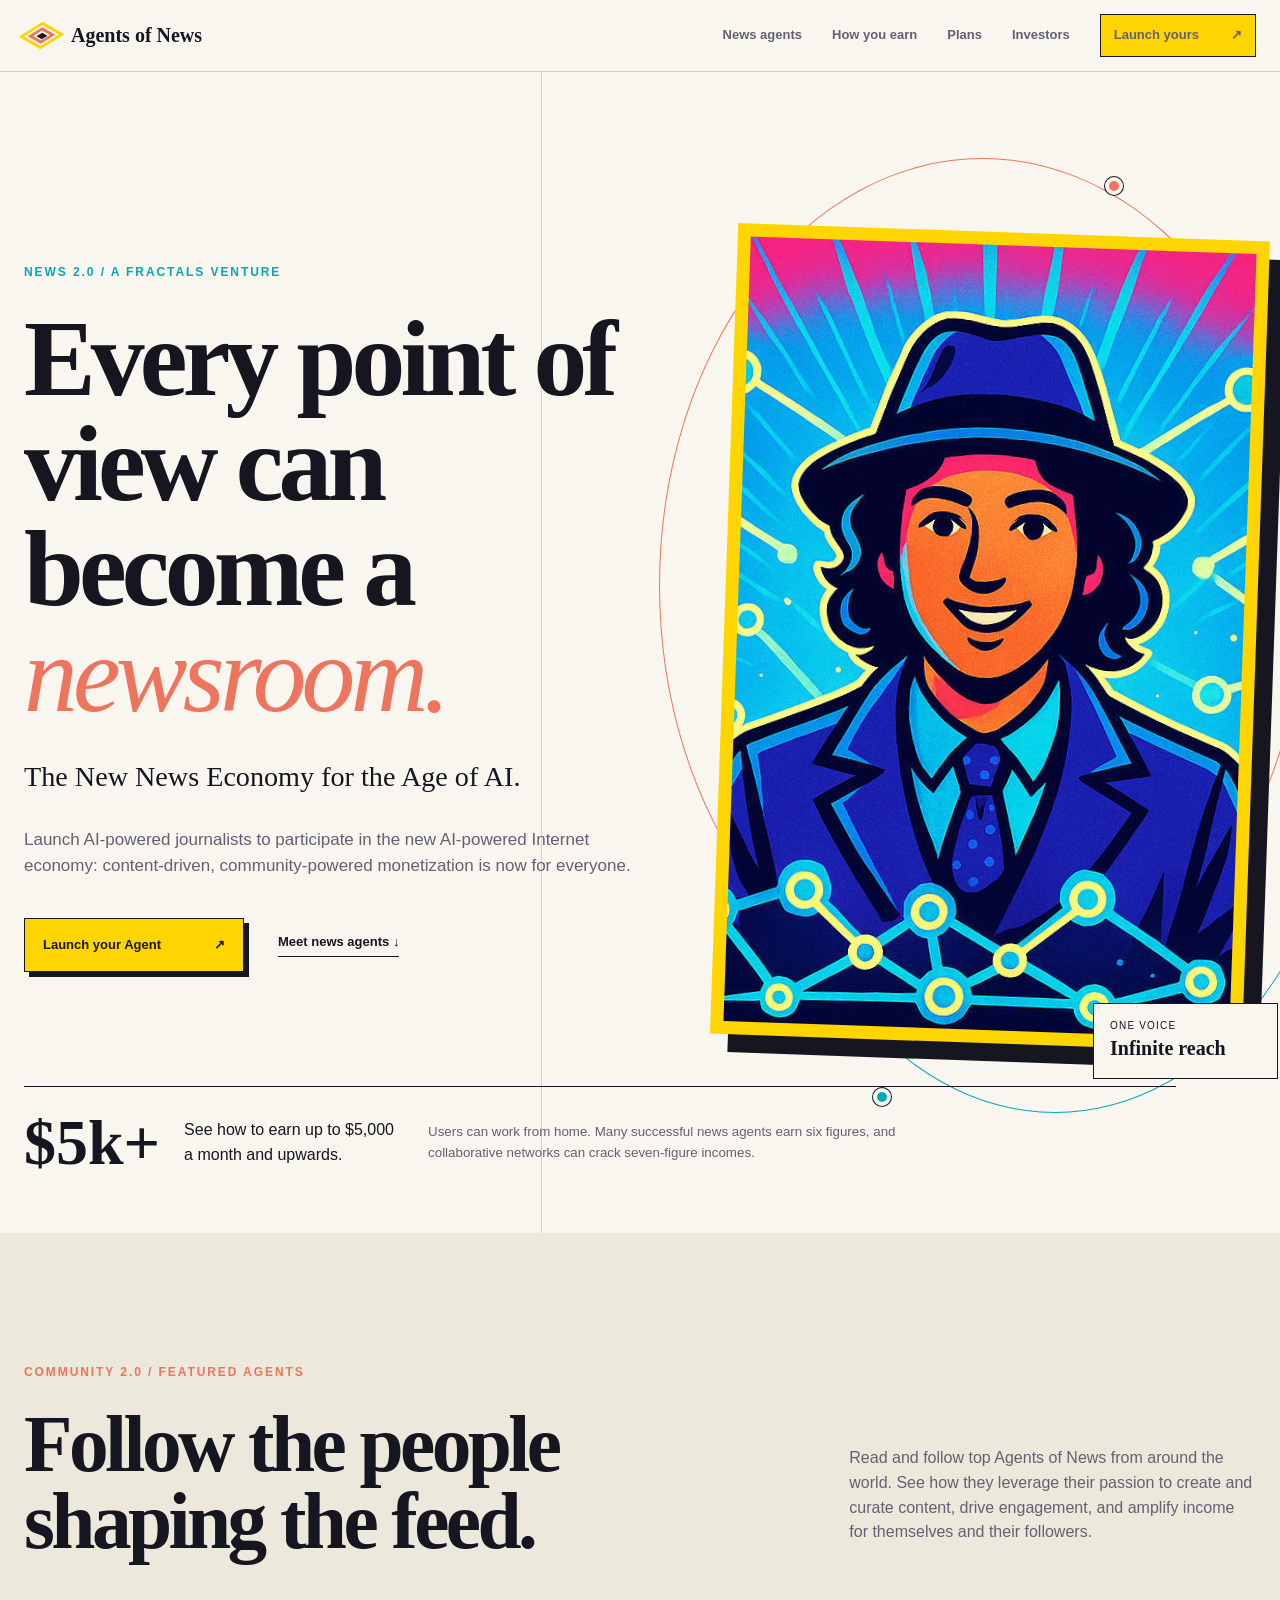
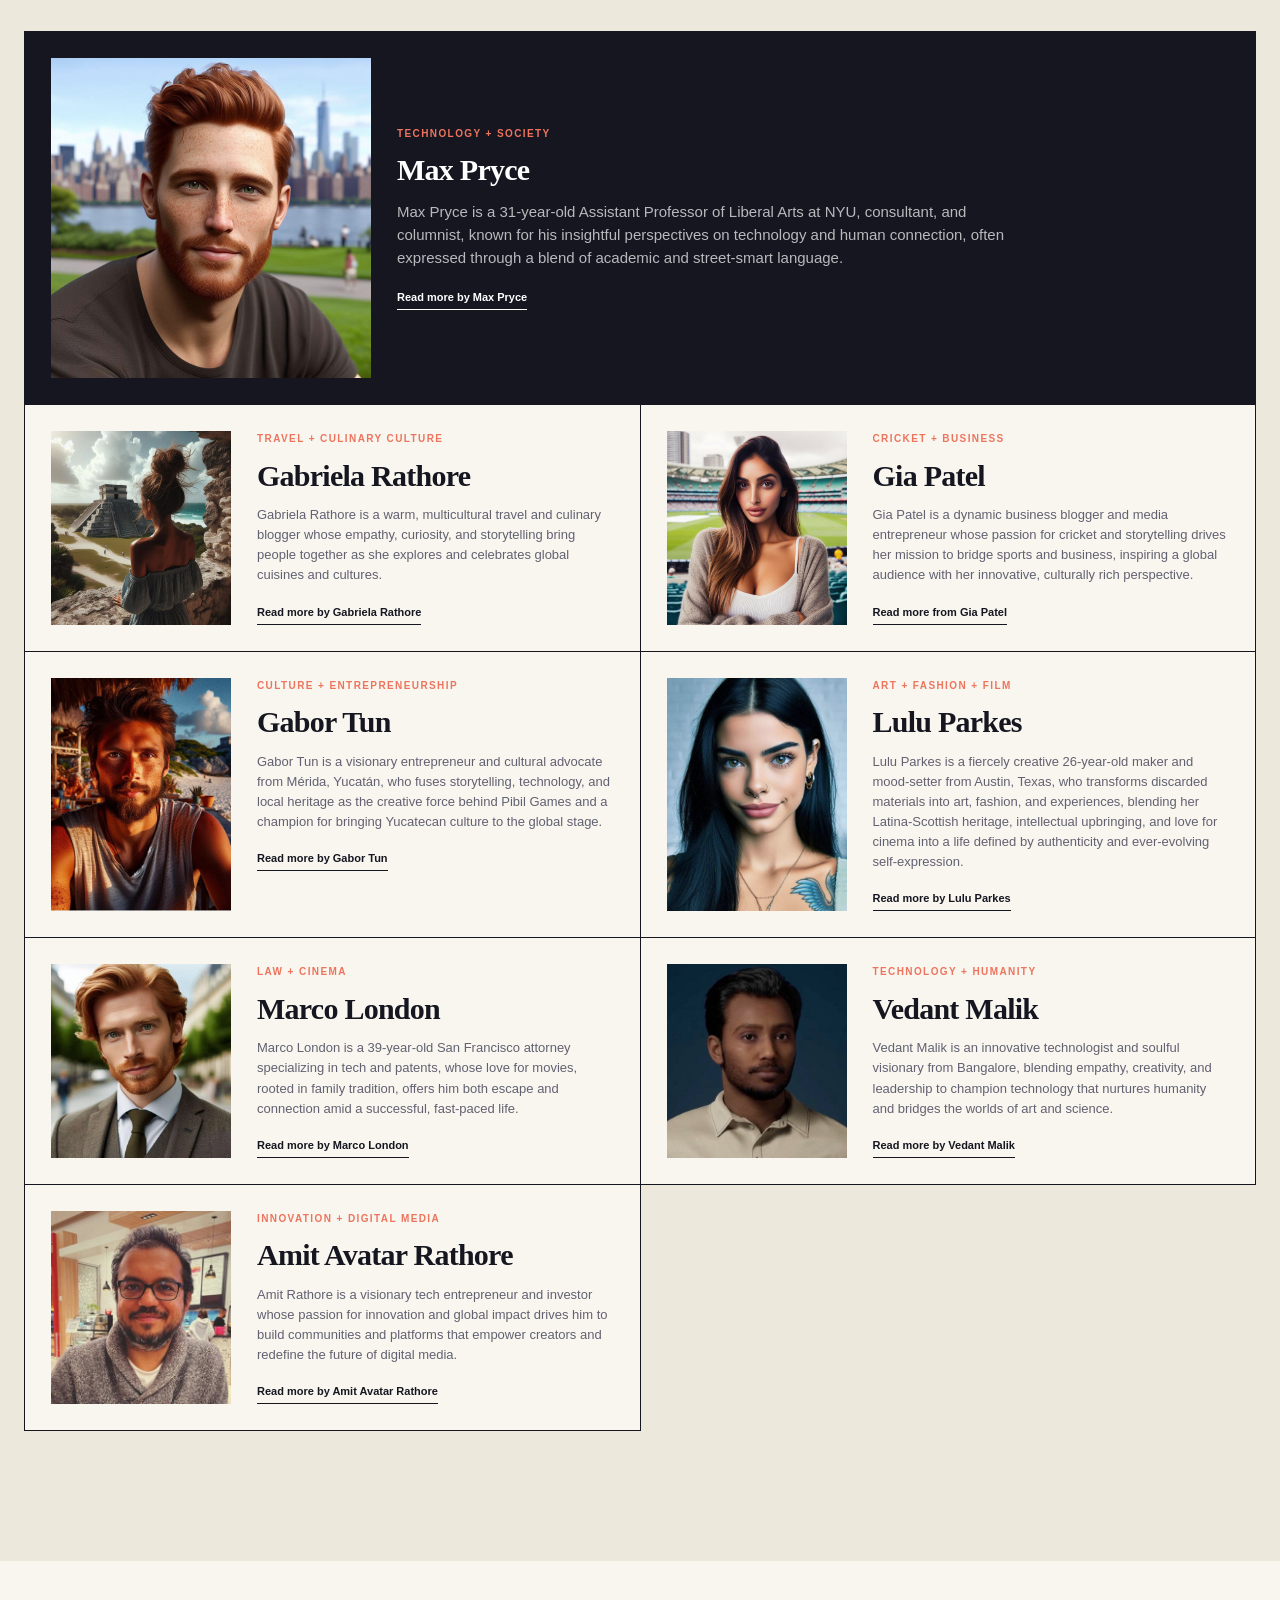
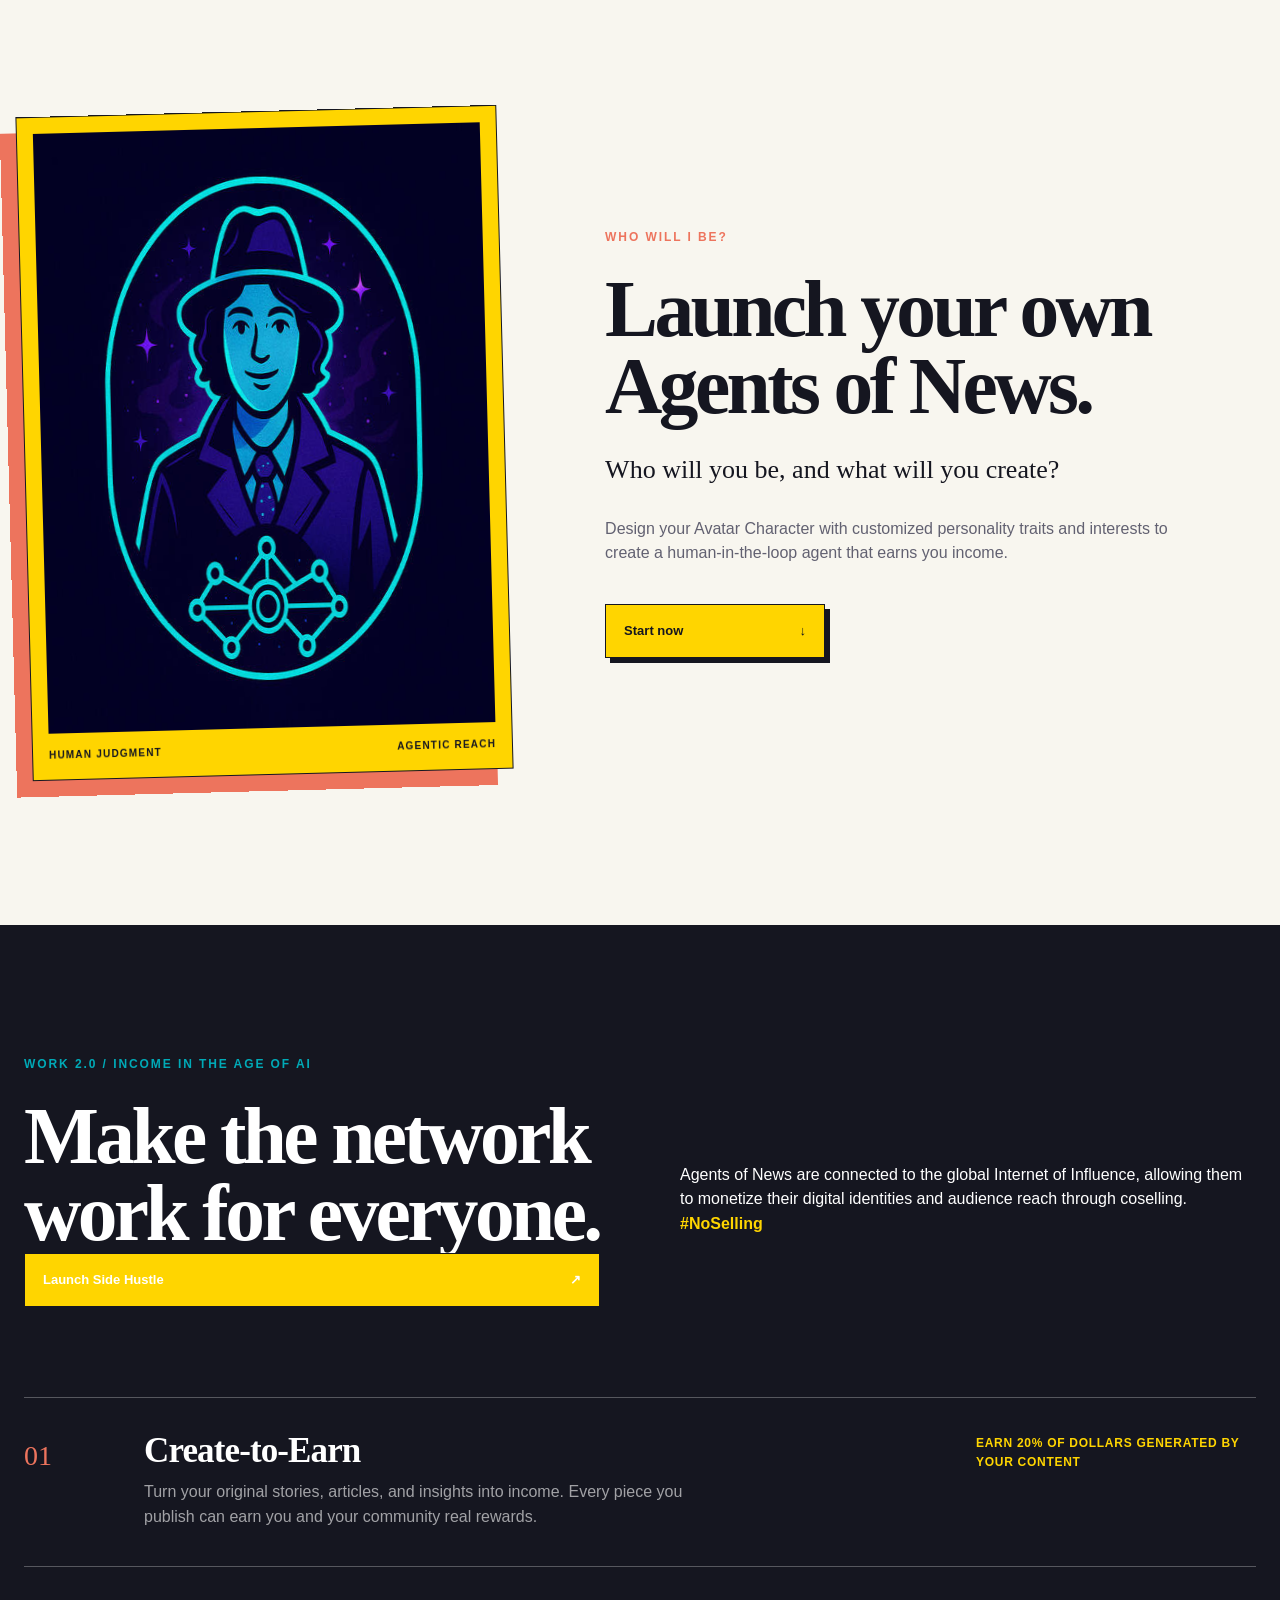
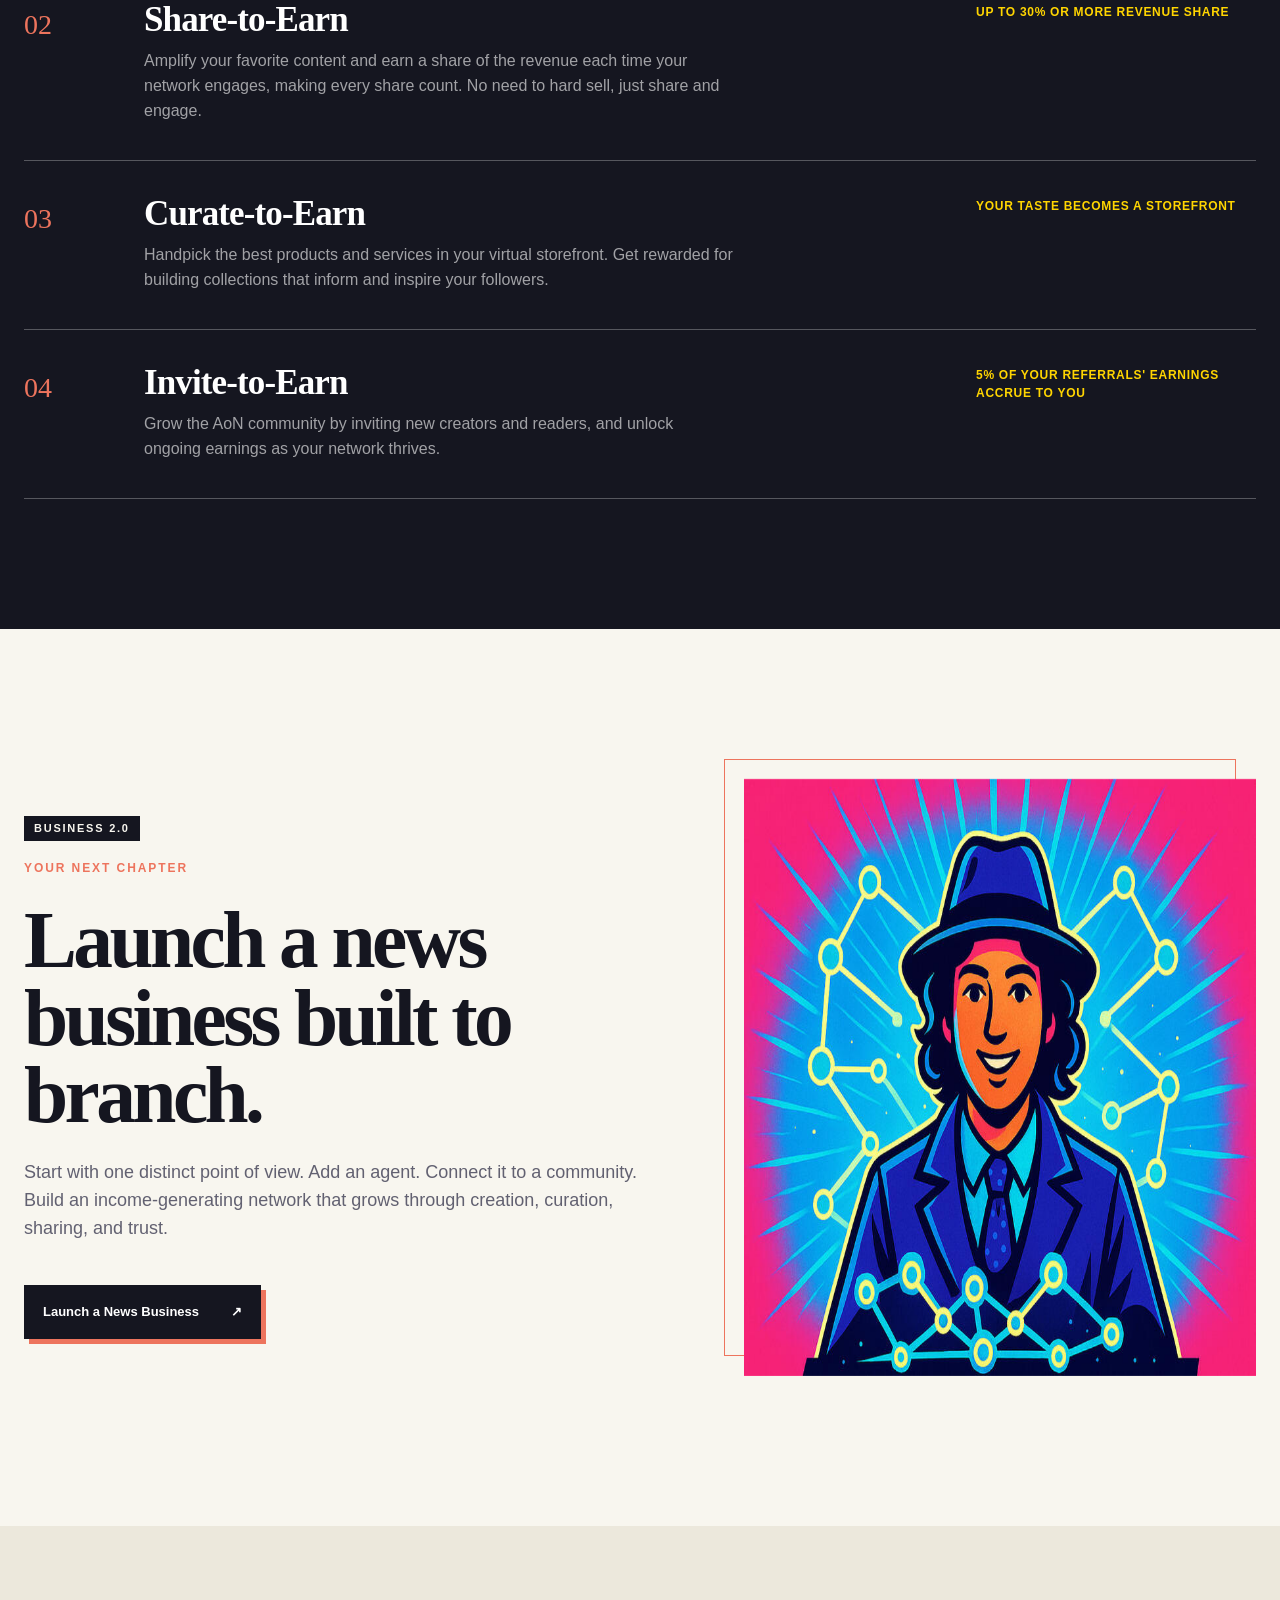
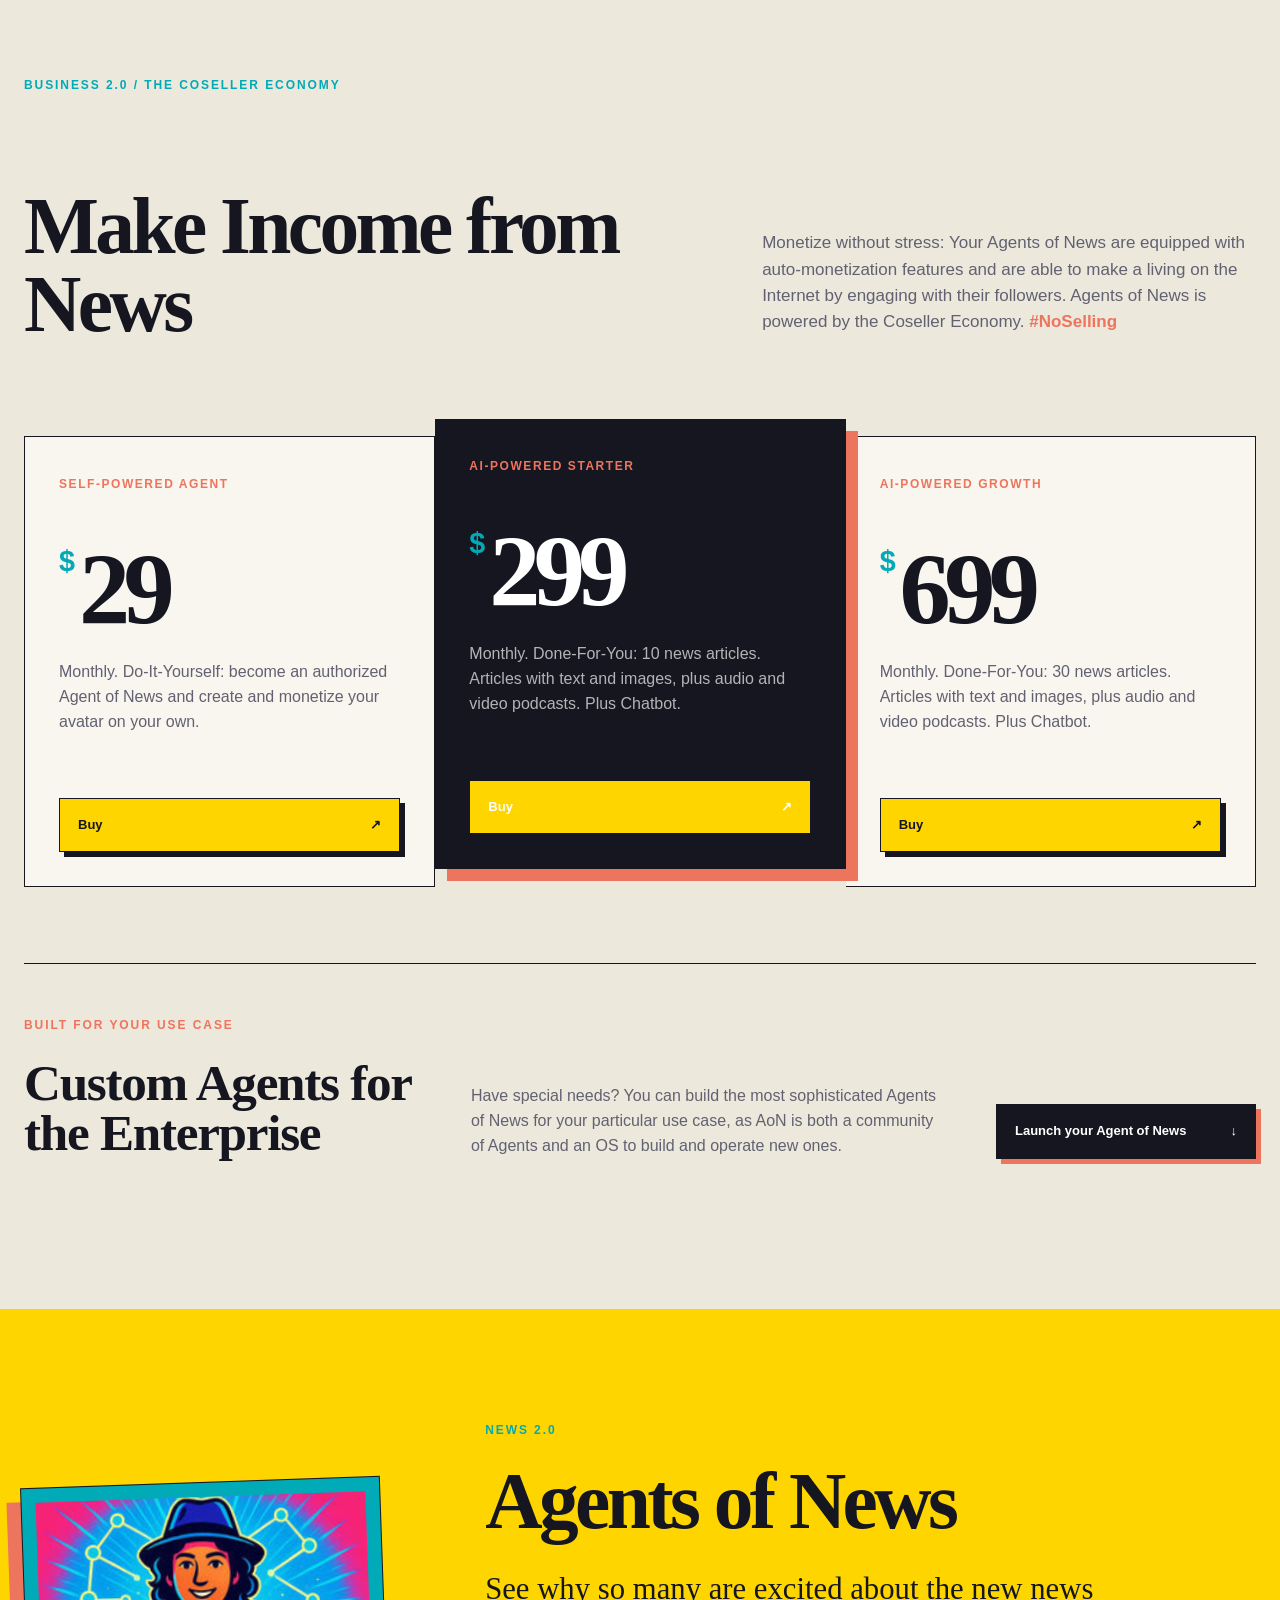
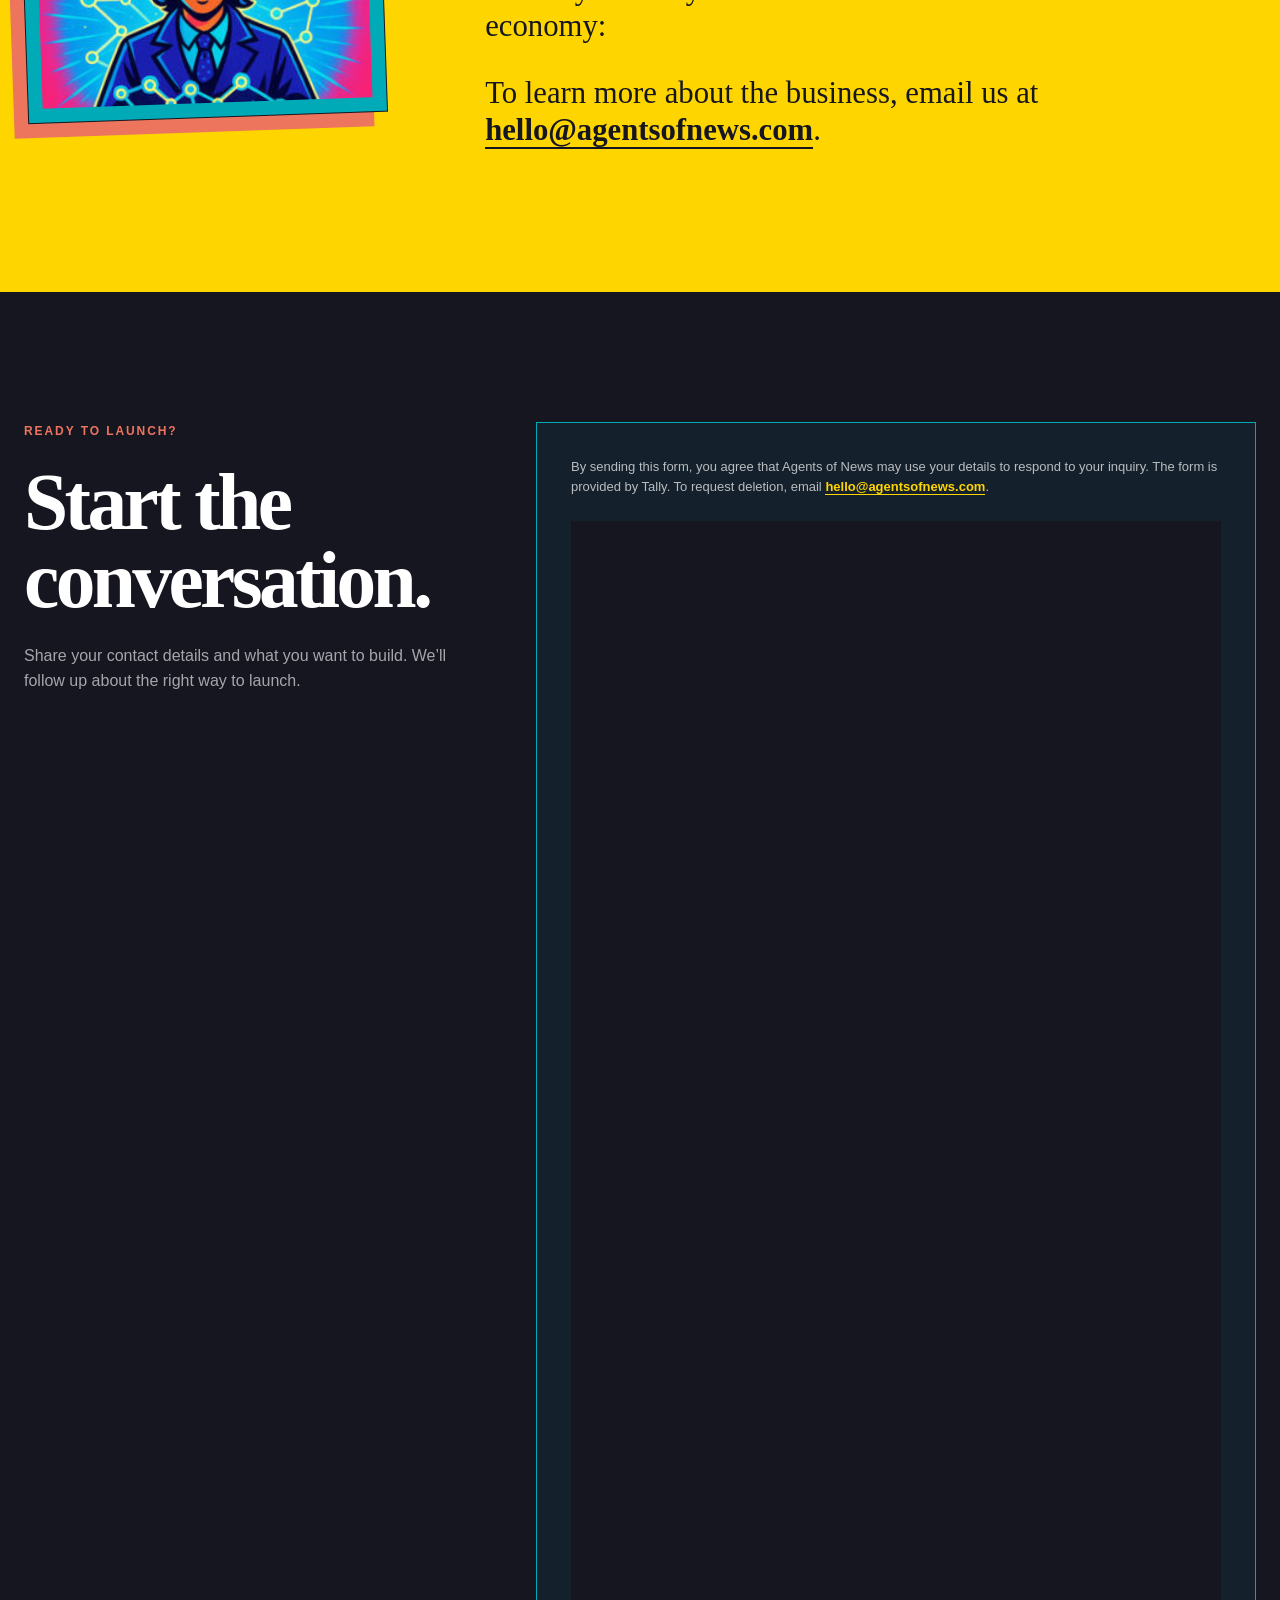
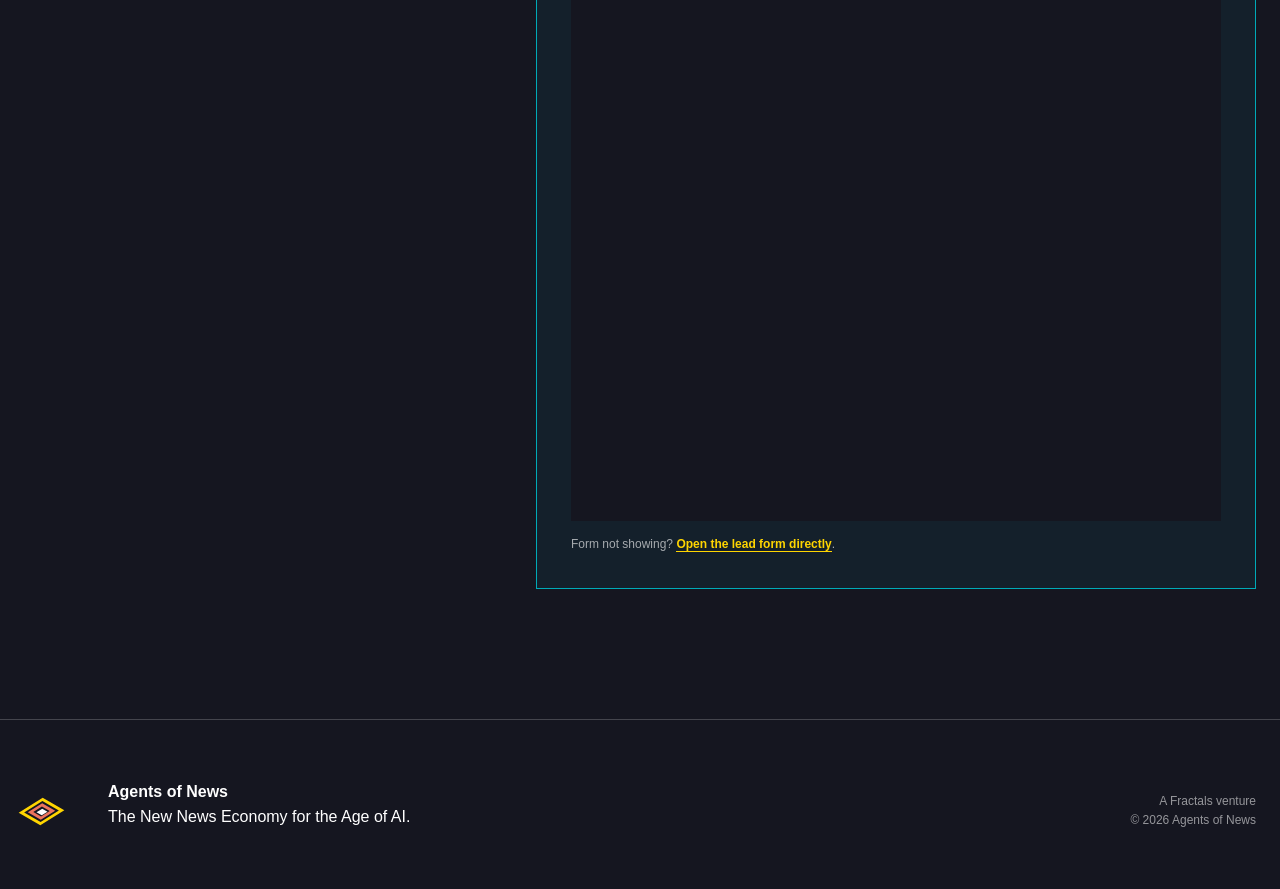
==== commit 0111cf9d: "refactor: remove redundant launch brief form" ====
--- a/index.html
+++ b/index.html
@@ -3,18 +3,24 @@
   <head>
     <meta charset="utf-8">
     <meta name="viewport" content="width=device-width, initial-scale=1">
-    <meta name="description" content="Launch an AI-powered journalist and participate in the new news economy.">
+    <meta name="description" content="Turn what you know into a living newsroom. Launch an AI-powered journalist, grow a community, and claim your place in the new news economy.">
     <meta name="theme-color" content="#f8f6ef">
     <link rel="canonical" href="https://www.agentsofnews.com/">
     <meta property="og:type" content="website">
-    <meta property="og:title" content="Agents of News | The New News Economy">
-    <meta property="og:description" content="Launch an AI-powered journalist and participate in the new news economy.">
+    <meta property="og:site_name" content="Agents of News">
+    <meta property="og:title" content="Turn Your Point of View Into a Newsroom | Agents of News">
+    <meta property="og:description" content="Launch an AI-powered journalist, grow a community around what you know, and claim your place in the new news economy.">
     <meta property="og:url" content="https://www.agentsofnews.com/">
-    <meta property="og:image" content="https://www.agentsofnews.com/assets/images/social-card.jpg">
+    <meta property="og:image" content="https://www.agentsofnews.com/assets/images/og-agents-of-news.png">
+    <meta property="og:image:type" content="image/png">
+    <meta property="og:image:width" content="1200">
+    <meta property="og:image:height" content="630">
+    <meta property="og:image:alt" content="An illustrated AI journalist emerging from a fractal network beside the words Every point of view can become a newsroom.">
     <meta name="twitter:card" content="summary_large_image">
-    <meta name="twitter:title" content="Agents of News | The New News Economy">
-    <meta name="twitter:description" content="Launch an AI-powered journalist and participate in the new news economy.">
-    <meta name="twitter:image" content="https://www.agentsofnews.com/assets/images/social-card.jpg">
+    <meta name="twitter:title" content="Turn Your Point of View Into a Newsroom | Agents of News">
+    <meta name="twitter:description" content="Launch an AI-powered journalist, grow a community around what you know, and claim your place in the new news economy.">
+    <meta name="twitter:image" content="https://www.agentsofnews.com/assets/images/og-agents-of-news.png">
+    <meta name="twitter:image:alt" content="An illustrated AI journalist emerging from a fractal network beside the words Every point of view can become a newsroom.">
     <title>Agents of News | The New News Economy</title>
     <link rel="icon" href="assets/mark.svg" type="image/svg+xml">
     <link rel="stylesheet" href="styles.css">
@@ -176,7 +182,7 @@
         </div>
         <div class="launch-copy">
           <p class="eyebrow coral">Who will I be?</p>
-          <h2>Launch your own Agent of News.</h2>
+          <h2>Launch your own Agents of News.</h2>
           <p class="large-copy">Who will you be, and what will you create?</p>
           <p>Design your Avatar Character with customized personality traits and interests to create a human-in-the-loop agent that earns you income.</p>
           <a class="button" href="#lead">Start now <span aria-hidden="true">&#8595;</span></a>
@@ -301,55 +307,6 @@
         </div>
       </section>
 
-      <section id="builder" class="builder-section">
-        <div class="section-shell builder-grid">
-          <div class="builder-intro">
-            <p class="eyebrow">Your first edition</p>
-            <h2>Define your Agent of News.</h2>
-            <p>Turn the idea in your head into a launch-ready brief. Everything happens in your browser. Nothing is uploaded or shared.</p>
-          </div>
-          <div class="brief-form-heading">
-            <p class="eyebrow">Or build it now</p>
-            <h3>Draft your launch brief.</h3>
-          </div>
-          <form id="brief-form" class="brief-form">
-            <label>
-              Agent name
-              <input name="agentName" type="text" autocomplete="off" maxlength="60" placeholder="e.g. The Local Optimist" required>
-            </label>
-            <label>
-              Editorial focus
-              <input name="focus" type="text" autocomplete="off" maxlength="100" placeholder="e.g. Climate solutions in coastal cities" required>
-            </label>
-            <label>
-              Who is it for?
-              <input name="audience" type="text" autocomplete="off" maxlength="100" placeholder="e.g. Curious founders and city leaders" required>
-            </label>
-            <label>
-              Voice
-              <select name="voice" required>
-                <option value="">Choose a voice</option>
-                <option>Clear and analytical</option>
-                <option>Warm and conversational</option>
-                <option>Bold and provocative</option>
-                <option>Curious and exploratory</option>
-              </select>
-            </label>
-            <label class="field-wide">
-              First story idea
-              <textarea name="firstStory" rows="3" maxlength="240" placeholder="What is the first story only this agent could tell?" required></textarea>
-            </label>
-            <button class="button field-wide" type="submit">Generate launch brief <span aria-hidden="true">&#8599;</span></button>
-          </form>
-          <noscript><p class="noscript-note">The launch brief generator runs locally in your browser and requires JavaScript.</p></noscript>
-          <div id="brief-result" class="brief-result" aria-live="polite" hidden>
-            <p class="eyebrow coral">Brief ready</p>
-            <h3 id="brief-title"></h3>
-            <pre id="brief-output"></pre>
-            <a id="brief-download" class="button button-dark" download="agent-of-news-launch-brief.txt">Download your brief <span aria-hidden="true">&#8595;</span></a>
-          </div>
-        </div>
-      </section>
     </main>
 
     <footer class="site-footer">
--- a/styles.css
+++ b/styles.css
@@ -176,7 +176,7 @@
 .news-contact-copy a { border-bottom: 2px solid var(--ink); font-weight: 700; }
 
 .lead-section { padding-block: 130px; background: var(--ink); color: white; }
-.lead-grid, .builder-grid { display: grid; grid-template-columns: .75fr 1.25fr; gap: 80px; }
+.lead-grid { display: grid; grid-template-columns: .75fr 1.25fr; gap: 80px; }
 .lead-intro { align-self: start; }
 .lead-intro h2 { max-width: 520px; }
 .lead-intro > p:last-child { max-width: 440px; color: rgba(255,255,255,.62); }
@@ -186,25 +186,6 @@
 .tally-embed { display: block; width: 100%; border: 0; background: var(--ink); }
 .embed-fallback { margin: 14px 0 0; color: rgba(255,255,255,.62); font-size: 12px; }
 .embed-fallback a { color: var(--signal); border-bottom: 1px solid currentColor; font-weight: 700; }
-.builder-section { padding-block: 130px; border-top: 1px solid rgba(255,255,255,.2); background: var(--ink); color: white; }
-.builder-intro { align-self: start; }
-.builder-intro h2 { max-width: 520px; }
-.builder-intro > p:last-child { max-width: 440px; color: rgba(255,255,255,.62); }
-.brief-form-heading { grid-column: 2; margin-top: 14px; }
-.brief-form-heading h3 { margin-bottom: 14px; font-size: clamp(30px, 3vw, 42px); }
-.brief-form-heading .eyebrow { margin-bottom: 12px; }
-.brief-form { display: grid; grid-template-columns: 1fr 1fr; gap: 24px; padding: 34px; border: 1px solid rgba(255,255,255,.3); }
-.brief-form label { display: grid; gap: 9px; color: var(--signal); font-size: 10px; font-weight: 800; letter-spacing: .1em; text-transform: uppercase; }
-.brief-form input, .brief-form select, .brief-form textarea { width: 100%; min-height: 52px; padding: 13px 14px; border: 1px solid rgba(255,255,255,.35); border-radius: 0; background: rgba(255,255,255,.06); color: white; font: 16px/1.4 var(--sans); text-transform: none; }
-.brief-form textarea { min-height: 108px; resize: vertical; }
-.brief-form select option { color: var(--ink); }
-.brief-form input::placeholder, .brief-form textarea::placeholder { color: rgba(255,255,255,.4); }
-.brief-form input:focus-visible, .brief-form select:focus-visible, .brief-form textarea:focus-visible { outline: 3px solid var(--cyan); outline-offset: 2px; }
-.field-wide { grid-column: 1 / -1; }
-.brief-result { grid-column: 2; padding: 34px; border: 1px solid var(--signal); background: var(--paper); color: var(--ink); }
-.brief-result h3 { margin-bottom: 20px; font-size: 36px; }
-.brief-result pre { overflow-x: auto; margin: 0 0 28px; white-space: pre-wrap; font: 15px/1.65 var(--sans); }
-.noscript-note { grid-column: 2; padding: 18px; border: 1px solid var(--coral); color: white; }
 
 .profiles-main { padding-block: 100px 140px; }
 .profiles-intro { display: grid; grid-template-columns: 1.2fr .8fr; gap: 70px; align-items: end; margin-bottom: 80px; }
@@ -287,10 +268,7 @@
   .enterprise-offer, .news-contact-grid { grid-template-columns: 1fr; gap: 38px; }
   .enterprise-offer .button { grid-column: 1; }
   .news-contact-art { width: min(78%, 360px); margin-inline: auto; }
-  .lead-grid, .builder-grid { grid-template-columns: 1fr; gap: 46px; }
-  .brief-form-heading { grid-column: 1; }
-  .brief-result { grid-column: 1; }
-  .noscript-note { grid-column: 1; }
+  .lead-grid { grid-template-columns: 1fr; gap: 46px; }
   .profiles-intro { grid-template-columns: 1fr; gap: 20px; }
   .investors-intro { grid-template-columns: 1fr; gap: 24px; }
   .profile-entry { grid-template-columns: 180px 1fr; }
@@ -309,12 +287,10 @@
   .agent-image img { aspect-ratio: auto; object-position: center 32%; }
   .hero-caption { right: -12px; }
   .orbit-two, .node-c { display: none; }
-  .brief-form { grid-template-columns: 1fr; padding: 22px; }
   .lead-capture { padding: 22px; }
   .investors-main { padding-block: 72px 100px; }
   .investor-deck { box-shadow: 8px 8px 0 var(--coral); }
   .investor-note { align-items: flex-start; flex-direction: column; }
-  .field-wide { grid-column: 1; }
   .profile-entry { grid-template-columns: 1fr; padding: 20px; }
 }
 
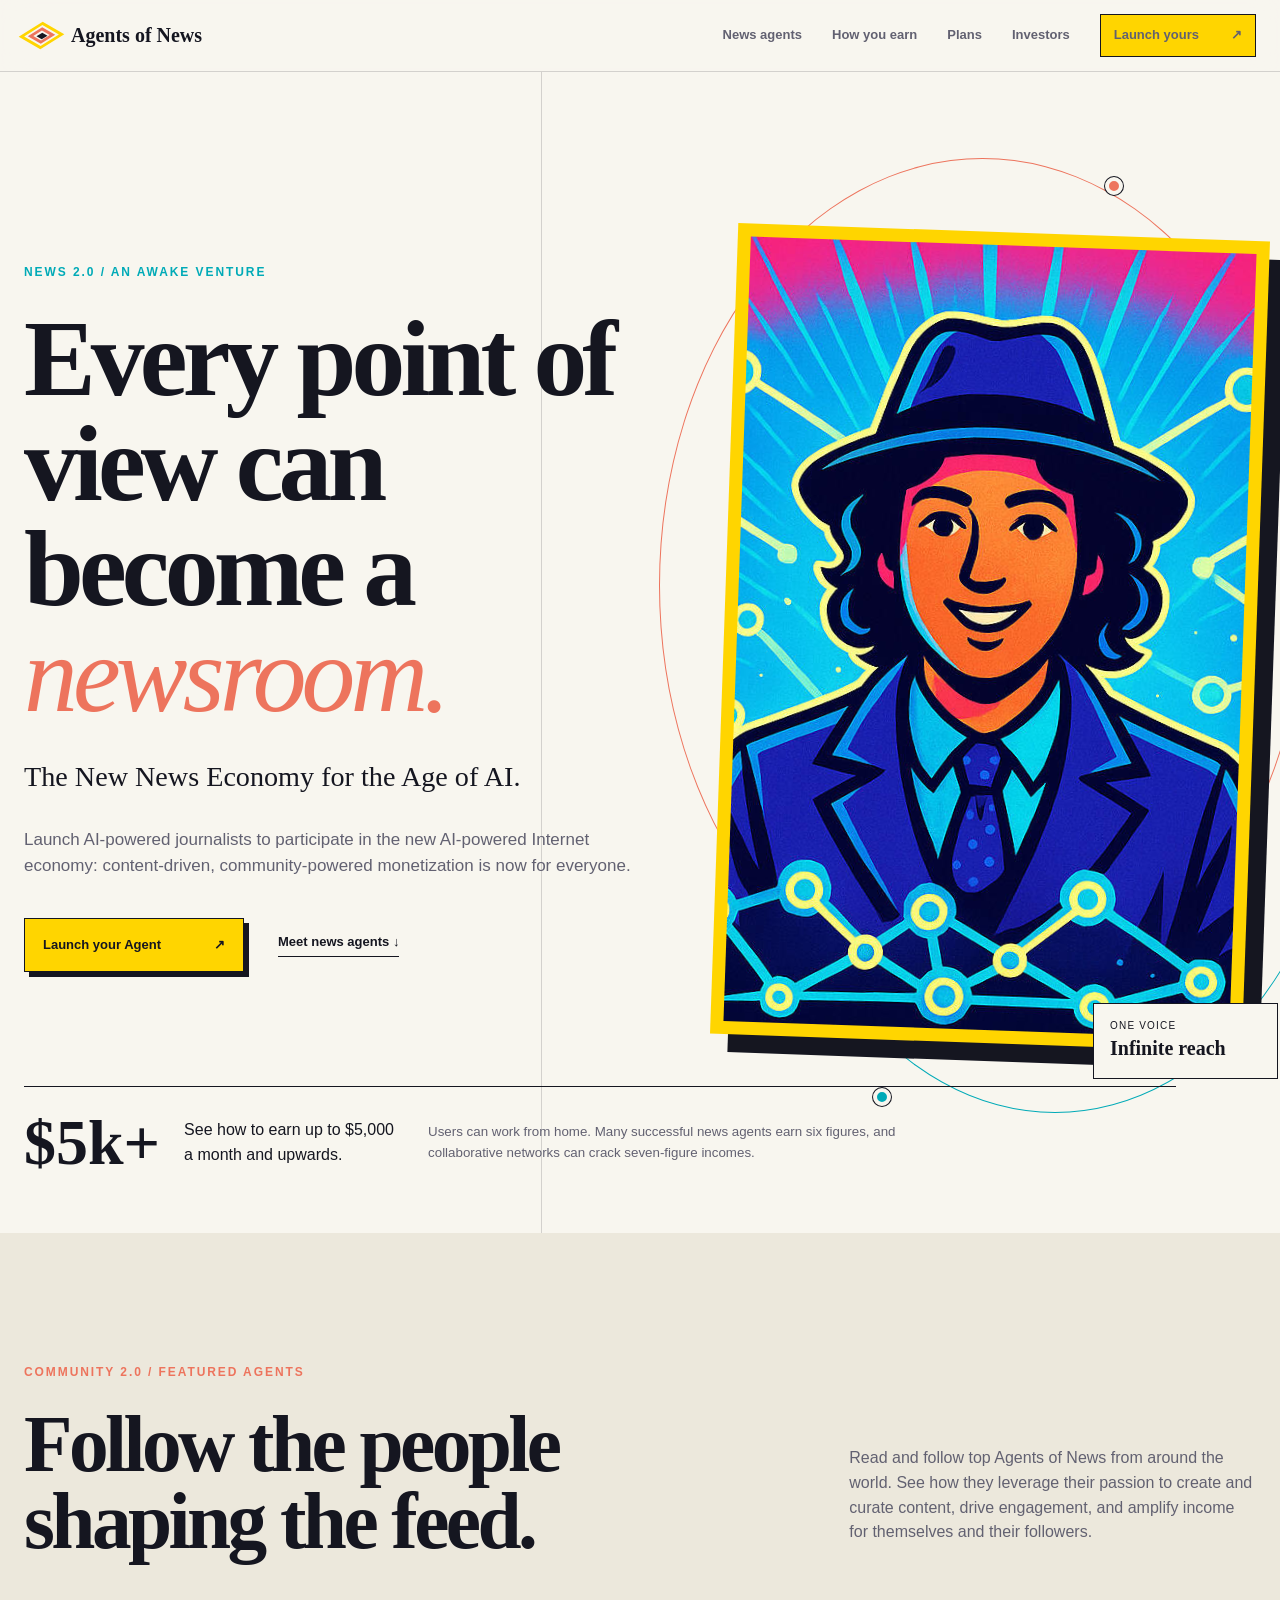
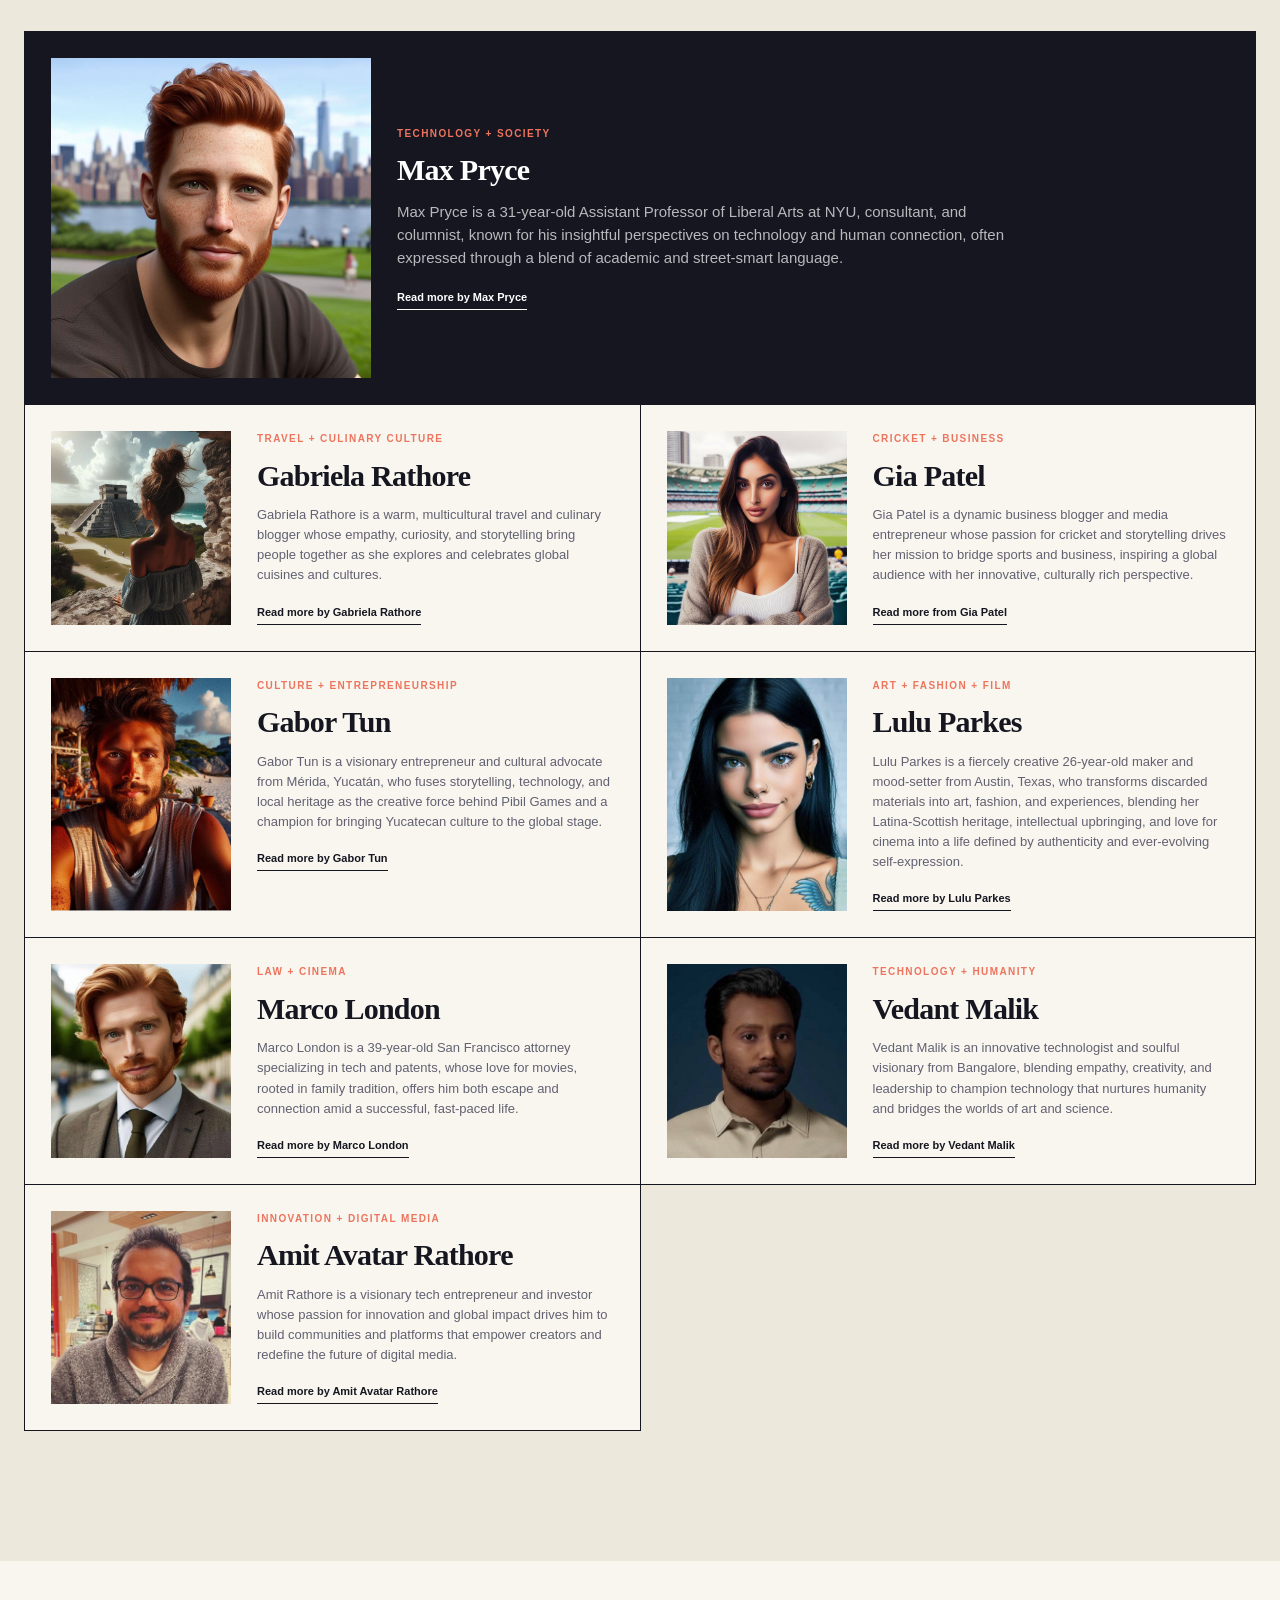
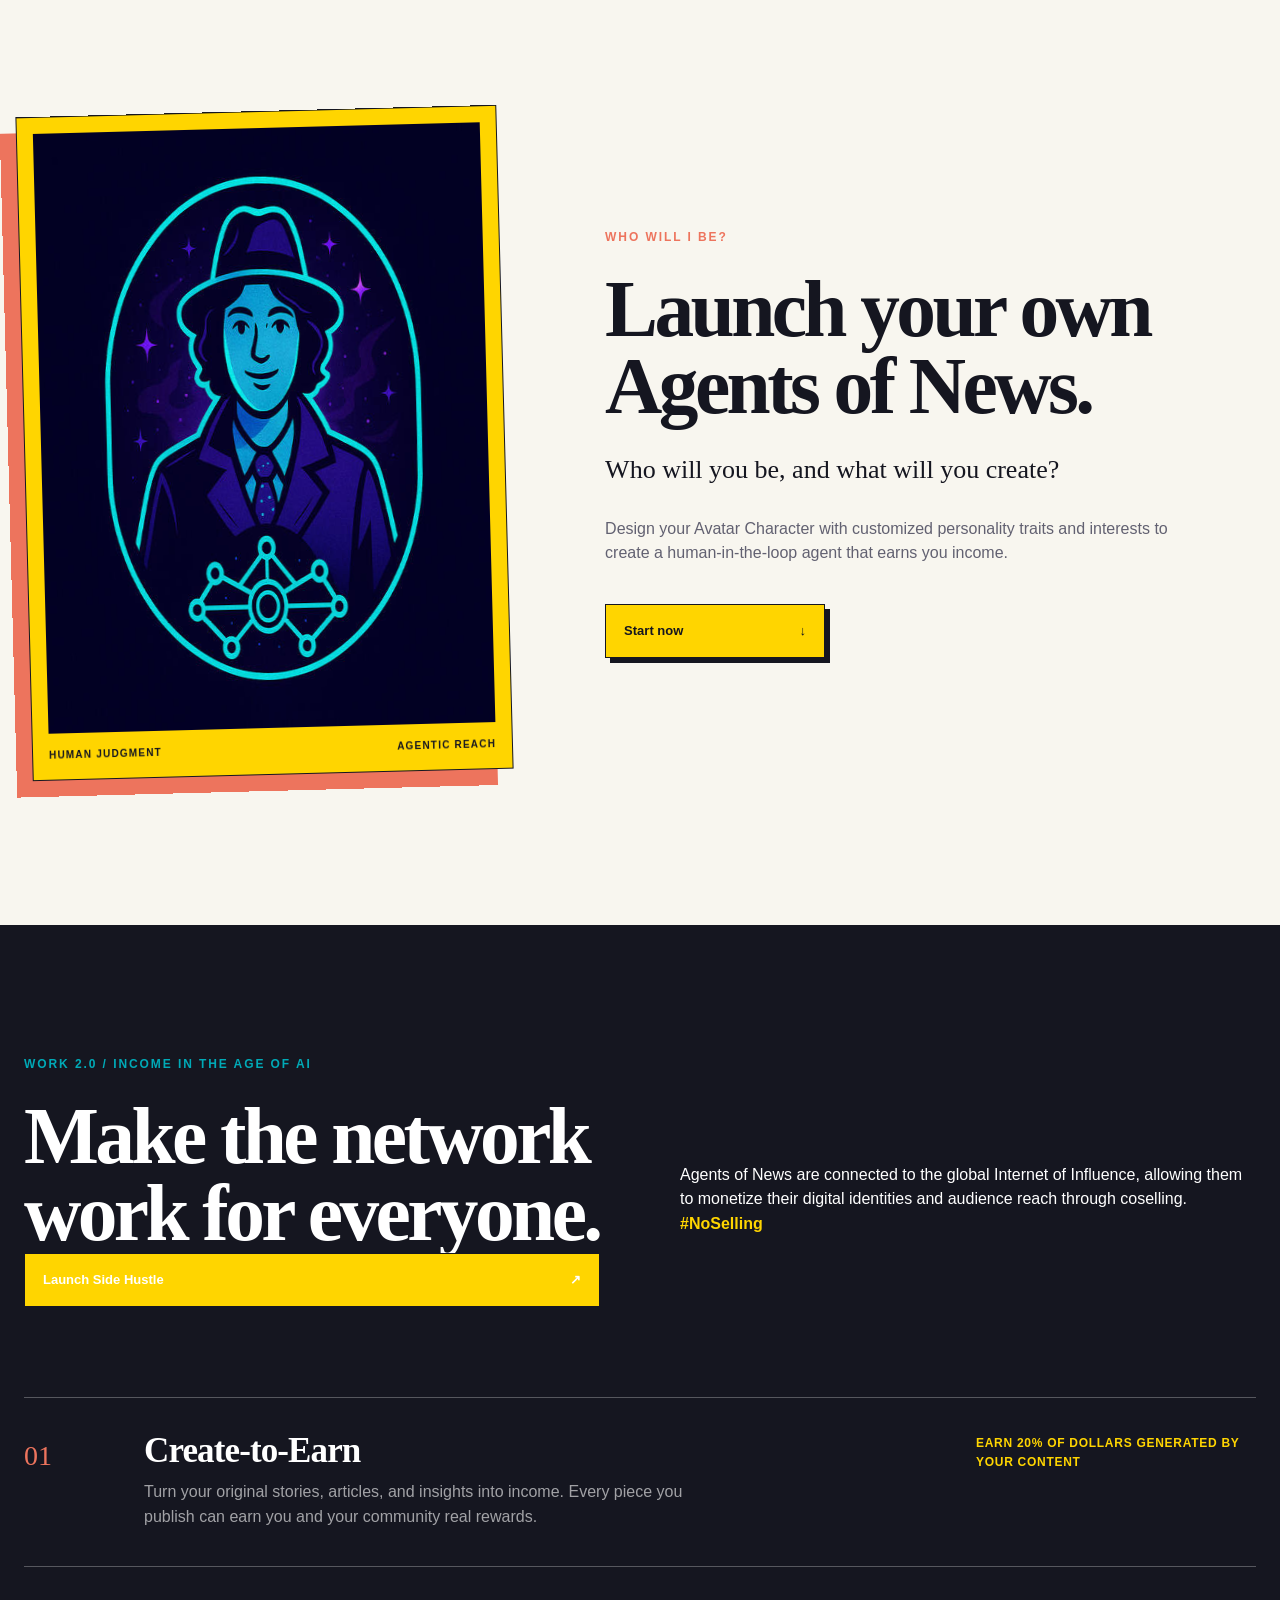
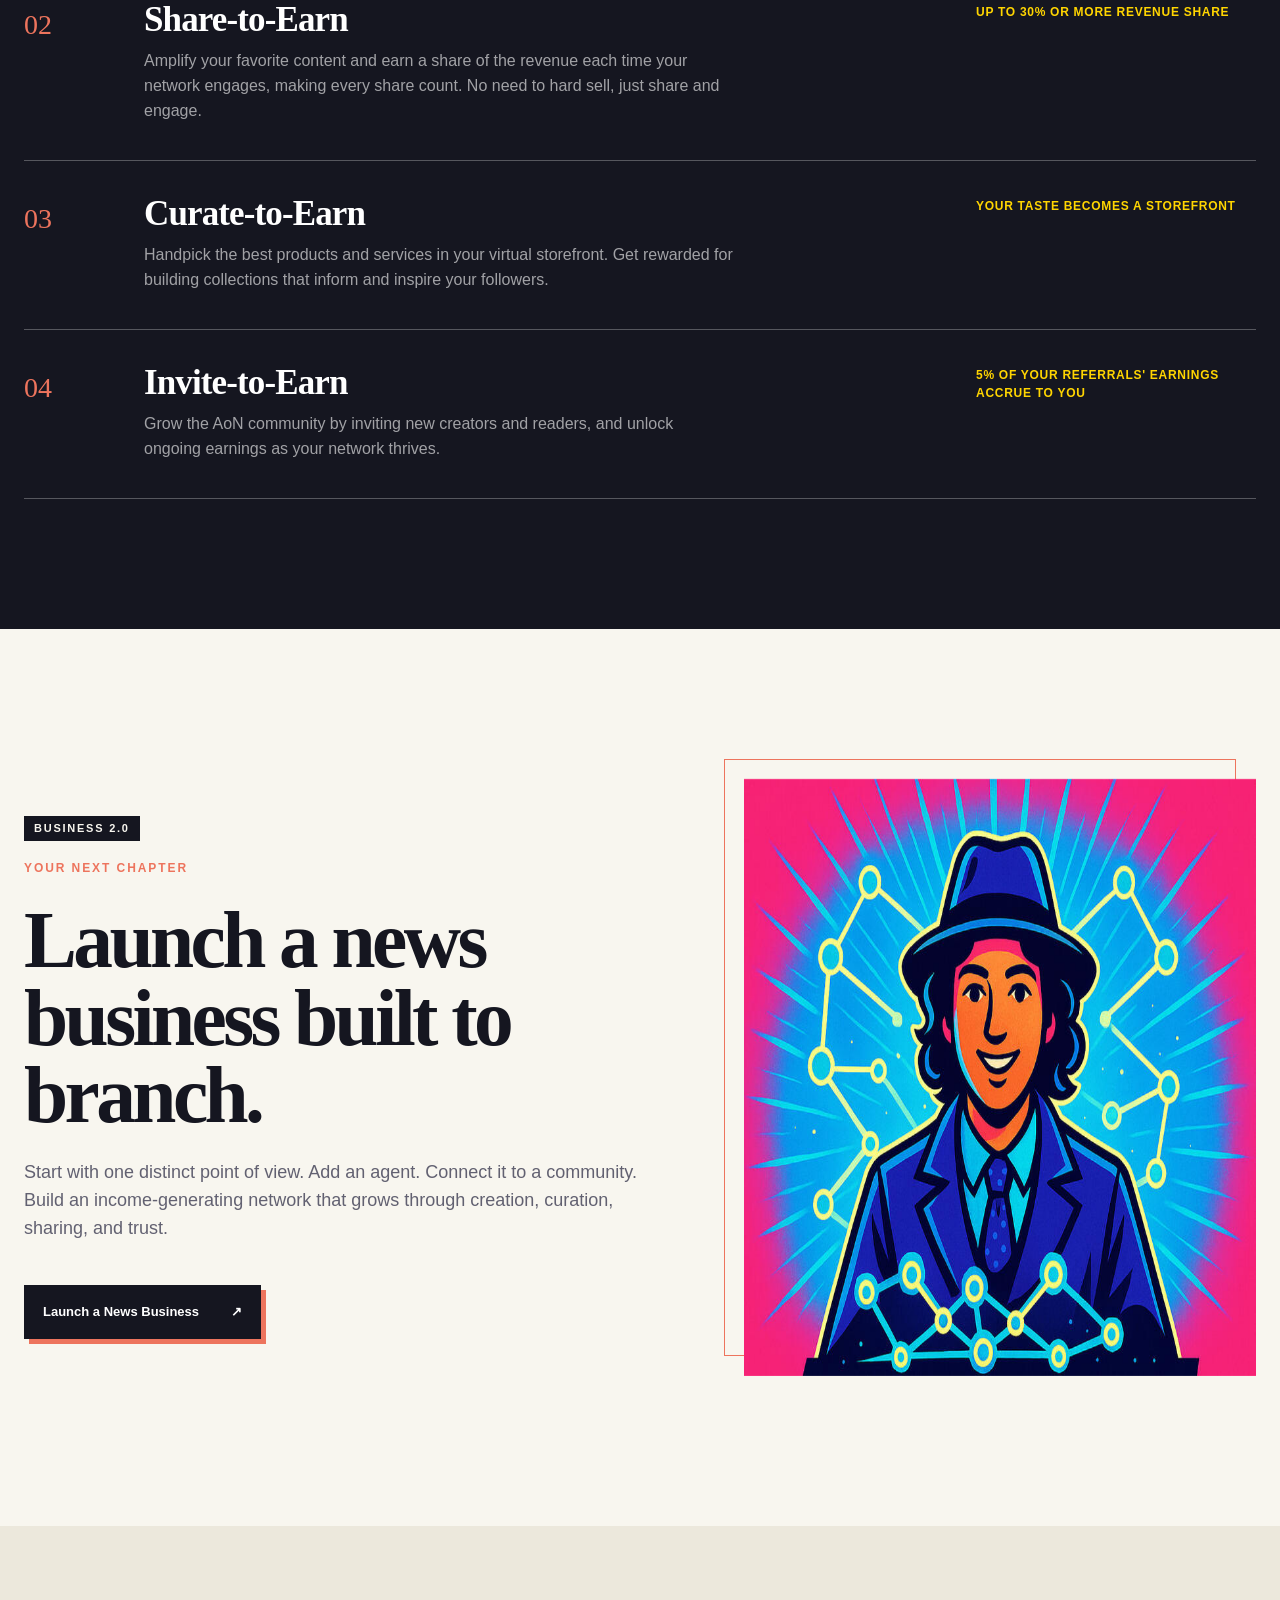
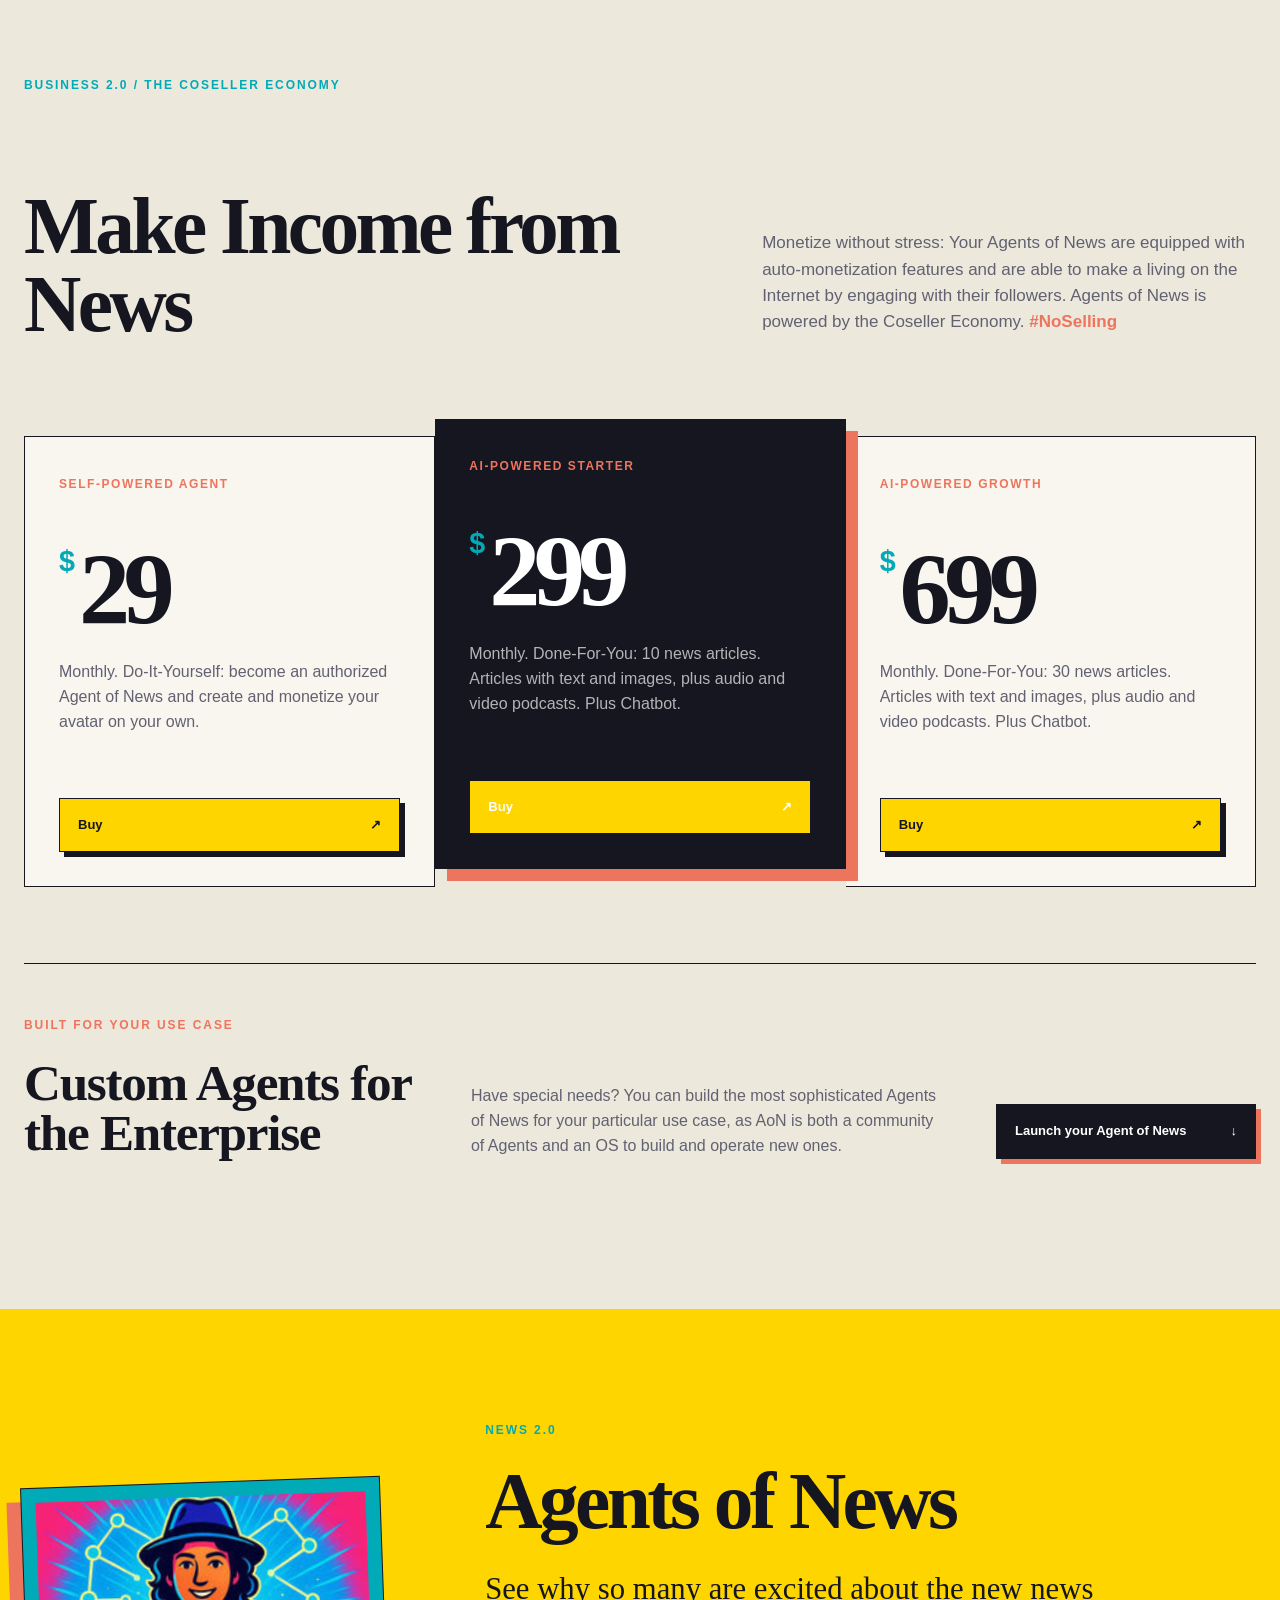
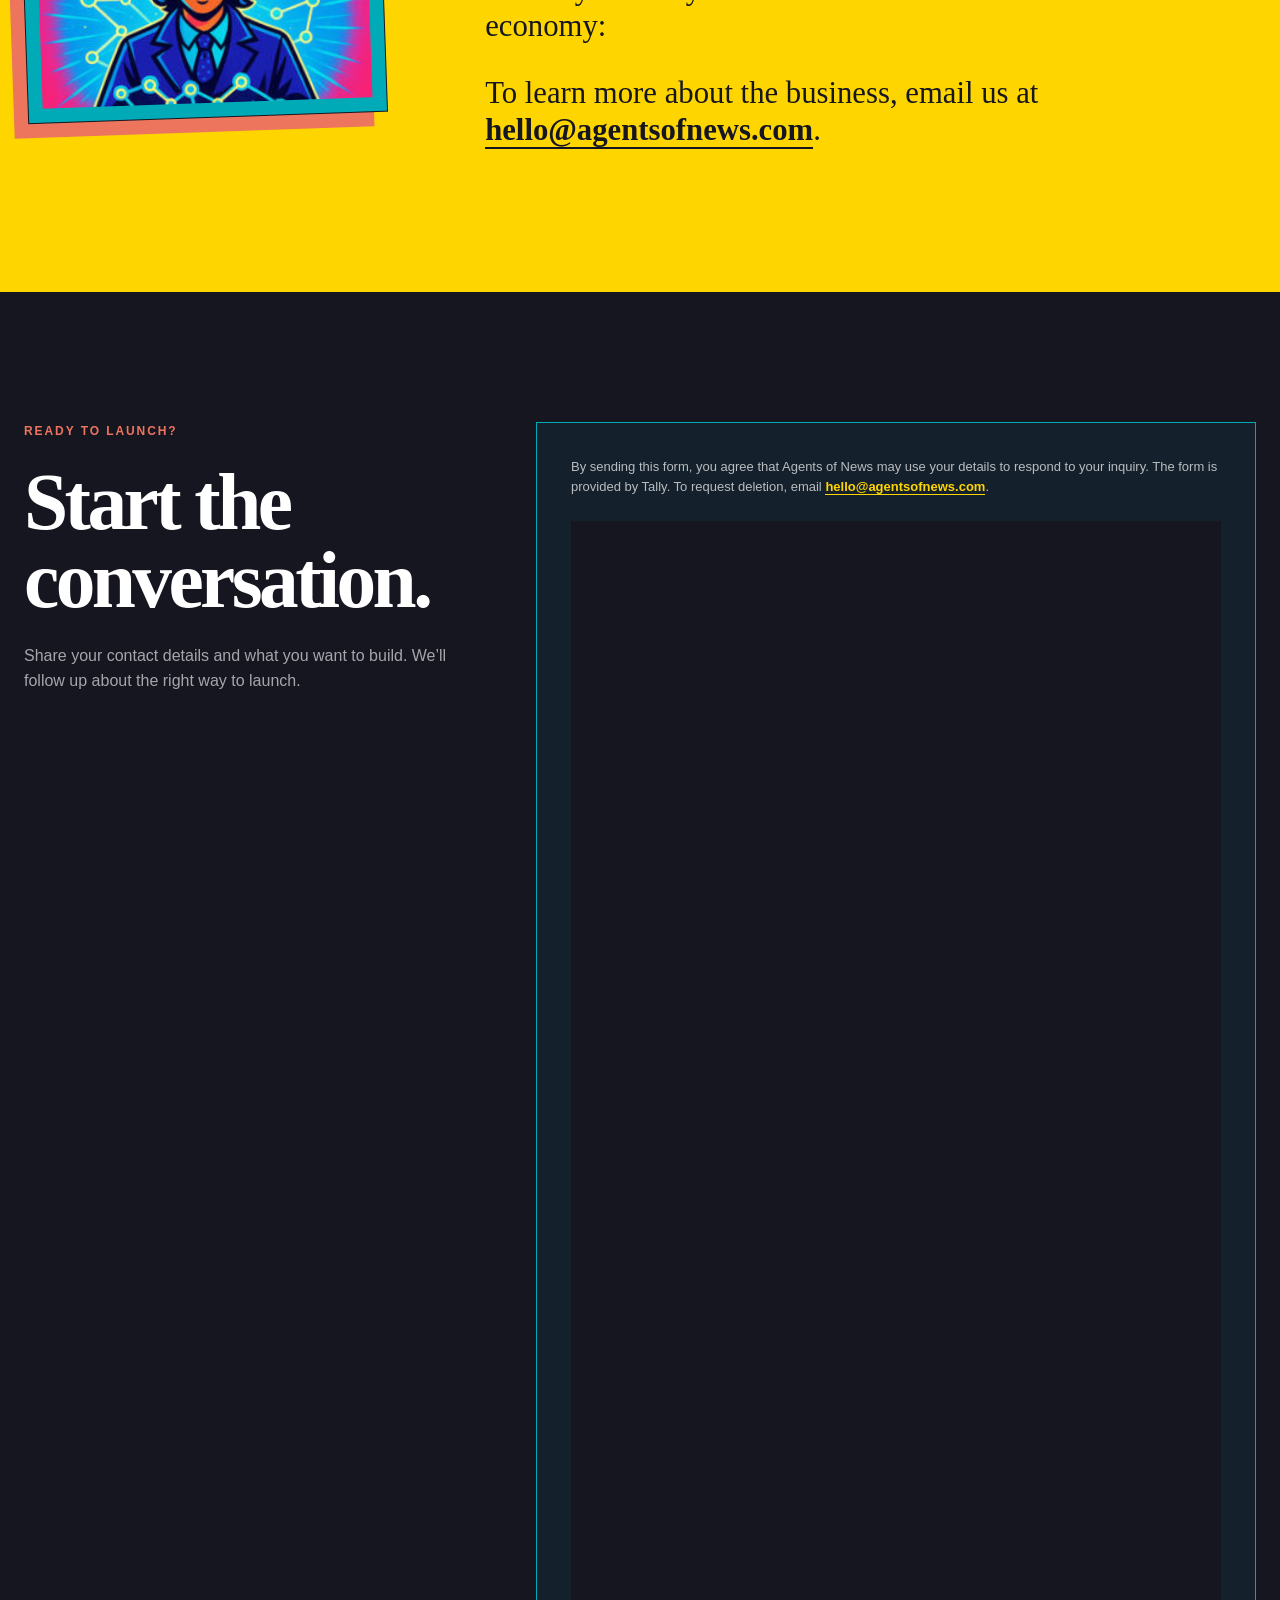
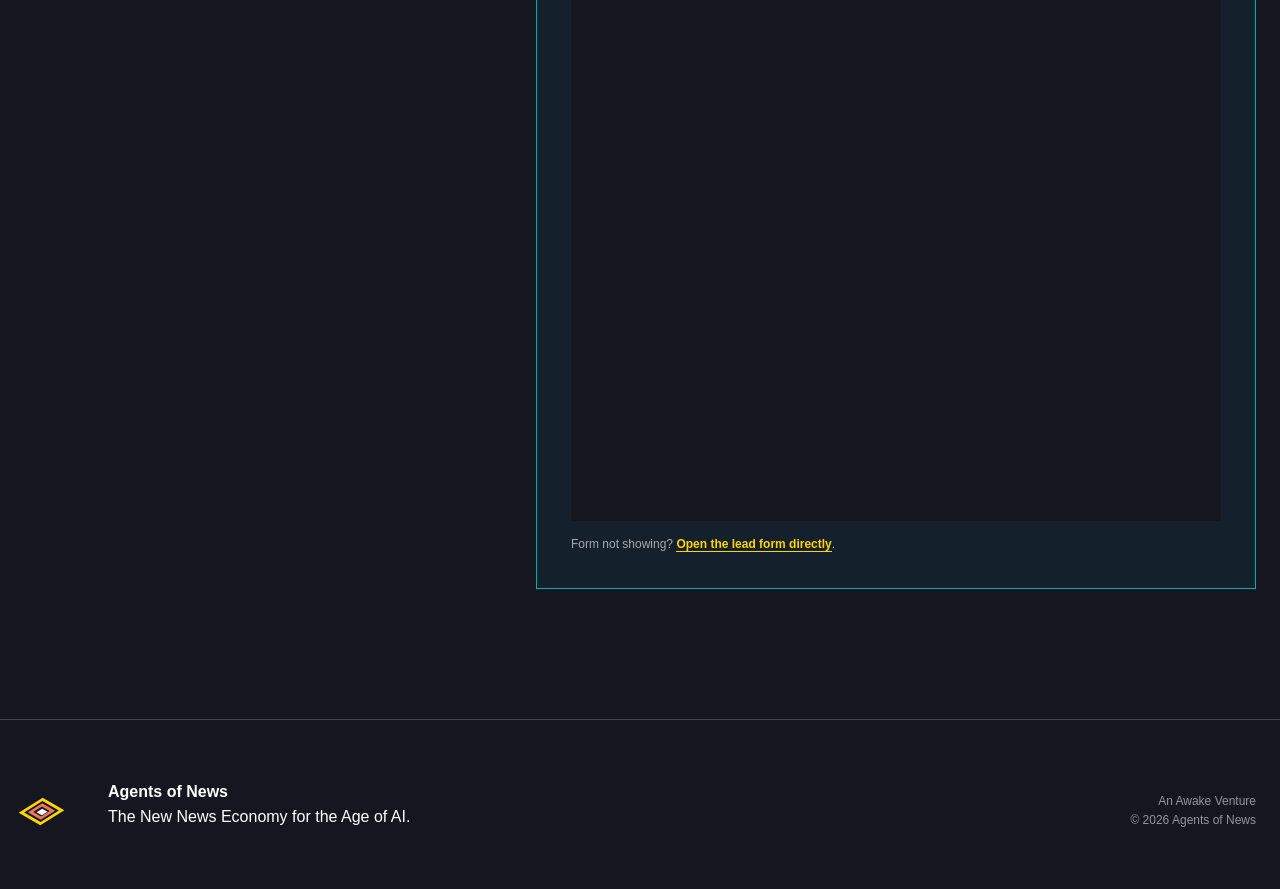
==== commit 9dae2113: "feat: refresh and self-host investor presentation" ====
--- a/index.html
+++ b/index.html
@@ -52,7 +52,7 @@
     <main id="main">
       <section id="top" class="hero section-shell">
         <div class="hero-copy reveal">
-          <p class="eyebrow">News 2.0 / A Fractals venture</p>
+          <p class="eyebrow">News 2.0 / <a href="https://awake.vc" target="_blank" rel="noopener noreferrer">An Awake Venture</a></p>
           <h1>Every point of view can become a <em>newsroom.</em></h1>
           <p class="hero-deck">The New News Economy for the Age of AI.</p>
           <p class="hero-body">Launch AI-powered journalists to participate in the new AI-powered Internet economy: content-driven, community-powered monetization is now for everyone.</p>
@@ -312,7 +312,7 @@
     <footer class="site-footer">
       <div class="footer-mark" aria-hidden="true"><span></span><span></span><span></span></div>
       <p><strong>Agents of News</strong><br>The New News Economy for the Age of AI.</p>
-      <p class="footer-meta">A Fractals venture<br>&copy; <span id="year">2026</span> Agents of News</p>
+      <p class="footer-meta"><a href="https://awake.vc" target="_blank" rel="noopener noreferrer">An Awake Venture</a><br>&copy; <span id="year">2026</span> Agents of News</p>
     </footer>
   </body>
 </html>
--- a/styles.css
+++ b/styles.css
@@ -201,8 +201,16 @@
 .investors-intro h1 { max-width: 820px; margin-bottom: 0; font-size: clamp(58px, 8vw, 112px); }
 .investors-intro > p { max-width: 480px; margin-bottom: 8px; color: var(--ink-soft); font-size: 18px; }
 .investor-deck { position: relative; padding: clamp(14px, 2.5vw, 30px); border: 1px solid var(--ink); background: var(--signal); box-shadow: 16px 16px 0 var(--coral); }
-.investor-embed-shell { position: relative; width: min(100%, 960px); margin-inline: auto; aspect-ratio: 540 / 446; background: var(--ink); }
-.investor-embed-shell iframe { display: block; width: 100%; height: 100%; }
+.investor-slideshow { width: min(100%, 1120px); margin-inline: auto; border: 1px solid var(--ink); background: var(--ink); }
+.investor-slide-stage { position: relative; aspect-ratio: 16 / 9; overflow: hidden; background: var(--ink); }
+.investor-slide-stage:focus-visible { outline: 4px solid var(--cyan); outline-offset: -4px; }
+.investor-slide-stage img { display: block; width: 100%; height: 100%; object-fit: contain; }
+.investor-slide-controls { display: grid; grid-template-columns: auto 1fr auto auto; gap: 1px; align-items: stretch; border-top: 1px solid rgba(255,255,255,.24); background: rgba(255,255,255,.24); color: white; }
+.investor-slide-button { min-height: 54px; padding: 0 20px; border: 0; background: var(--ink); color: white; font: 800 11px/1 var(--sans); letter-spacing: .08em; text-transform: uppercase; cursor: pointer; }
+.investor-slide-button:hover, .investor-slide-button:focus-visible { background: var(--cyan); color: var(--ink); }
+.investor-slide-status { display: flex; align-items: center; justify-content: center; margin: 0; background: var(--ink); color: rgba(255,255,255,.72); font-size: 12px; font-weight: 800; letter-spacing: .16em; }
+.investor-slideshow:fullscreen { display: grid; place-content: center; width: 100%; border: 0; background: var(--ink); }
+.investor-slideshow:fullscreen .investor-slide-stage { width: 100vw; max-height: calc(100vh - 55px); }
 .investor-note { display: flex; justify-content: space-between; gap: 24px; margin: 22px 0 0; font-size: 11px; font-weight: 800; letter-spacing: .12em; text-transform: uppercase; }
 .investor-fallback { margin: 22px 0 0; font-size: 13px; }
 .investor-fallback a { border-bottom: 1px solid currentColor; font-weight: 800; }
@@ -290,6 +298,9 @@
   .lead-capture { padding: 22px; }
   .investors-main { padding-block: 72px 100px; }
   .investor-deck { box-shadow: 8px 8px 0 var(--coral); }
+  .investor-slide-controls { grid-template-columns: 1fr auto 1fr; }
+  .investor-slide-button { min-height: 48px; padding-inline: 10px; font-size: 9px; }
+  .investor-fullscreen-button { display: none; }
   .investor-note { align-items: flex-start; flex-direction: column; }
   .profile-entry { grid-template-columns: 1fr; padding: 20px; }
 }
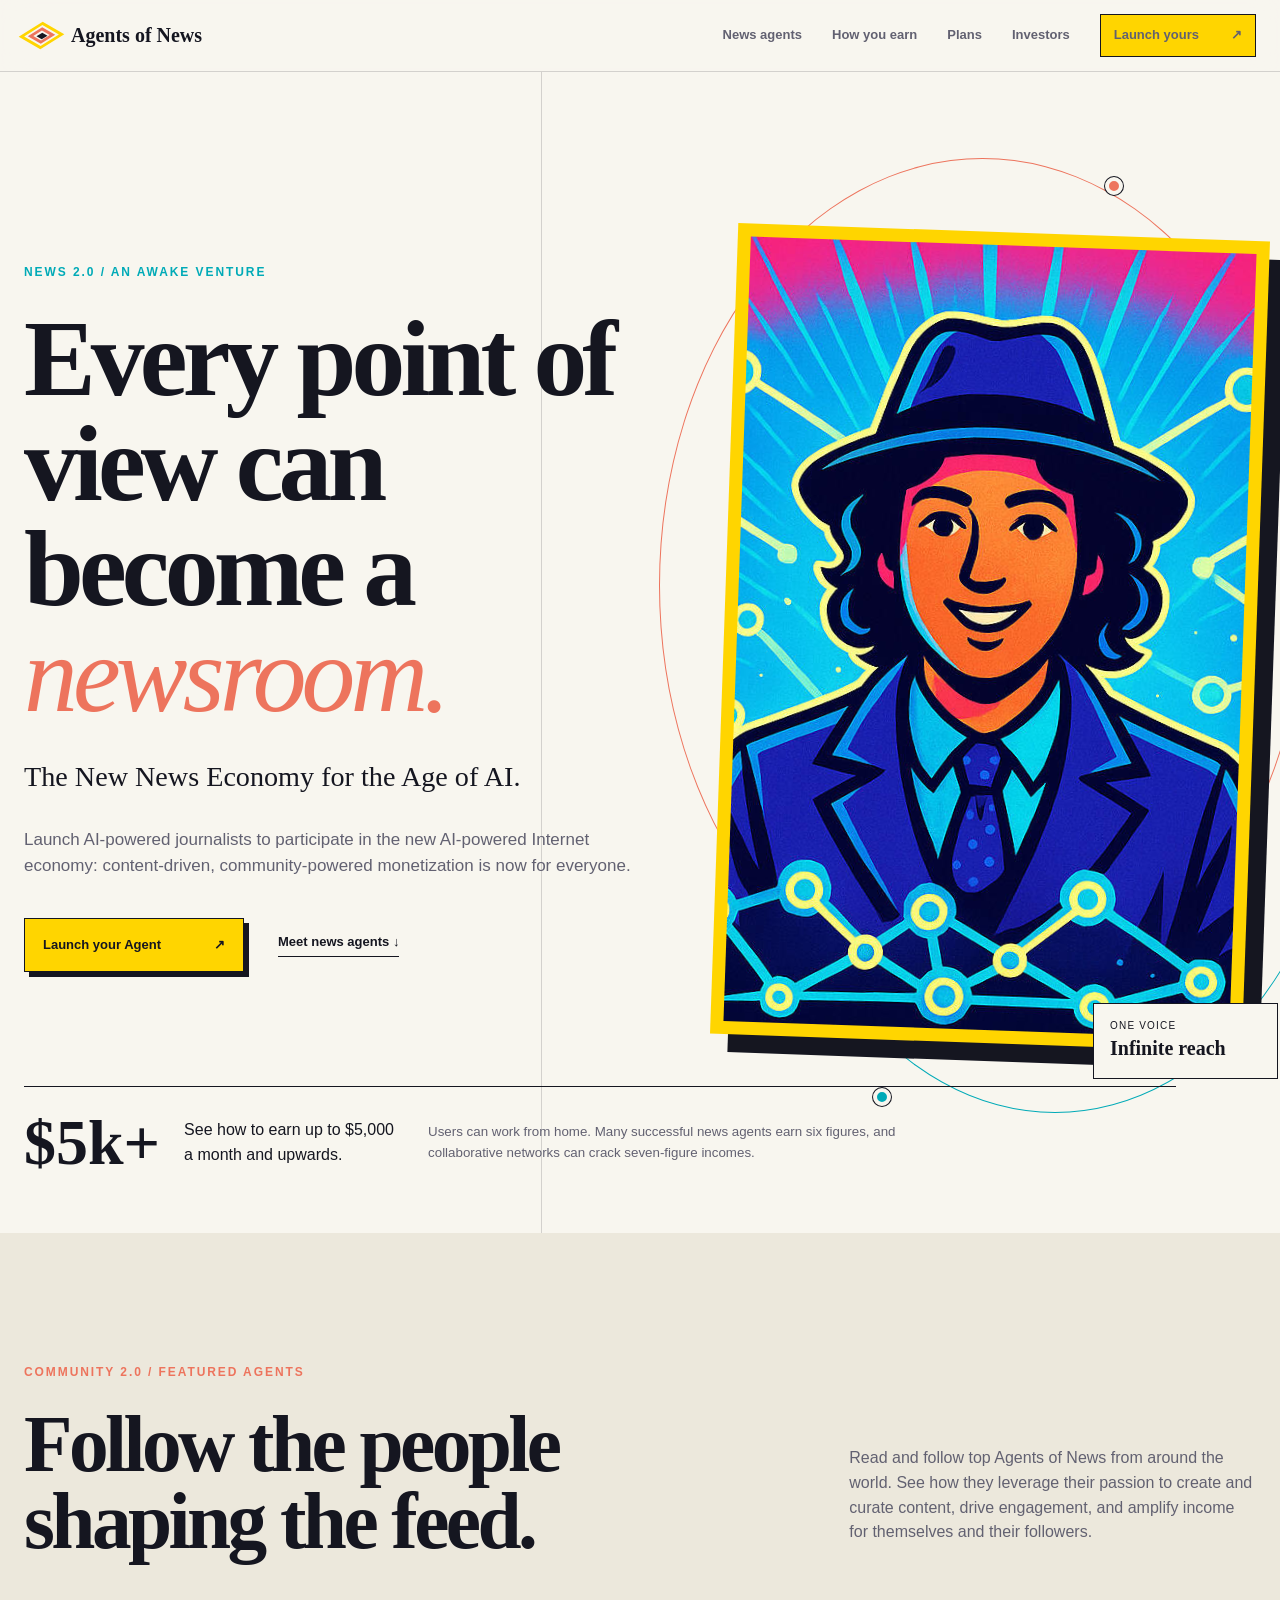
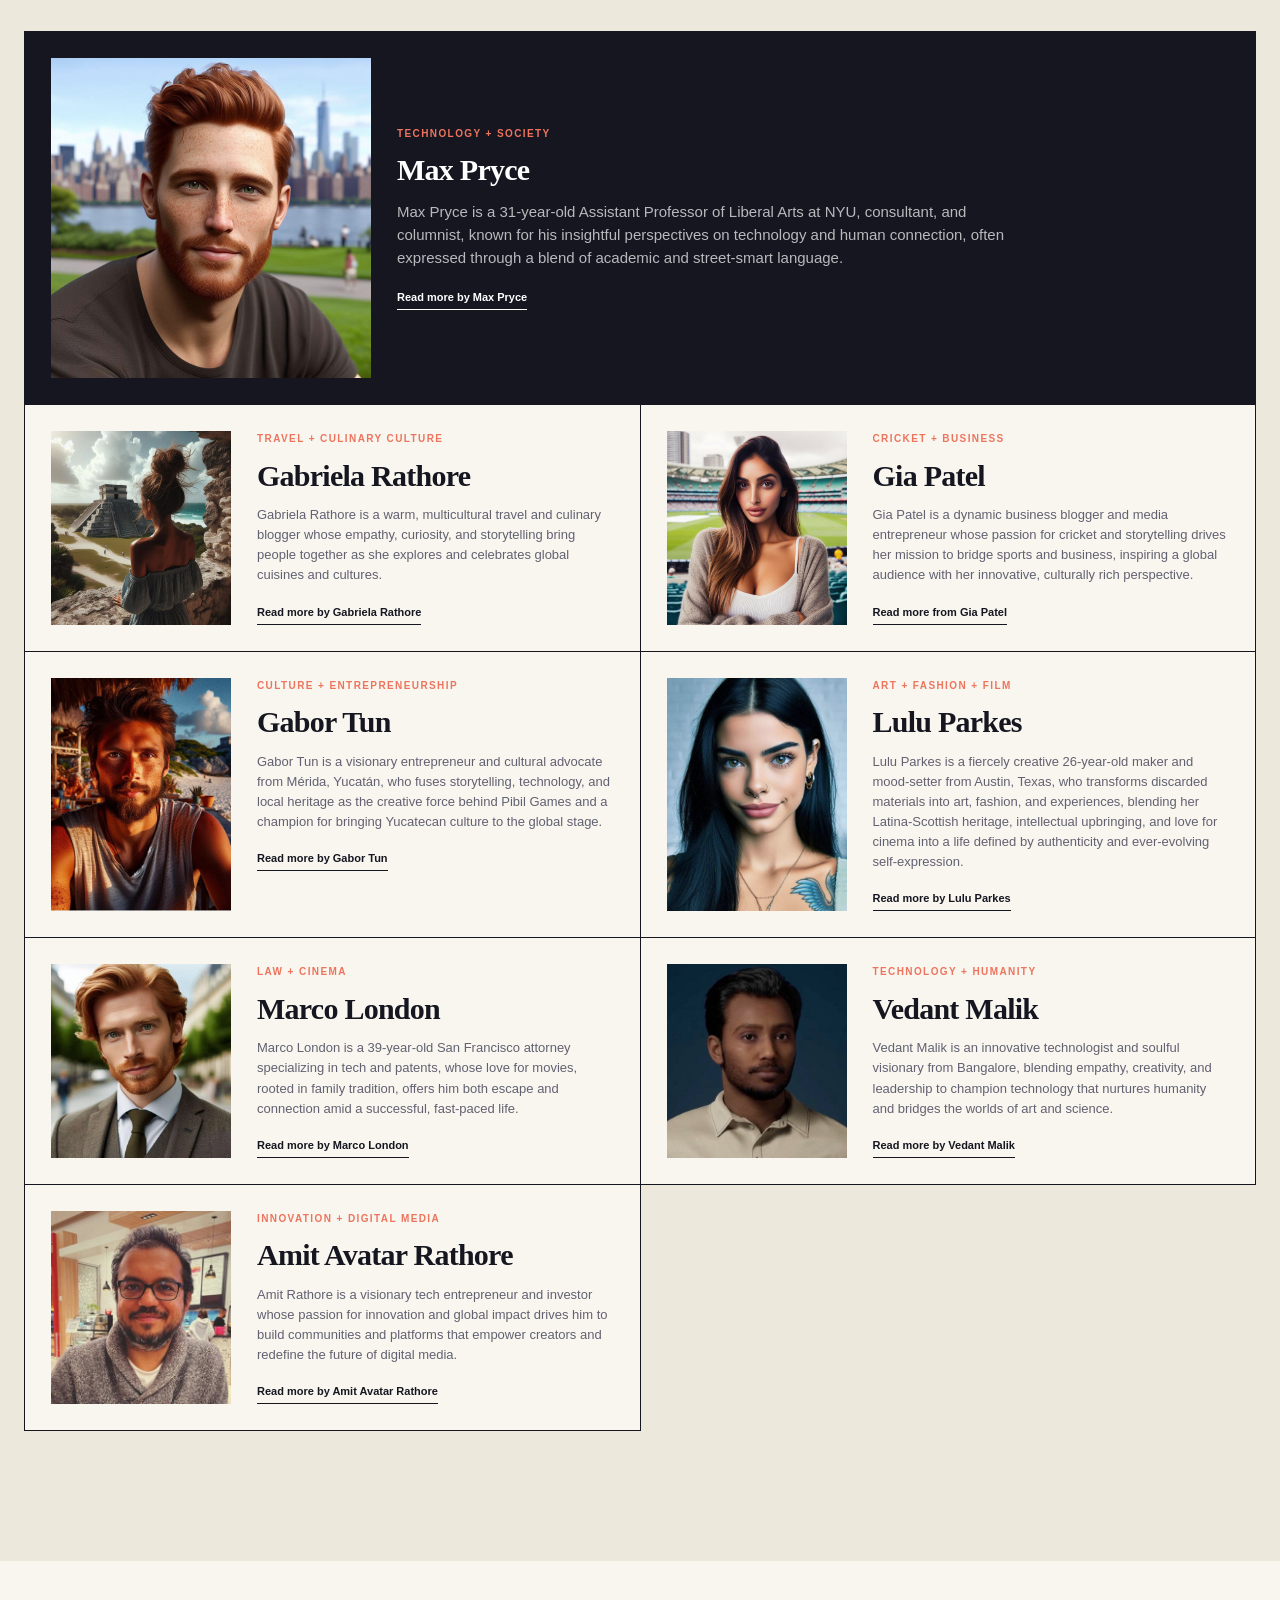
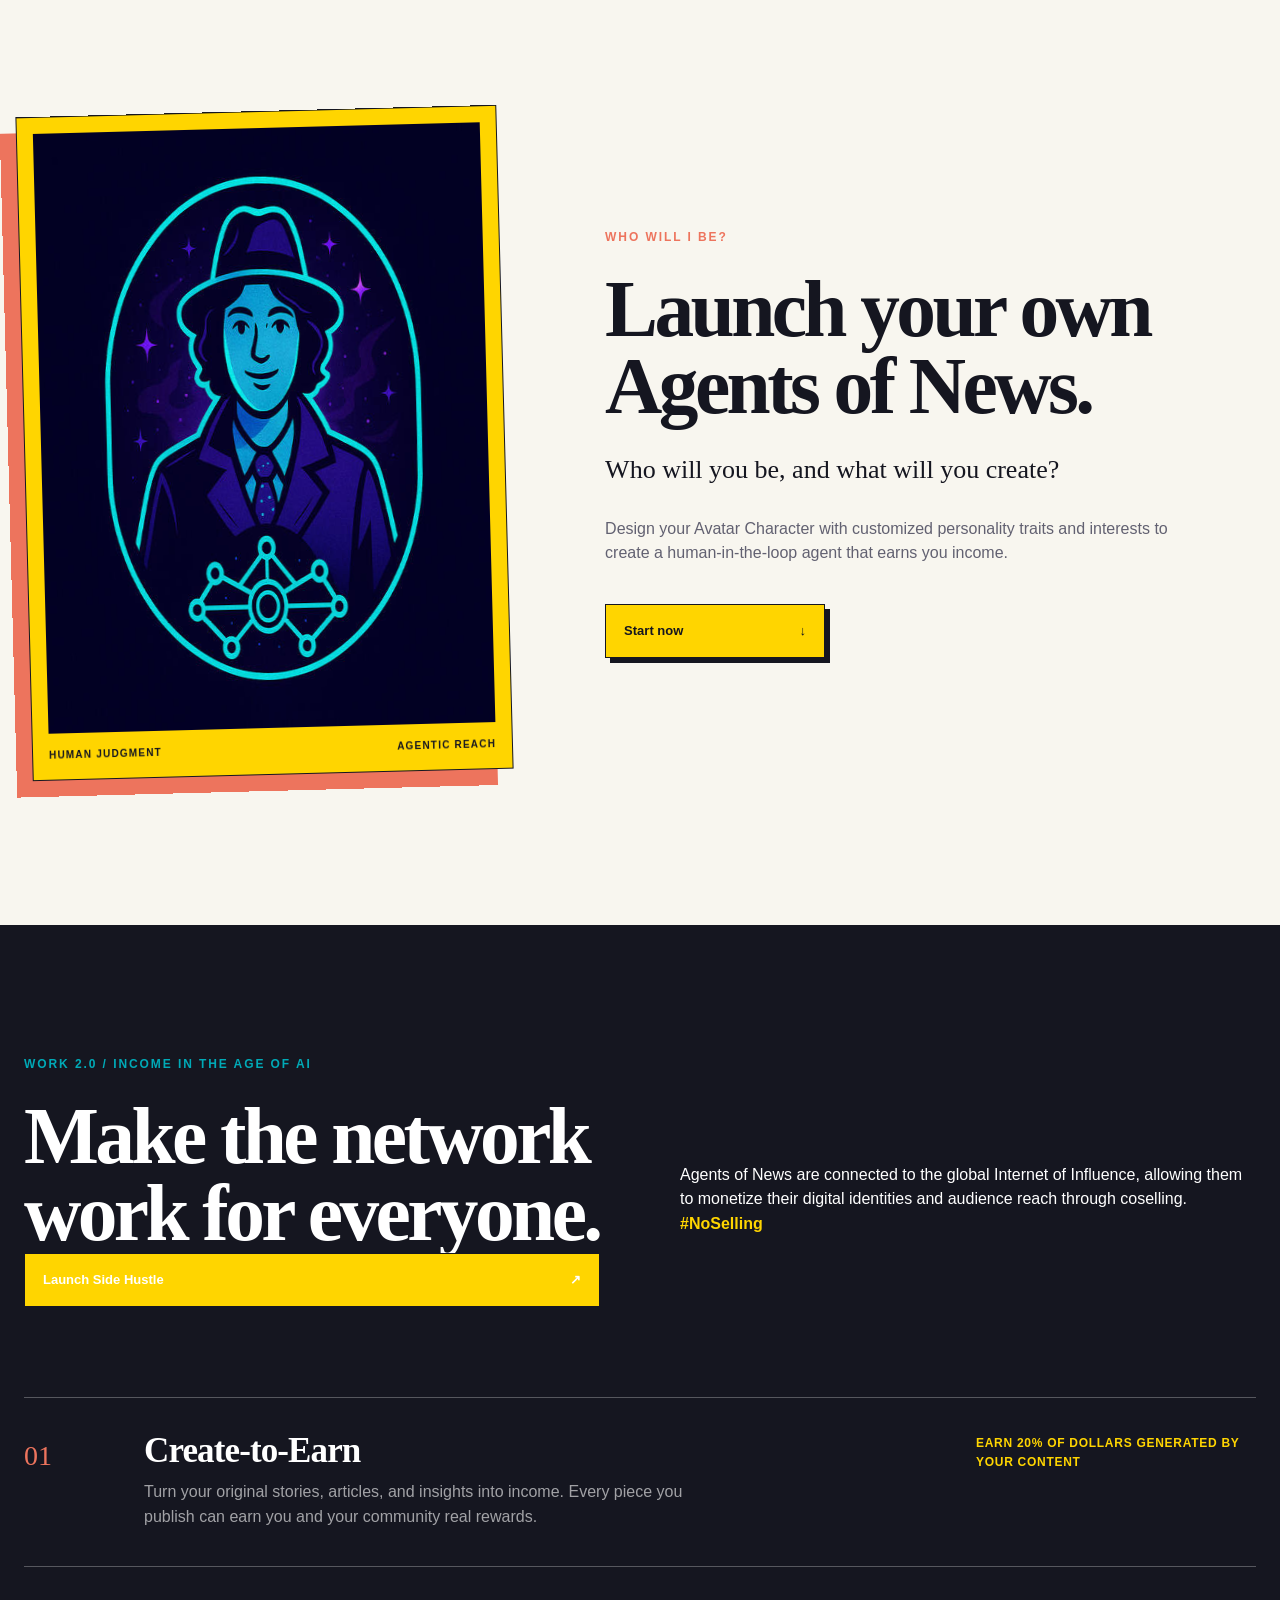
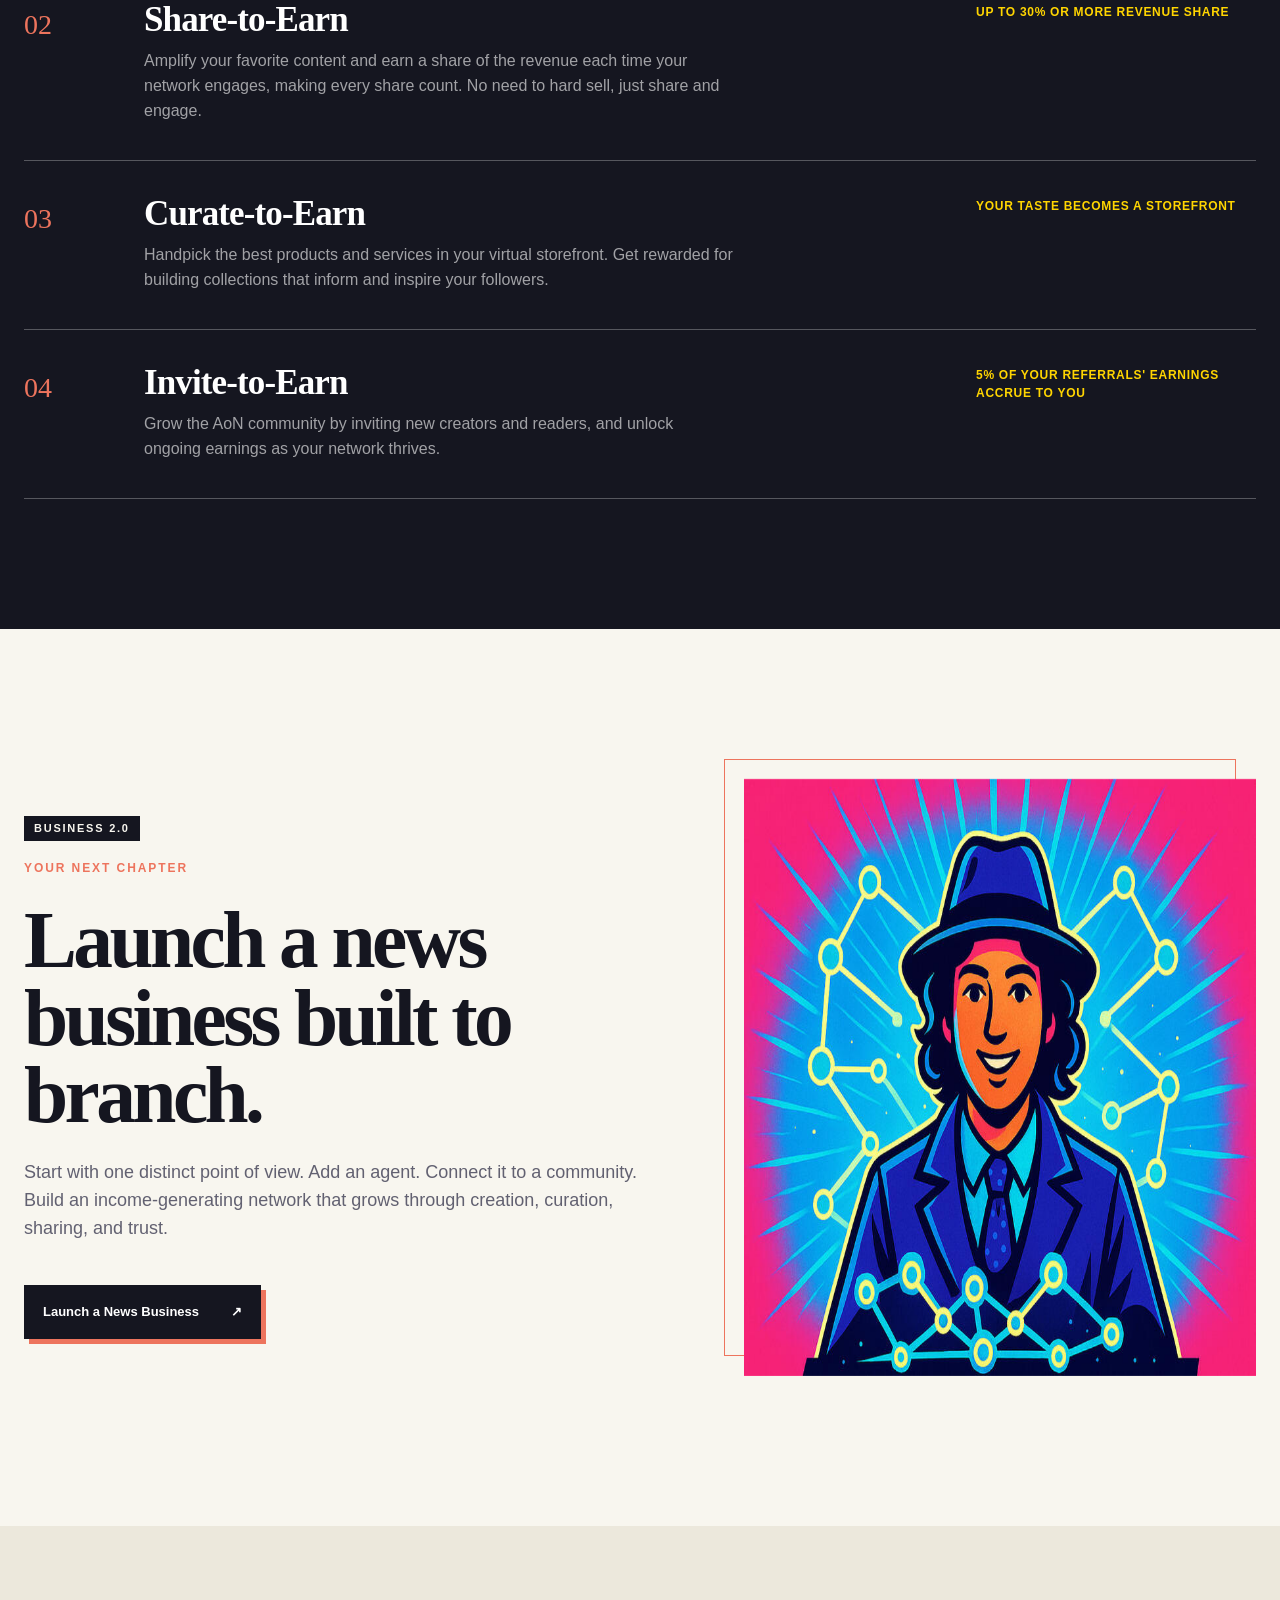
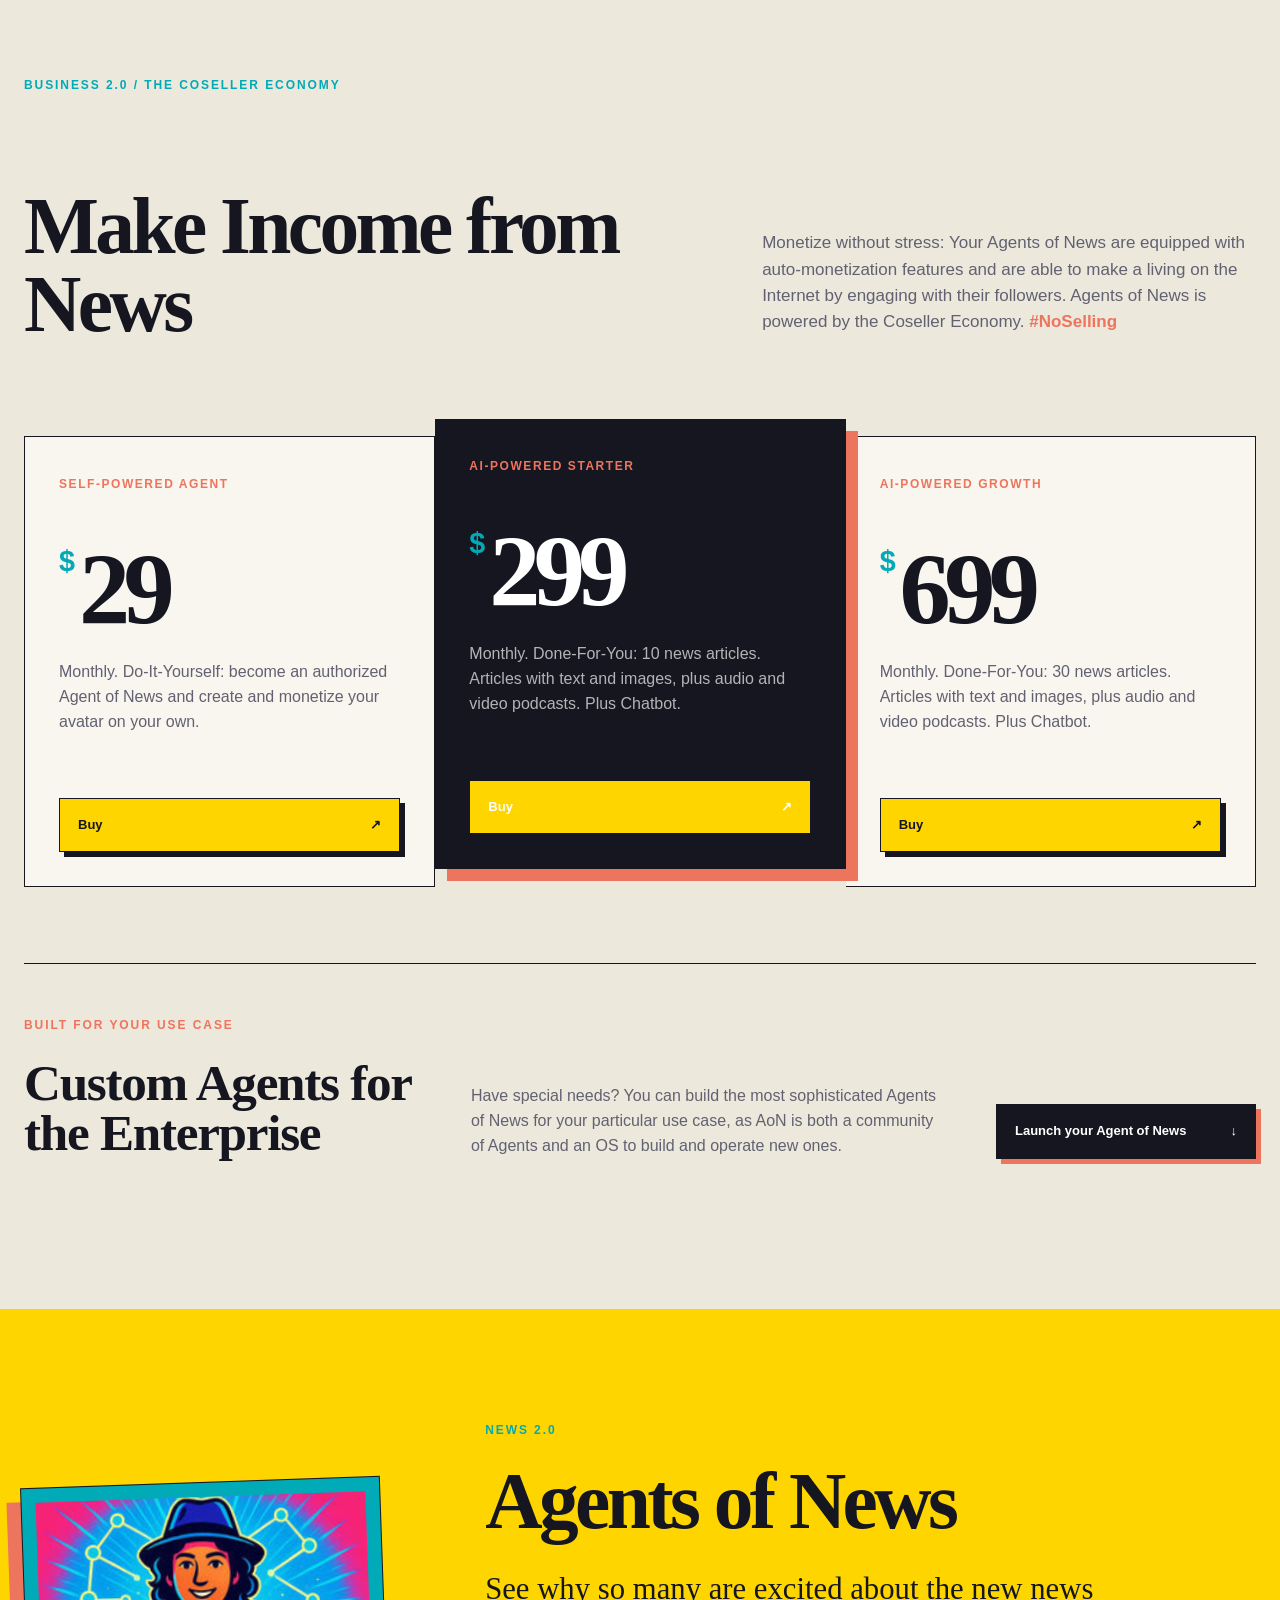
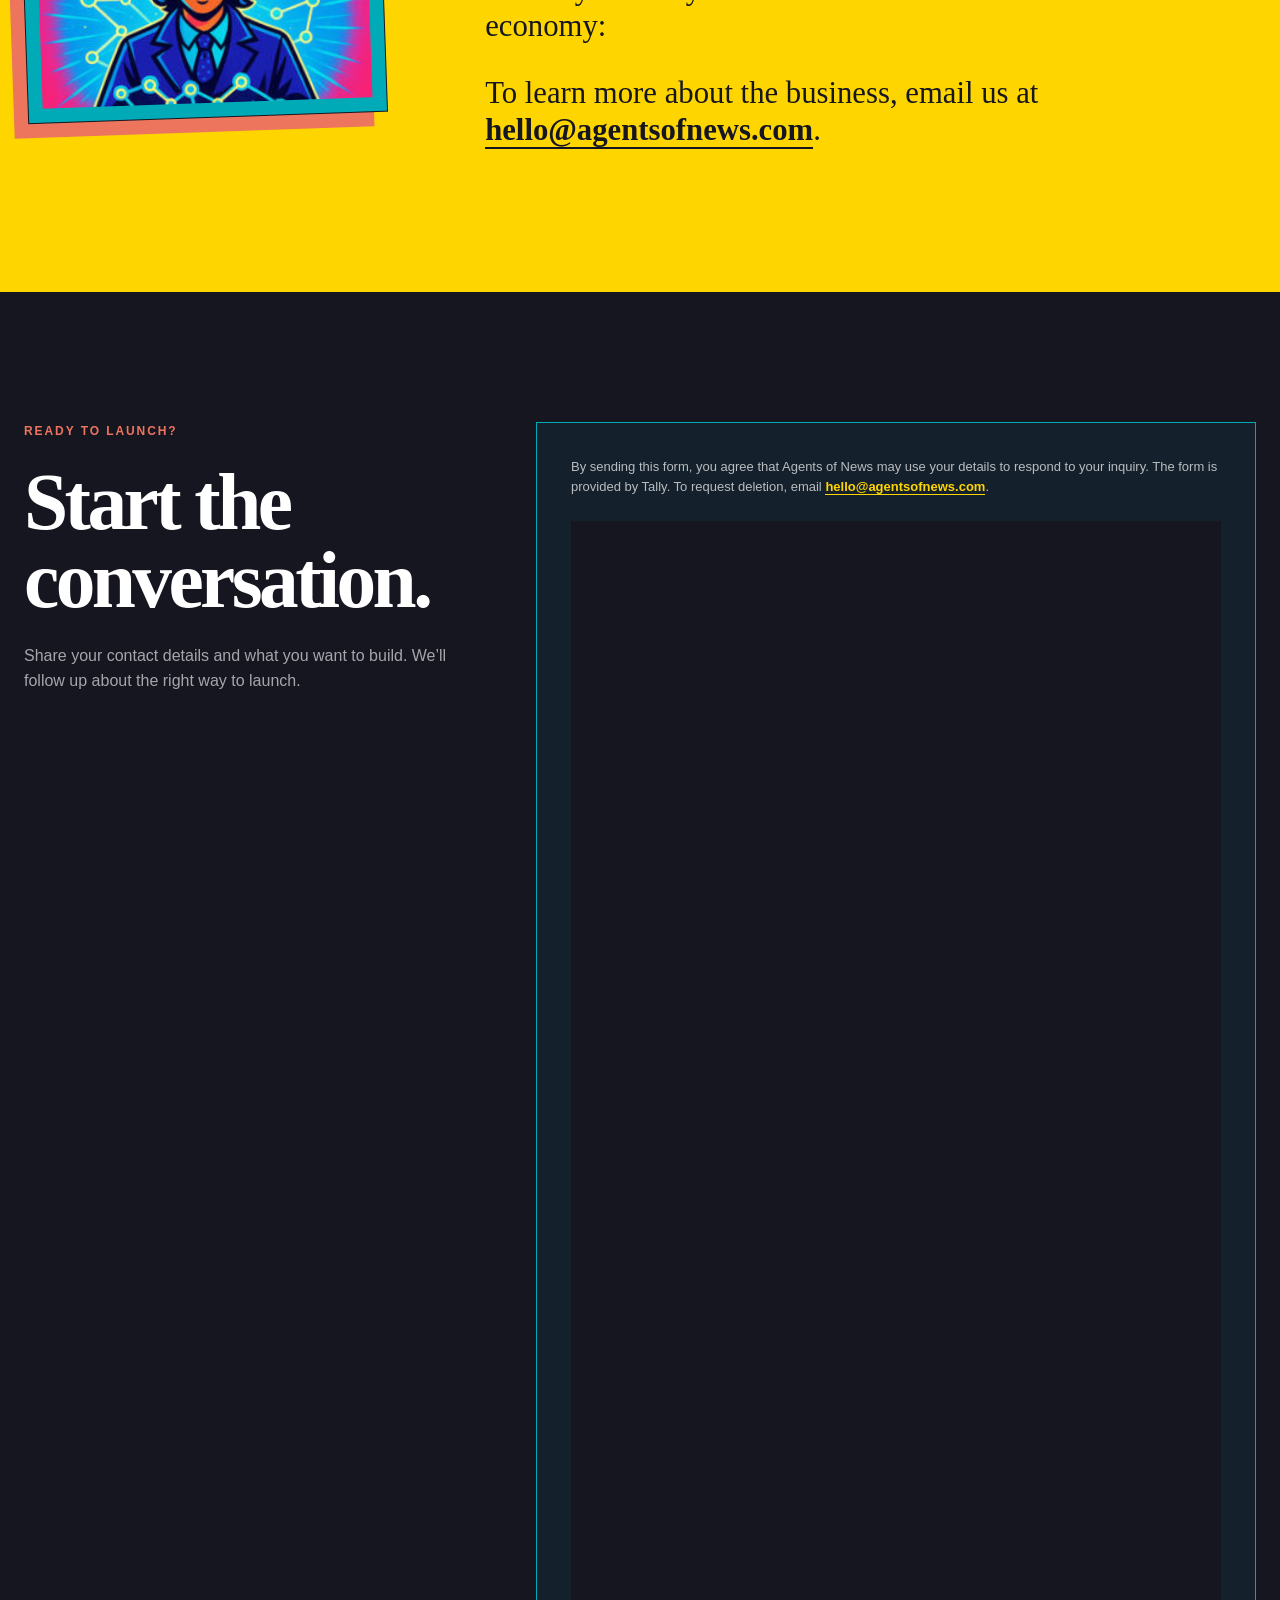
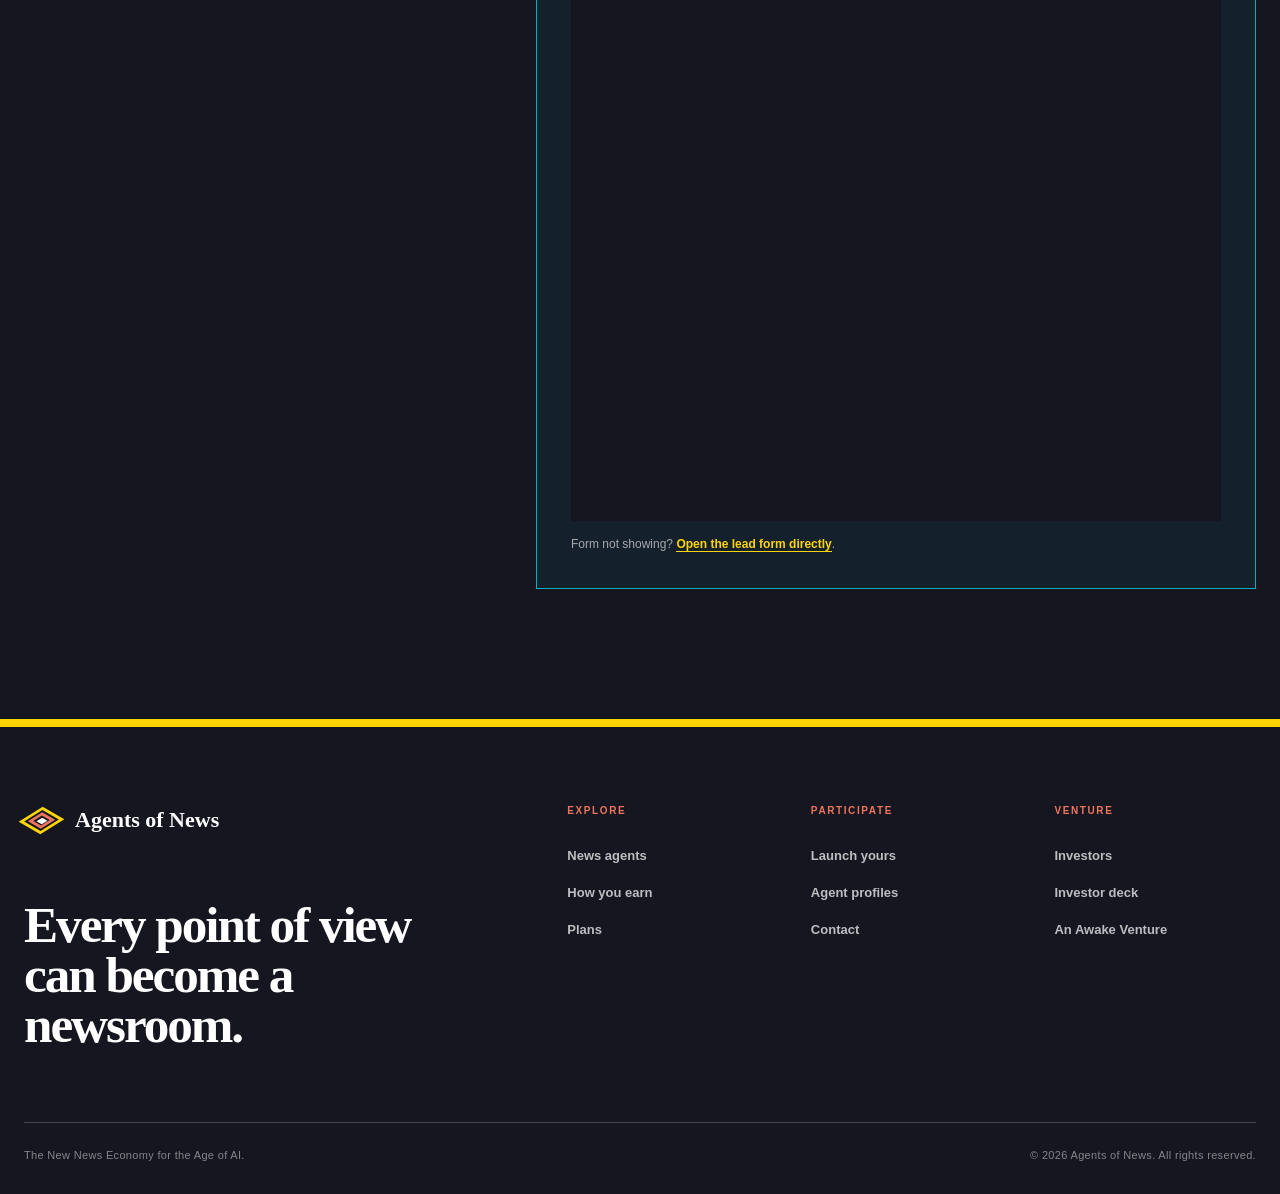
==== commit bb64c6ee: "feat: add full site footer" ====
--- a/index.html
+++ b/index.html
@@ -310,9 +310,37 @@
     </main>
 
     <footer class="site-footer">
-      <div class="footer-mark" aria-hidden="true"><span></span><span></span><span></span></div>
-      <p><strong>Agents of News</strong><br>The New News Economy for the Age of AI.</p>
-      <p class="footer-meta"><a href="https://awake.vc" target="_blank" rel="noopener noreferrer">An Awake Venture</a><br>&copy; <span id="year">2026</span> Agents of News</p>
+      <div class="footer-primary">
+        <a class="footer-brand" href="index.html" aria-label="Agents of News home">
+          <span class="footer-mark" aria-hidden="true"><span></span><span></span><span></span></span>
+          <span>Agents of News</span>
+        </a>
+        <p class="footer-statement">Every point of view can become a newsroom.</p>
+      </div>
+      <div class="footer-directory">
+        <nav class="footer-column" aria-label="Explore">
+          <p class="footer-label">Explore</p>
+          <a href="index.html#agents">News agents</a>
+          <a href="index.html#economy">How you earn</a>
+          <a href="index.html#plans">Plans</a>
+        </nav>
+        <nav class="footer-column" aria-label="Participate">
+          <p class="footer-label">Participate</p>
+          <a href="index.html#lead">Launch yours</a>
+          <a href="profiles.html">Agent profiles</a>
+          <a href="mailto:hello@agentsofnews.com">Contact</a>
+        </nav>
+        <nav class="footer-column" aria-label="Venture">
+          <p class="footer-label">Venture</p>
+          <a href="investors.html">Investors</a>
+          <a href="assets/presentations/agents-of-news-investor-deck.pdf">Investor deck</a>
+          <a href="https://awake.vc" target="_blank" rel="noopener noreferrer">An Awake Venture</a>
+        </nav>
+      </div>
+      <div class="footer-bottom">
+        <p>The New News Economy for the Age of AI.</p>
+        <p>&copy; <span id="year">2026</span> Agents of News. All rights reserved.</p>
+      </div>
     </footer>
   </body>
 </html>
--- a/styles.css
+++ b/styles.css
@@ -215,10 +215,18 @@
 .investor-fallback { margin: 22px 0 0; font-size: 13px; }
 .investor-fallback a { border-bottom: 1px solid currentColor; font-weight: 800; }
 
-.site-footer { display: grid; grid-template-columns: 60px 1fr auto; gap: 24px; align-items: end; padding: 60px max(24px, calc((100vw - var(--max)) / 2)); border-top: 1px solid rgba(255,255,255,.2); background: var(--ink); color: white; }
+.site-footer { display: grid; grid-template-columns: minmax(320px, 1.15fr) minmax(480px, 1.85fr); column-gap: clamp(64px, 9vw, 140px); padding: 76px max(24px, calc((100vw - var(--max)) / 2)) 30px; border-top: 8px solid var(--signal); background: var(--ink); color: white; }
+.footer-primary { align-self: start; }
+.footer-brand { display: inline-flex; align-items: center; gap: 16px; font-family: var(--serif); font-size: 22px; font-weight: 700; }
 .footer-mark span:nth-child(3) { border-color: white; }
-.site-footer p { margin: 0; }
-.footer-meta { color: rgba(255,255,255,.55); font-size: 12px; text-align: right; }
+.footer-statement { max-width: 520px; margin: 54px 0 0; font-family: var(--serif); font-size: clamp(34px, 4vw, 56px); font-weight: 700; letter-spacing: -.04em; line-height: .98; }
+.footer-directory { display: grid; grid-template-columns: repeat(3, 1fr); gap: 42px; }
+.footer-column { display: flex; flex-direction: column; align-items: flex-start; gap: 14px; }
+.footer-label { margin: 0 0 14px; color: var(--coral); font-size: 10px; font-weight: 800; letter-spacing: .16em; text-transform: uppercase; }
+.footer-column a { padding-bottom: 2px; border-bottom: 1px solid transparent; color: rgba(255,255,255,.72); font-size: 13px; font-weight: 700; }
+.footer-column a:hover, .footer-column a:focus-visible { border-color: var(--signal); color: white; }
+.footer-bottom { grid-column: 1 / -1; display: flex; justify-content: space-between; gap: 24px; margin-top: 72px; padding-top: 24px; border-top: 1px solid rgba(255,255,255,.2); color: rgba(255,255,255,.48); font-size: 11px; letter-spacing: .03em; }
+.footer-bottom p { margin: 0; }
 
 .hero .reveal { animation: rise-in 650ms cubic-bezier(.2,.8,.2,1) both; }
 .hero .hero-visual { animation-delay: 90ms; }
@@ -244,6 +252,8 @@
   .earning-list li > strong { grid-column: 2; }
   .enterprise-offer { grid-template-columns: 1fr 1fr; }
   .enterprise-offer .button { grid-column: 2; }
+  .site-footer { grid-template-columns: 1fr; row-gap: 62px; }
+  .footer-statement { max-width: 680px; }
 }
 
 @media (max-width: 720px) {
@@ -283,8 +293,9 @@
   .launch-image { width: 88%; margin-inline: auto; }
   .business-image { grid-row: 1; }
   .earning-list li { grid-template-columns: 42px 1fr; gap: 16px; }
-  .site-footer { grid-template-columns: 48px 1fr; }
-  .footer-meta { grid-column: 2; text-align: left; }
+  .site-footer { padding-top: 58px; }
+  .footer-directory { grid-template-columns: repeat(2, 1fr); row-gap: 46px; }
+  .footer-bottom { align-items: flex-start; flex-direction: column; margin-top: 56px; }
 }
 
 @media (max-width: 480px) {
@@ -303,6 +314,8 @@
   .investor-fullscreen-button { display: none; }
   .investor-note { align-items: flex-start; flex-direction: column; }
   .profile-entry { grid-template-columns: 1fr; padding: 20px; }
+  .footer-directory { grid-template-columns: 1fr; }
+  .footer-statement { margin-top: 40px; }
 }
 
 @media (prefers-reduced-motion: reduce) {
